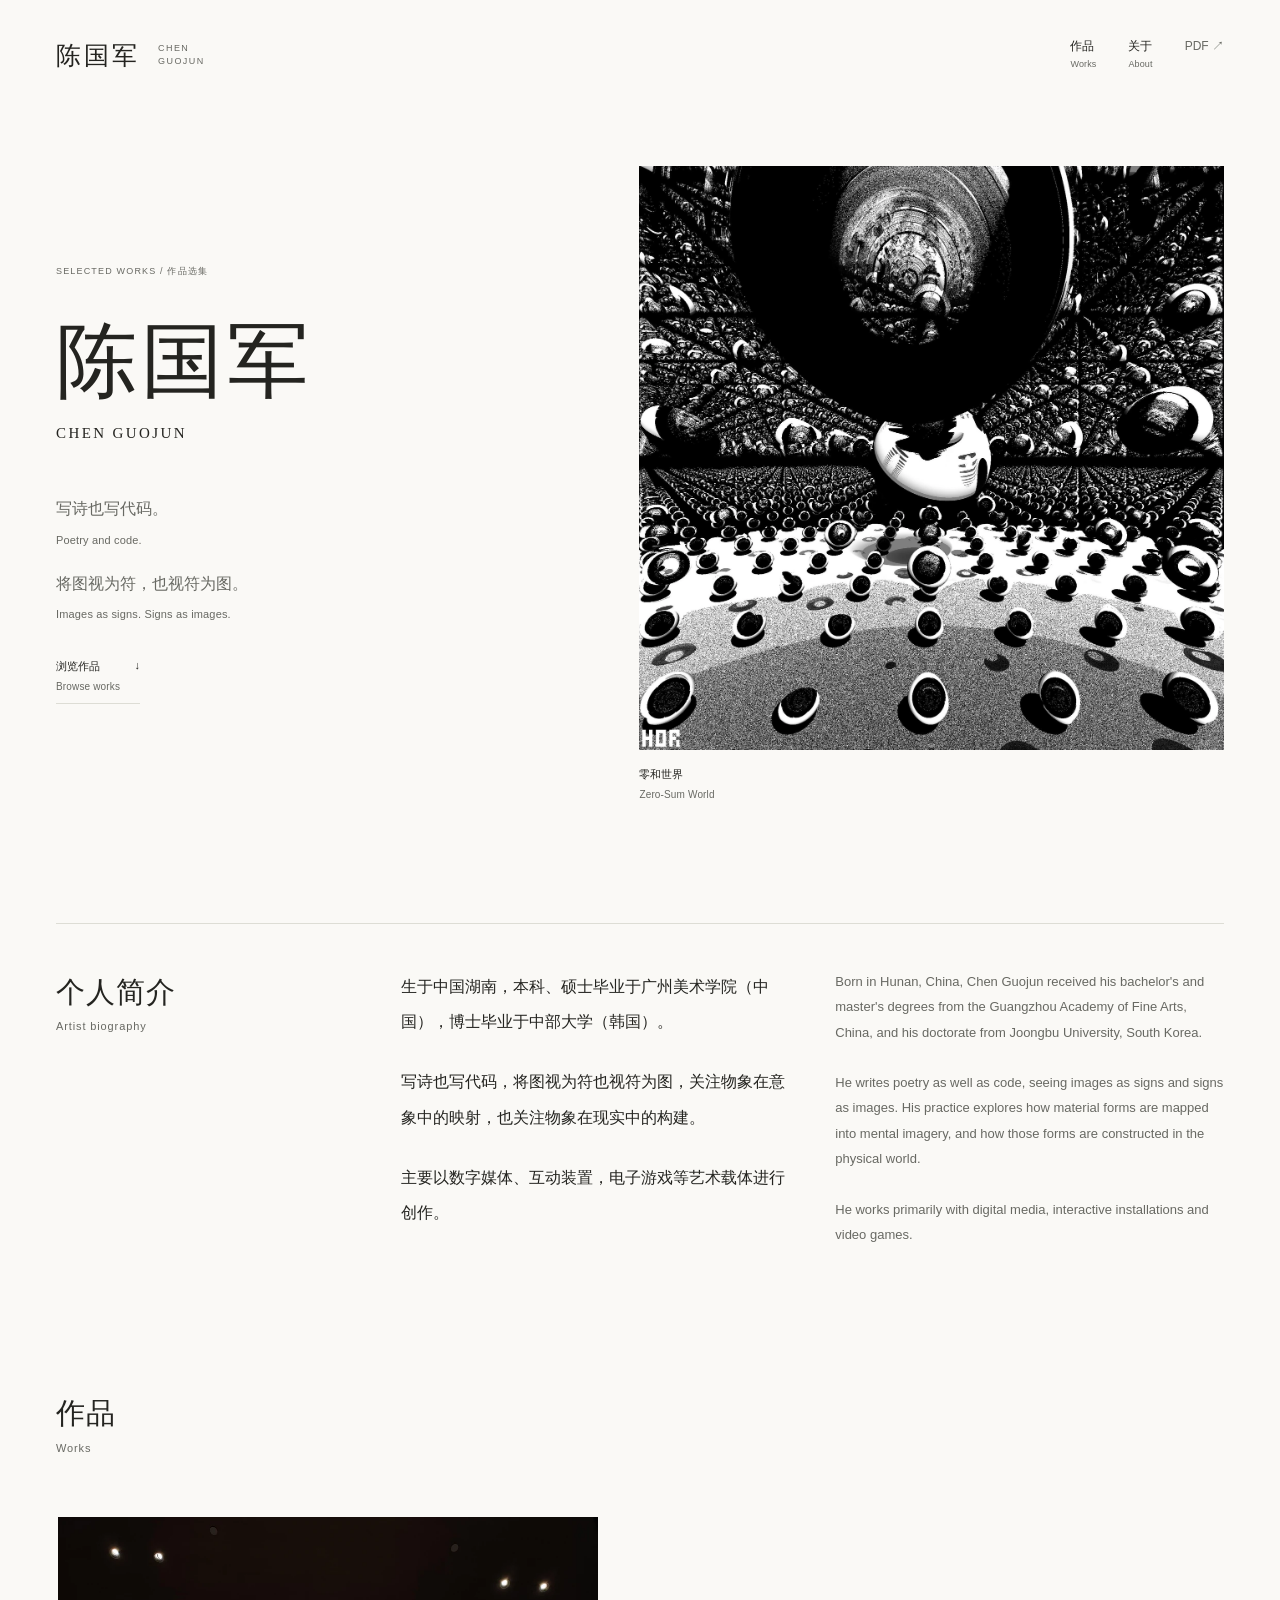
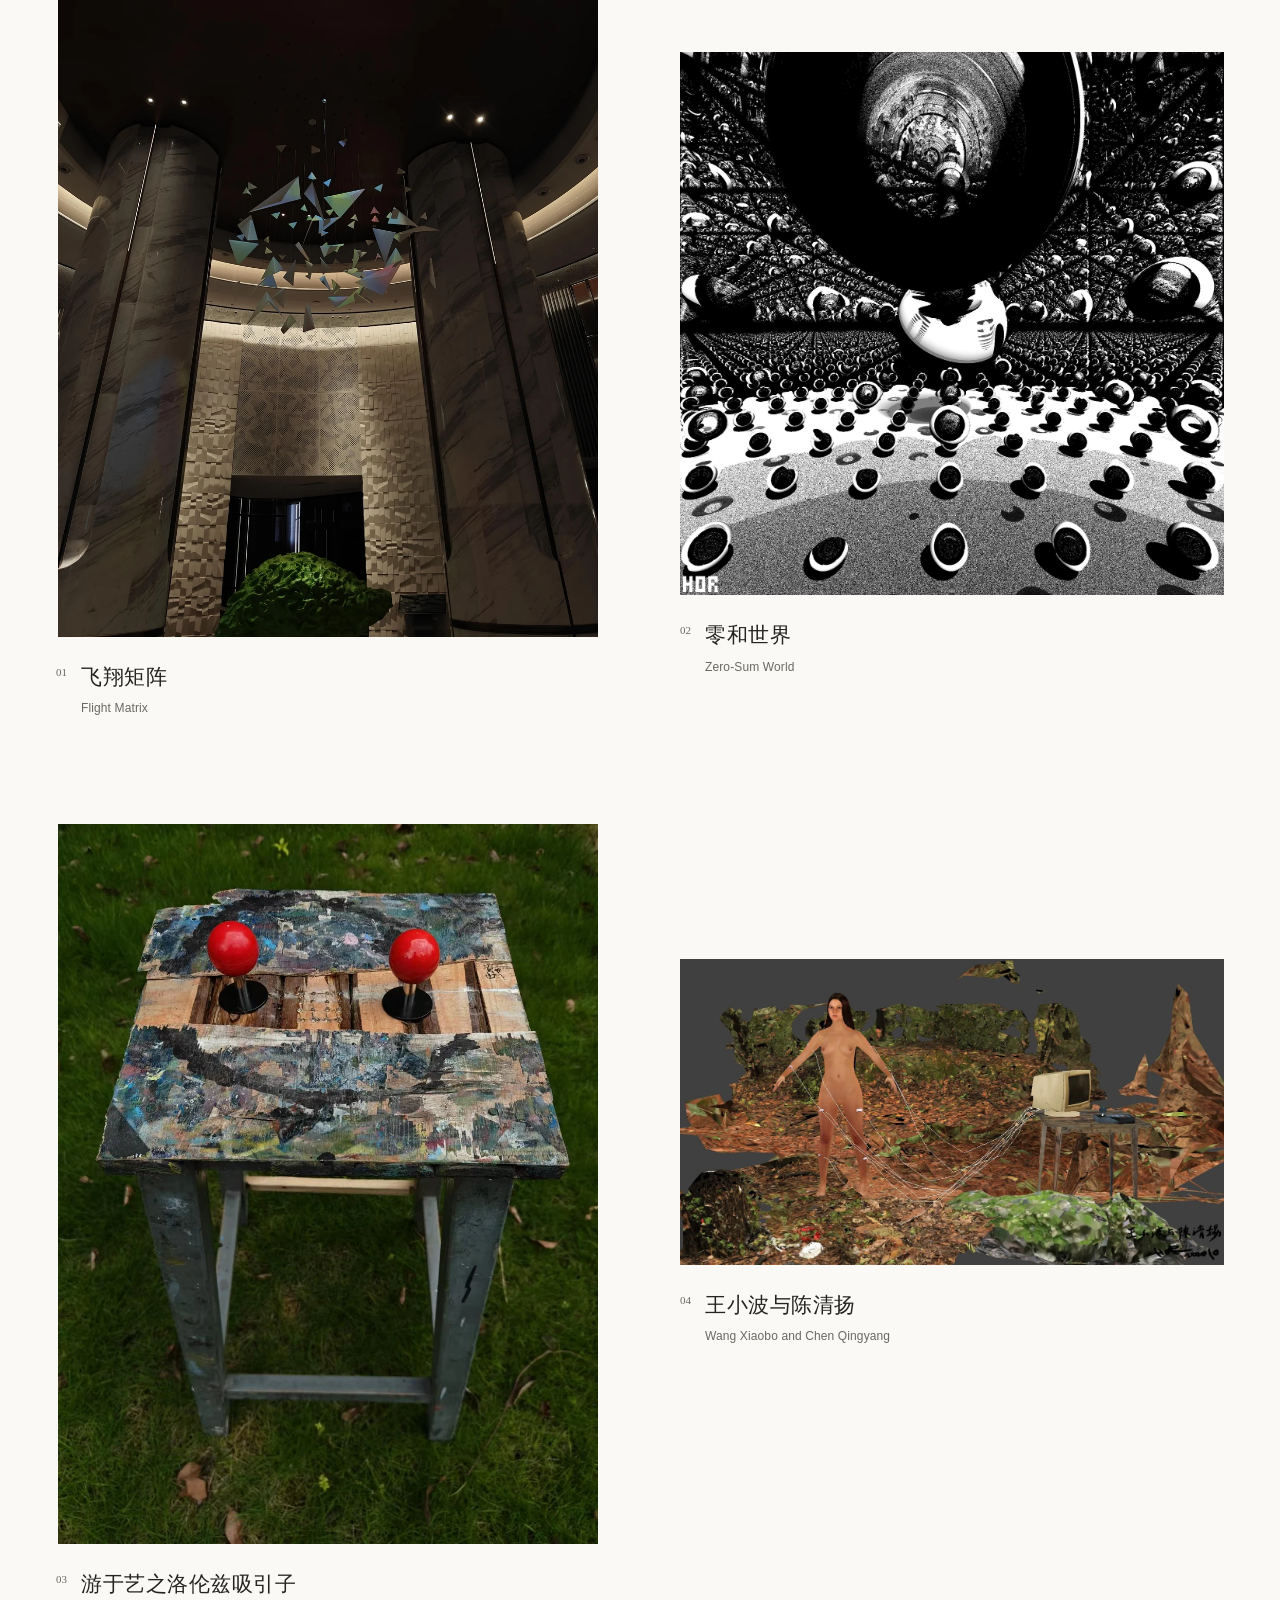
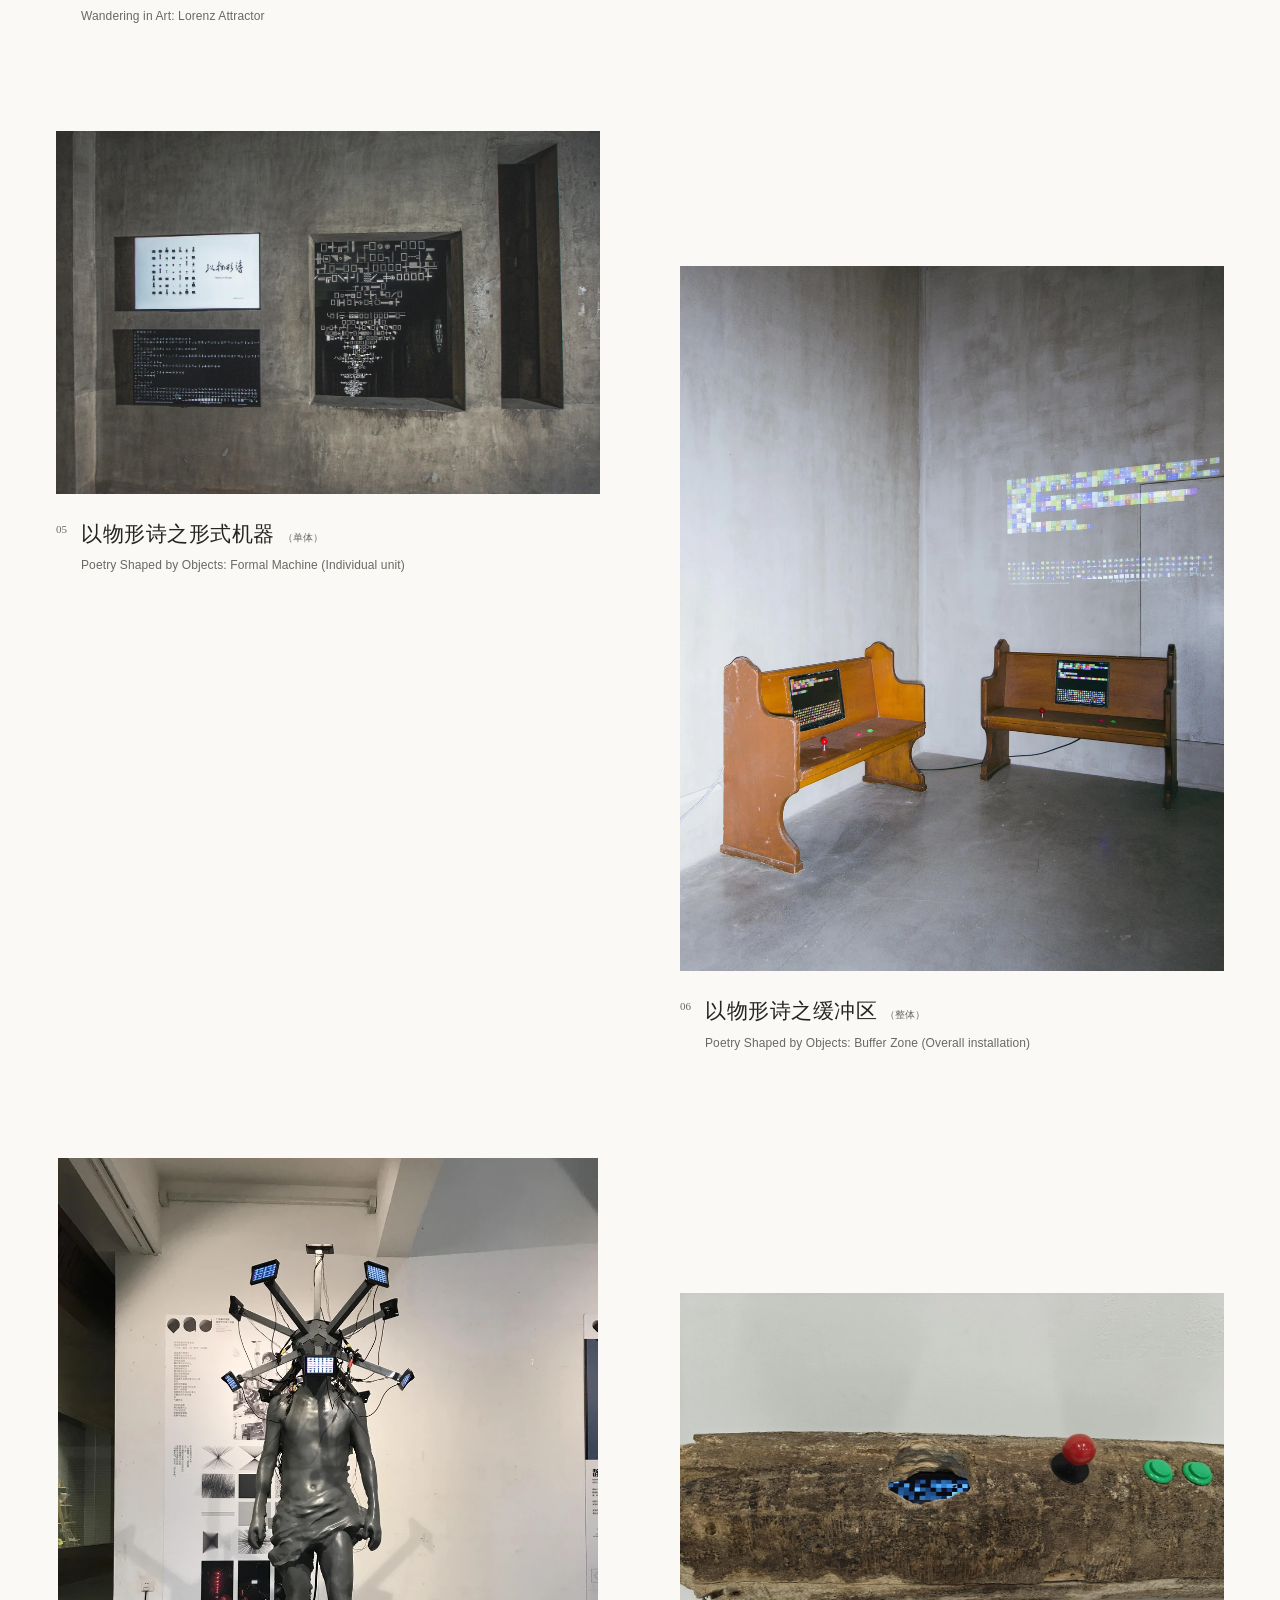
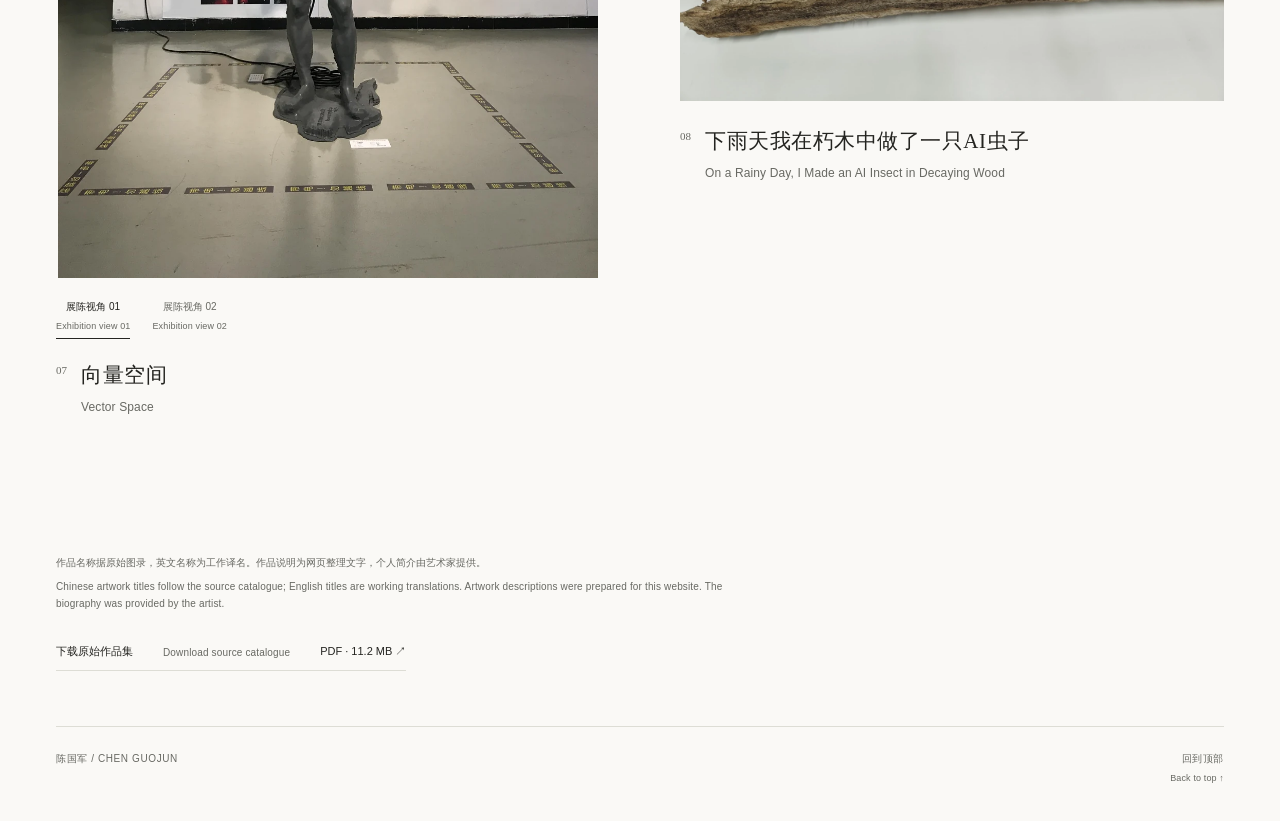
==== index.html @ b6a7088f "Move artist biography before artworks" ====
<!doctype html>
<html lang="zh-CN">
<head>
 <meta charset="utf-8">
 <meta name="viewport" content="width=device-width,initial-scale=1">
 <meta name="theme-color" content="#f6f4ee">
 <meta name="description" content="陈国军作品选集：飞翔矩阵、零和世界、游于艺之洛伦兹吸引子、王小波与陈清扬、以物形诗、向量空间与AI虫子。装置、互动与数字图像。 / Chen Guojun: selected installations, interactive works and digital imagery.">
 <meta property="og:title" content="陈国军 · 作品选集 / Chen Guojun · Selected Works">
 <meta property="og:description" content="八件作品，九幅图像。装置、互动与数字图像的作品记录。 / Eight works, nine images. Installations, interaction and digital imagery.">
 <meta property="og:type" content="website">
 <meta property="og:image" content="assets/images/zero-sum-preview.webp">
 <title>陈国军 · 作品选集 / CHEN GUOJUN · SELECTED WORKS</title>
 <link rel="icon" href="favicon.svg" type="image/svg+xml">
 <link rel="stylesheet" href="style.css">
 <script defer src="app.js"></script>
</head>
<body id="top">
<a class="skip-link" href="#works">跳到作品<span class="en" lang="en">Skip to artworks</span></a>
<div class="shell">
 <header class="site-header">
  <a class="brand" href="#top" aria-label="陈国军作品集首页 / Chen Guojun portfolio home"><span class="brand-zh">陈国军</span><span class="brand-en">CHEN<br>GUOJUN</span></a>
  <nav class="nav" aria-label="主导航 / Main navigation"><a href="#works">作品<span class="en" lang="en">Works</span></a><a href="#about">关于<span class="en" lang="en">About</span></a><a class="pdf-link" href="assets/chen-guojun-selected-works.pdf" target="_blank" rel="noopener">PDF <span aria-hidden="true">↗</span></a></nav>
 </header>
 <main>
  <section class="hero" aria-labelledby="artist-name">
   <div class="hero-copy">
    <div class="eyebrow">SELECTED WORKS / 作品选集</div>
    <h1 id="artist-name">陈国军</h1>
    <p class="artist-roman">CHEN GUOJUN</p>
    <p class="hero-description">写诗也写代码。<span class="en" lang="en">Poetry and code.</span><br>将图视为符，也视符为图。<span class="en" lang="en">Images as signs. Signs as images.</span></p>
    <div class="hero-bottom"><a class="browse-link" href="#works">浏览作品<span class="en" lang="en">Browse works</span> <span aria-hidden="true">↓</span></a></div>
   </div>
   <figure class="hero-art">
    <button class="image-button" type="button" data-open="zero-sum" aria-label="查看《零和世界》大图 / View Zero-Sum World"><img src="assets/images/zero-sum-preview.webp" width="1400" height="1399" alt="零和世界 / Zero-Sum World · 黑白球体构成的数字图像 / A digital image of black and white spheres" loading="eager" decoding="async" fetchpriority=high ></button>
    <figcaption class="hero-caption"><strong>零和世界<span class="en" lang="en">Zero-Sum World</span></strong></figcaption>
   </figure>
  </section>
  <section class="artist-section" id="about" aria-labelledby="about-title">
   <h2 class="section-title" id="about-title">个人简介<span class="en" lang="en">Artist biography</span></h2>
   <div class="artist-biography"><div class="bio-zh" lang="zh-CN"><p>生于中国湖南，本科、硕士毕业于广州美术学院（中国），博士毕业于中部大学（韩国）。</p><p>写诗也写代码，将图视为符也视符为图，关注物象在意象中的映射，也关注物象在现实中的构建。</p><p>主要以数字媒体、互动装置，电子游戏等艺术载体进行创作。</p></div><div class="bio-en" lang="en"><p>Born in Hunan, China, Chen Guojun received his bachelor&#x27;s and master&#x27;s degrees from the Guangzhou Academy of Fine Arts, China, and his doctorate from Joongbu University, South Korea.</p><p>He writes poetry as well as code, seeing images as signs and signs as images. His practice explores how material forms are mapped into mental imagery, and how those forms are constructed in the physical world.</p><p>He works primarily with digital media, interactive installations and video games.</p></div></div>
  </section>
  <section class="catalogue" id="works" aria-labelledby="works-title">
   <div class="section-top"><h2 class="section-title" id="works-title">作品<span class="en" lang="en">Works</span></h2></div>
   <div class="work-grid"><article class="work-card" id="work-flight-matrix">
  <div class="work-visual">
    <button class="image-button" type="button" data-open="flight-matrix" aria-label="查看《飞翔矩阵》大图 / View Flight Matrix">
      <img src="assets/images/flight-matrix-preview.webp" width="1050" height="1400" alt="飞翔矩阵 / Flight Matrix · 作品图像 / Artwork image" loading="lazy" decoding="async"  >
    </button>
    
  </div>
  <div class="work-heading"><span class="work-number">01</span><h3>飞翔矩阵<span class="en" lang="en">Flight Matrix</span></h3></div>
</article>
<article class="work-card" id="work-zero-sum">
  <div class="work-visual">
    <button class="image-button" type="button" data-open="zero-sum" aria-label="查看《零和世界》大图 / View Zero-Sum World">
      <img src="assets/images/zero-sum-preview.webp" width="1400" height="1399" alt="零和世界 / Zero-Sum World · 作品图像 / Artwork image" loading="lazy" decoding="async"  >
    </button>
    
  </div>
  <div class="work-heading"><span class="work-number">02</span><h3>零和世界<span class="en" lang="en">Zero-Sum World</span></h3></div>
</article>
<article class="work-card" id="work-lorenz">
  <div class="work-visual">
    <button class="image-button" type="button" data-open="lorenz" aria-label="查看《游于艺之洛伦兹吸引子》大图 / View Wandering in Art: Lorenz Attractor">
      <img src="assets/images/lorenz-preview.webp" width="1050" height="1400" alt="游于艺之洛伦兹吸引子 / Wandering in Art: Lorenz Attractor · 作品图像 / Artwork image" loading="lazy" decoding="async"  >
    </button>
    
  </div>
  <div class="work-heading"><span class="work-number">03</span><h3>游于艺之洛伦兹吸引子<span class="en" lang="en">Wandering in Art: Lorenz Attractor</span></h3></div>
</article>
<article class="work-card" id="work-wang-and-chen">
  <div class="work-visual">
    <button class="image-button" type="button" data-open="wang-and-chen" aria-label="查看《王小波与陈清扬》大图 / View Wang Xiaobo and Chen Qingyang">
      <img src="assets/images/wang-and-chen-preview.webp" width="1400" height="787" alt="王小波与陈清扬 / Wang Xiaobo and Chen Qingyang · 作品图像 / Artwork image" loading="lazy" decoding="async"  >
    </button>
    
  </div>
  <div class="work-heading"><span class="work-number">04</span><h3>王小波与陈清扬<span class="en" lang="en">Wang Xiaobo and Chen Qingyang</span></h3></div>
</article>
<article class="work-card" id="work-formal-machine">
  <div class="work-visual">
    <button class="image-button" type="button" data-open="formal-machine" aria-label="查看《以物形诗之形式机器》大图 / View Poetry Shaped by Objects: Formal Machine">
      <img src="assets/images/formal-machine-preview.webp" width="1400" height="933" alt="以物形诗之形式机器 / Poetry Shaped by Objects: Formal Machine · 单体图像 / Individual unit" loading="lazy" decoding="async"  >
    </button>
    
  </div>
  <div class="work-heading"><span class="work-number">05</span><h3>以物形诗之形式机器<span class="subtitle">（单体）</span><span class="en" lang="en">Poetry Shaped by Objects: Formal Machine (Individual unit)</span></h3></div>
</article>
<article class="work-card" id="work-buffer-zone">
  <div class="work-visual">
    <button class="image-button" type="button" data-open="buffer-zone" aria-label="查看《以物形诗之缓冲区》大图 / View Poetry Shaped by Objects: Buffer Zone">
      <img src="assets/images/buffer-zone-preview.webp" width="1080" height="1400" alt="以物形诗之缓冲区 / Poetry Shaped by Objects: Buffer Zone · 整体图像 / Overall view" loading="lazy" decoding="async"  >
    </button>
    
  </div>
  <div class="work-heading"><span class="work-number">06</span><h3>以物形诗之缓冲区<span class="subtitle">（整体）</span><span class="en" lang="en">Poetry Shaped by Objects: Buffer Zone (Overall installation)</span></h3></div>
</article>
<article class="work-card" id="work-vector-space">
  <div class="work-visual">
    <button class="image-button" type="button" data-open="vector-space" aria-label="查看《向量空间》大图 / View Vector Space">
      <img src="assets/images/vector-view-1-preview.webp" width="1050" height="1400" alt="向量空间 / Vector Space · 展陈视角 01 / Exhibition view 01" loading="lazy" decoding="async"  >
    </button>
    <div class="variant-switch" aria-label="作品观看角度 / Artwork viewpoints"><button type="button" data-variant="0" data-work="vector-space" aria-pressed="true">展陈视角 01<span class="en" lang="en">Exhibition view 01</span></button><button type="button" data-variant="1" data-work="vector-space" aria-pressed="false">展陈视角 02<span class="en" lang="en">Exhibition view 02</span></button></div>
  </div>
  <div class="work-heading"><span class="work-number">07</span><h3>向量空间<span class="en" lang="en">Vector Space</span></h3></div>
</article>
<article class="work-card" id="work-ai-insect">
  <div class="work-visual">
    <button class="image-button" type="button" data-open="ai-insect" aria-label="查看《下雨天我在朽木中做了一只AI虫子》大图 / View On a Rainy Day, I Made an AI Insect in Decaying Wood">
      <img src="assets/images/ai-insect-preview.webp" width="1400" height="1050" alt="下雨天我在朽木中做了一只AI虫子 / On a Rainy Day, I Made an AI Insect in Decaying Wood · 作品图像 / Artwork image" loading="lazy" decoding="async"  >
    </button>
    
  </div>
  <div class="work-heading"><span class="work-number">08</span><h3>下雨天我在朽木中做了一只AI虫子<span class="en" lang="en">On a Rainy Day, I Made an AI Insect in Decaying Wood</span></h3></div>
</article></div>
  </section>
  <section class="colophon" id="colophon" aria-labelledby="colophon-title">
   <div><span class="micro">图录说明 / COLOPHON</span><h2 id="colophon-title">关于这个选集<span class="en" lang="en">About this selection</span></h2></div>
   <div class="colophon-content">
    <p>本页整理《陈国军部分作品》中的八件作品与九幅图像。《向量空间》保留两个观看视角；作品图像按原始比例呈现。<span class="en" lang="en">This page presents eight works and nine images from Selected Works by Chen Guojun. Vector Space includes two viewpoints; all artwork images retain their original proportions.</span></p>
    <p class="colophon-note">作品名称据原始图录，英文名称为工作译名。作品说明为网页整理文字，个人简介由艺术家提供。<span class="en" lang="en">Chinese artwork titles follow the source catalogue; English titles are working translations. Artwork descriptions were prepared for this website. The biography was provided by the artist.</span></p>
    <a class="download" href="assets/chen-guojun-selected-works.pdf" download="陈国军部分作品.pdf">下载原始作品集<span class="en" lang="en">Download source catalogue</span> <span>PDF · 11.2 MB <span aria-hidden="true">↗</span></span></a>
   </div>
  </section>
 </main>
 <footer class="site-footer"><span>陈国军 / CHEN GUOJUN</span><a href="#top">回到顶部<span class="en" lang="en">Back to top ↑</span></a></footer>
</div>
<dialog id="work-dialog" aria-labelledby="dialog-title">
 <div class="dialog-top"><span id="dialog-counter">作品<span class="en" lang="en">Works</span></span><button class="close-dialog" type="button" aria-label="关闭大图 / Close image viewer">×</button></div>
 <div class="dialog-body">
  <div class="dialog-figure"><img id="dialog-image" alt=""></div>
  <div class="dialog-info"><h2 id="dialog-title"></h2><span class="dialog-category" id="dialog-category"></span><p class="dialog-description" id="dialog-description"></p><div class="dialog-views" id="dialog-views" aria-label="选择观看视角 / Choose a viewpoint"></div><div class="dialog-source" id="dialog-source"></div><div class="dialog-links"><a id="original-image-link" target="_blank" rel="noopener">单独查看原图 ↗<span class="en" lang="en">Open full-size image ↗</span></a><a id="source-page-link" target="_blank" rel="noopener">图录对应页 ↗<span class="en" lang="en">Source catalogue page ↗</span></a></div><div class="dialog-navigation"><button type="button" id="previous-work">← 上一件<span class="en" lang="en">← Previous work</span></button><button type="button" id="next-work">下一件 →<span class="en" lang="en">Next work →</span></button></div></div>
 </div>
</dialog>
<noscript><div class="shell no-script">作品图像与名称可直接浏览；启用 JavaScript 后可点击放大。<span class="en" lang="en">Artwork images and titles are available without JavaScript. Enable JavaScript to use the image viewer.</span><a href="assets/chen-guojun-selected-works.pdf">打开完整 PDF<span class="en" lang="en">Open the complete PDF</span></a>。</div></noscript>
<script type="application/json" id="work-data">[{"id": "flight-matrix", "title": "飞翔矩阵", "category": "空间装置", "description": "悬置于建筑空间中的几何片体，以不同的方向、尺度与色彩形成一组空中的矩阵。", "images": [{"slug": "flight-matrix", "label": "作品图像", "page": 2, "label_en": "Artwork image"}], "title_en": "Flight Matrix", "category_en": "Spatial installation", "description_en": "Geometric elements suspended within an architectural space form an aerial matrix of varied orientations, scales and colours."}, {"id": "zero-sum", "title": "零和世界", "category": "数字图像", "description": "黑白球体在重复的空间中层叠、延伸，形成近乎无尽的视觉纵深。", "images": [{"slug": "zero-sum", "label": "作品图像", "page": 3, "label_en": "Artwork image"}], "title_en": "Zero-Sum World", "category_en": "Digital image", "description_en": "Black and white spheres layer and extend through a repeating space, creating an almost endless visual depth."}, {"id": "lorenz", "title": "游于艺之洛伦兹吸引子", "category": "装置", "description": "红色摇杆嵌入带有绘画痕迹的木质结构。图像呈现了装置的操作界面与材料表面。", "images": [{"slug": "lorenz", "label": "作品图像", "page": 4, "label_en": "Artwork image"}], "title_en": "Wandering in Art: Lorenz Attractor", "category_en": "Installation", "description_en": "Red joysticks are embedded in a wooden structure marked with paint. The image records the interface and material surfaces of the installation."}, {"id": "wang-and-chen", "title": "王小波与陈清扬", "category": "艺术装置", "description": "人物、旧式显示器与数字化的自然场景共同出现，连接线在身体和设备之间展开。", "images": [{"slug": "wang-and-chen", "label": "作品图像", "page": 3, "label_en": "Artwork image"}], "title_en": "Wang Xiaobo and Chen Qingyang", "category_en": "Art installation", "description_en": "A figure, an old monitor and a digitally rendered natural setting appear together, with cables extending between the body and the device."}, {"id": "formal-machine", "title": "以物形诗之形式机器", "subtitle": "单体", "category": "装置", "description": "屏幕中的文字、符号与图形并置于墙面的凹槽之中，构成多层的阅读界面。", "images": [{"slug": "formal-machine", "label": "单体图像", "page": 5, "label_en": "Individual unit"}], "title_en": "Poetry Shaped by Objects: Formal Machine", "category_en": "Installation", "description_en": "Text, symbols and graphics on screens are set within recesses in a wall, forming multiple layers of reading.", "subtitle_en": "Individual unit"}, {"id": "buffer-zone", "title": "以物形诗之缓冲区", "subtitle": "整体", "category": "装置", "description": "木质座椅、屏幕与摇杆相互组合，图像投射到墙面，让装置延伸进所在的空间。", "images": [{"slug": "buffer-zone", "label": "整体图像", "page": 6, "label_en": "Overall view"}], "title_en": "Poetry Shaped by Objects: Buffer Zone", "category_en": "Installation", "description_en": "Wooden seats, screens and joysticks are combined with images projected onto a wall, extending the installation into its surroundings.", "subtitle_en": "Overall installation"}, {"id": "vector-space", "title": "向量空间", "category": "互动装置", "description": "人体形态、支架、屏幕与线缆共同构成装置。两幅图像记录了不同观看角度下的整体结构。", "images": [{"slug": "vector-view-1", "label": "展陈视角 01", "page": 7, "label_en": "Exhibition view 01"}, {"slug": "vector-view-2", "label": "展陈视角 02", "page": 8, "label_en": "Exhibition view 02"}], "title_en": "Vector Space", "category_en": "Interactive installation", "description_en": "A human form, supports, screens and cables compose the installation. Two images record its overall structure from different viewpoints."}, {"id": "ai-insect", "title": "下雨天我在朽木中做了一只AI虫子", "category": "装置", "description": "朽木的天然孔洞中嵌入像素屏幕，摇杆与按钮置于木材表面，形成自然材料与电子界面的并置。", "images": [{"slug": "ai-insect", "label": "作品图像", "page": 9, "label_en": "Artwork image"}], "title_en": "On a Rainy Day, I Made an AI Insect in Decaying Wood", "category_en": "Installation", "description_en": "A pixel display is embedded in a natural cavity in decaying wood, with a joystick and buttons on its surface, bringing natural material and an electronic interface together."}]</script>
</body>
</html>
---- style.css ----
@charset "UTF-8";
:root{--paper:#f6f4ee;--ink:#20221f;--muted:#777a72;--line:#d8d8cd;--accent:#775539;--serif:Georgia,"Songti SC","STSong","SimSun",serif;--sans:Arial,"Microsoft YaHei","PingFang SC",sans-serif}
*{box-sizing:border-box}html{scroll-behavior:smooth;scroll-padding-top:100px}body{margin:0;background:var(--paper);color:var(--ink);font-family:var(--sans);-webkit-font-smoothing:antialiased}body:has(dialog[open]){overflow:hidden}a{color:inherit;text-decoration:none}button{font:inherit;color:inherit;cursor:pointer}button,a{-webkit-tap-highlight-color:transparent}button:focus-visible,a:focus-visible{outline:2px solid var(--accent);outline-offset:6px}button{border:0}img{display:block;max-width:100%}::selection{background:#d9d3ba}.shell{width:min(1280px,calc(100% - 112px));margin:0 auto}.skip-link{position:fixed;top:-80px;left:20px;z-index:100;padding:16px;background:var(--ink);color:white}.skip-link:focus{top:10px}
.site-header{height:98px;display:flex;align-items:center;justify-content:space-between;border-bottom:1px solid var(--line)}.brand{display:flex;align-items:center;gap:18px}.brand-zh{font-family:var(--serif);font-size:25px;letter-spacing:.12em}.brand-en,.micro{font-size:10px;line-height:1.5;letter-spacing:.16em;text-transform:uppercase}.brand-en{color:var(--muted)}.nav{display:flex;gap:30px;font-size:12px}.nav a{padding:12px 0}.nav a:hover{color:var(--accent)}.nav .pdf-link{color:var(--muted)}.arrow{font-size:17px;margin-left:5px}
.hero{display:grid;grid-template-columns:0.9fr 1.1fr;gap:7%;align-items:center;padding:66px 0 78px;min-height:740px}.hero-copy{padding:32px 0}.eyebrow{display:flex;gap:16px;align-items:center;color:var(--muted);font-size:10px;letter-spacing:.16em}.eyebrow:before{content:"";width:32px;height:1px;background:var(--accent)}.hero h1{font-family:var(--serif);font-weight:400;font-size:clamp(64px,7.5vw,112px);letter-spacing:.06em;margin:38px 0 17px;line-height:1.12;white-space:nowrap}.artist-roman{font-family:var(--serif);font-size:20px;letter-spacing:.12em;margin:0}.hero-description{margin:46px 0 36px;max-width:290px;font-size:14px;line-height:2.1;color:var(--muted)}.hero-bottom{display:flex;align-items:center;gap:34px;margin-top:46px}.browse-link{font-size:12px;border-bottom:1px solid var(--ink);padding-bottom:7px}.hero-count{font-family:var(--serif);font-size:28px;color:var(--accent)}.hero-count span{font-family:var(--sans);font-size:10px;color:var(--muted);letter-spacing:.1em;margin-left:10px}.hero-art{margin:0}.hero-art .image-button{background:#080908;aspect-ratio:1;display:flex;align-items:center;justify-content:center}.hero-art img{width:100%;height:100%;object-fit:contain}.hero-caption{display:flex;justify-content:space-between;gap:14px;margin-top:15px;font-size:11px;color:var(--muted)}.hero-caption strong{font-weight:400;color:var(--ink)}.image-button{padding:0;background:none;width:100%;position:relative;cursor:zoom-in}.image-button:after{content:"↗";position:absolute;bottom:14px;right:14px;background:var(--paper);color:var(--ink);width:34px;height:34px;display:grid;place-items:center;opacity:0;transition:opacity .2s}.image-button:hover:after,.image-button:focus-visible:after{opacity:1}
.catalogue{padding-top:28px;border-top:1px solid var(--ink)}.section-top{display:flex;justify-content:space-between;align-items:flex-end;margin:0 0 58px}.section-title{font-family:var(--serif);font-size:46px;font-weight:400;margin:8px 0 0;letter-spacing:.08em}.section-aside{font-size:11px;line-height:1.9;text-align:right;color:var(--muted)}.work-grid{display:grid;grid-template-columns:1fr 1fr;gap:82px 64px;align-items:start}.work-card{min-width:0;scroll-margin-top:30px}.work-card:nth-child(even){padding-top:120px}.work-visual{position:relative}.work-visual .image-button{background:#ecebe5}.work-visual img{width:100%;height:auto;max-height:720px;object-fit:contain}.work-heading{display:flex;align-items:flex-start;gap:18px;margin-top:22px}.work-number{font-family:var(--serif);font-size:14px;color:var(--accent);padding-top:5px;flex-shrink:0}.work-heading h3{font-family:var(--serif);font-size:25px;line-height:1.6;letter-spacing:.025em;font-weight:400;margin:0}.subtitle{font-family:var(--sans);font-size:11px;color:var(--muted);white-space:nowrap;margin-left:8px;letter-spacing:0}.work-category{font-size:10px;letter-spacing:.08em;color:var(--muted);margin:10px 0 0 35px}.work-description{font-size:12px;line-height:2.1;color:var(--muted);margin:16px 0 0 35px;max-width:440px}.work-foot{margin:20px 0 0 35px;display:flex;align-items:center;justify-content:space-between;gap:20px;font-size:11px}.open-text{background:transparent;padding:0 0 4px;border-bottom:1px solid var(--line)}.open-text:hover{border-color:var(--ink)}.work-view-count{color:var(--muted)}.variant-switch{display:flex;gap:16px;margin-top:14px;font-size:10px}.variant-switch button{padding:4px 0;background:none;color:var(--muted);border-bottom:1px solid transparent}.variant-switch button[aria-pressed=true]{color:var(--ink);border-color:var(--ink)}
.index-section{margin-top:116px;padding-top:36px;border-top:1px solid var(--ink);display:grid;grid-template-columns:1fr 2fr;gap:64px}.index-list{list-style:none;padding:0;margin:0}.index-list li{border-bottom:1px solid var(--line)}.index-list a{display:grid;grid-template-columns:30px 1fr 20px;gap:12px;align-items:center;padding:20px 0;font-size:14px}.index-list a:hover{color:var(--accent)}.index-no{color:var(--muted);font-family:var(--serif);font-size:12px}.index-section .micro{color:var(--muted)}.colophon{margin-top:108px;padding:48px 0 54px;border-top:1px solid var(--ink);display:grid;grid-template-columns:1fr 2fr;gap:64px}.colophon h2{font-family:var(--serif);font-weight:400;font-size:28px;letter-spacing:.06em;margin:0 0 12px}.colophon-content{max-width:680px}.colophon p{font-size:13px;line-height:2.2;margin:0 0 20px;color:var(--muted)}.colophon-note{font-size:11px!important}.download{display:inline-flex;gap:32px;align-items:center;background:var(--ink);color:var(--paper);padding:15px 20px;font-size:12px}.download:hover{background:#42463c}.site-footer{border-top:1px solid var(--line);padding:24px 0 35px;display:flex;justify-content:space-between;font-size:10px;color:var(--muted);letter-spacing:.06em}
dialog{width:min(1320px,calc(100vw - 48px));max-width:none;max-height:calc(100dvh - 48px);padding:0;border:1px solid #44483f;background:var(--paper);color:var(--ink)}dialog::backdrop{background:rgba(15,19,15,.86)}.dialog-top{display:flex;align-items:center;justify-content:space-between;padding:18px 24px;border-bottom:1px solid var(--line);font-size:10px;letter-spacing:.1em}.close-dialog{background:none;font-size:23px;width:32px;height:32px;line-height:1}.dialog-body{display:grid;grid-template-columns:minmax(0,1fr) 310px;min-height:420px}.dialog-figure{display:flex;align-items:center;justify-content:center;padding:28px;background:#e9e8e1;min-width:0}.dialog-figure img{max-width:100%;max-height:calc(100dvh - 170px);width:auto;height:auto;object-fit:contain}.dialog-info{padding:32px 26px;display:flex;flex-direction:column}.dialog-info h2{font-family:var(--serif);font-weight:400;font-size:29px;line-height:1.6;margin:0 0 12px}.dialog-category{font-size:11px;color:var(--accent)}.dialog-description{font-size:12px;line-height:2.1;color:var(--muted);margin:25px 0}.dialog-views{display:flex;gap:10px;flex-wrap:wrap;margin-bottom:24px}.view-thumb{width:70px;padding:3px;background:none;border:1px solid transparent}.view-thumb[aria-pressed=true]{border-color:var(--ink)}.view-thumb img{width:100%;height:76px;object-fit:contain;background:#deded6}.dialog-source{font-size:10px;line-height:2.2;color:var(--muted);margin-top:auto}.dialog-links{display:flex;gap:18px;flex-wrap:wrap;font-size:11px;margin:14px 0 26px}.dialog-links a{border-bottom:1px solid var(--line);padding-bottom:4px}.dialog-navigation{display:flex;justify-content:space-between;gap:12px;border-top:1px solid var(--line);padding-top:18px}.dialog-navigation button{background:none;padding:6px 0;font-size:12px}.dialog-navigation button:hover{color:var(--accent)}.no-script{padding:20px;border:1px solid var(--line);font-size:13px}.no-script a{border-bottom:1px solid var(--ink)}
@media(min-width:1600px){.hero{min-height:820px}.hero-art{max-width:620px}}
@media(max-width:1050px){.shell{width:calc(100% - 64px)}.hero{gap:5%;min-height:640px}.hero h1{font-size:76px}.hero-description{font-size:13px}.work-grid{gap:64px 36px}.work-heading h3{font-size:22px}.dialog-body{grid-template-columns:minmax(0,1fr) 270px}.index-section,.colophon{gap:36px}}
@media(max-width:700px){html{scroll-padding-top:24px}.shell{width:calc(100% - 40px)}.site-header{height:78px}.brand-zh{font-size:23px}.brand-en{display:none}.nav{gap:19px;font-size:11px}.nav .pdf-link .pdf-word{display:none}.hero{display:flex;flex-direction:column;align-items:stretch;gap:34px;padding:40px 0 50px;min-height:0}.hero-copy{padding:0}.hero h1{font-size:72px;margin:23px 0 12px;letter-spacing:.05em}.artist-roman{font-size:17px}.hero-description{margin:23px 0 0;max-width:100%;font-size:13px}.hero-bottom{margin-top:25px;justify-content:space-between}.hero-count{font-size:24px}.hero-art{width:100%}.hero-caption{font-size:10px}.catalogue{padding-top:24px}.section-top{margin-bottom:34px}.section-title{font-size:36px}.section-aside{font-size:10px}.work-grid{grid-template-columns:1fr;gap:48px}.work-card:nth-child(even){padding-top:0}.work-visual img{max-height:none}.work-heading{margin-top:17px;gap:15px}.work-heading h3{font-size:24px}.work-description{font-size:12px;margin-left:30px}.work-category,.work-foot{margin-left:30px}.index-section,.colophon{grid-template-columns:1fr;gap:25px}.index-section{margin-top:66px}.index-list a{font-size:13px;padding:18px 0}.colophon{margin-top:65px;padding-top:33px}.colophon p{font-size:12px}.site-footer{gap:20px;font-size:9px;line-height:1.8}.site-footer span:last-child{text-align:right}dialog{width:calc(100vw - 20px);max-height:calc(100dvh - 20px)}.dialog-top{padding:12px 16px;position:sticky;top:0;background:var(--paper);z-index:2}.dialog-body{grid-template-columns:1fr;min-height:0}.dialog-figure{padding:16px;min-height:180px}.dialog-figure img{max-height:54dvh}.dialog-info{padding:23px 20px}.dialog-info h2{font-size:25px}.dialog-description{margin:16px 0}.dialog-views{margin-bottom:14px}.dialog-source{margin-top:0}.dialog-links{margin-bottom:20px}.dialog-navigation{padding-top:14px}}
@media(prefers-reduced-motion:reduce){html{scroll-behavior:auto}*{transition:none!important}}
.en{display:block;font-family:var(--sans);font-weight:400;letter-spacing:.015em;font-size:.85em;line-height:1.65;margin-top:5px;color:var(--muted)}
.nav .en{font-size:10px;margin-top:3px}.nav a{line-height:1.4}.hero-description .en{margin-top:8px}.work-heading h3 .en{font-family:var(--serif);font-size:19px;line-height:1.5;margin-top:8px}.work-description .en{font-size:12px;line-height:1.9;margin-top:10px}.work-foot .en{font-size:10px}.hero-count>span{display:inline-block;vertical-align:middle}.hero-count .en{font-size:10px;margin:3px 0 0}.hero-caption .en{font-size:10px}.section-title .en{font-family:var(--sans);font-size:13px;letter-spacing:.12em;margin-top:10px}.colophon h2 .en{font-size:14px}.download .en{color:#d6d6cc;font-size:11px}.dialog-info h2 .en{font-family:var(--serif);font-size:20px;line-height:1.5}.dialog-description .en{font-size:12px;line-height:1.9;margin-top:12px}.dialog-links .en{font-size:10px}.dialog-navigation .en{font-size:10px}.index-list .en{font-size:12px}.section-aside{max-width:240px}.section-aside .en{font-size:10px}.site-footer .en{font-size:9px}.browse-link .en{font-size:10px}.download{flex-wrap:wrap;gap:10px 24px}
@media(max-width:700px){.nav{gap:13px}.nav .en{font-size:9px}.hero h1{font-size:68px}.hero-description{max-width:330px}.section-top{align-items:flex-start;gap:20px}.section-aside{max-width:160px}.work-heading h3 .en{font-size:19px}.dialog-info h2 .en{font-size:19px}.hero-count{font-size:23px}.hero-count>span{font-size:9px;margin-left:6px}.hero-bottom{gap:15px}.hero-caption{align-items:flex-start}.hero-caption>span{text-align:right}.download{width:100%;justify-content:space-between}}
.hero-description br{display:none}.hero-description .en{margin-bottom:16px}.browse-link,.open-text{position:relative;padding-right:20px}.browse-link>span[aria-hidden],.open-text>span[aria-hidden]{position:absolute;right:0;top:0}.brand-en{display:block}@media(max-width:700px){.brand{gap:7px}.brand-en{font-size:7px;letter-spacing:.08em}.nav{gap:10px}.brand-zh{font-size:21px}}@media(max-width:360px){.shell{width:calc(100% - 28px)}.brand-en{font-size:6px}.brand-zh{font-size:19px}.nav{gap:7px;font-size:10px}.nav .en{font-size:8px}.hero h1{font-size:62px}.hero-count>span{letter-spacing:0}.hero-count .en{font-size:9px}}
/* Quiet gallery layout: images and titles, with the biography in two languages. */
:root{--paper:#faf9f6;--ink:#242420;--muted:#686963;--line:#ddddd5;--accent:#55584e}
.shell{width:min(1240px,calc(100% - 112px))}.site-header{border-bottom:0;height:110px}.brand-en{font-size:9px}.nav{gap:32px}.nav .en{font-size:9px}.hero{padding:56px 0 120px;gap:9%;min-height:740px}.hero h1{font-size:clamp(64px,6.4vw,94px);letter-spacing:.04em}.artist-roman{font-size:15px;letter-spacing:.16em}.eyebrow:before{display:none}.eyebrow{font-size:9px;letter-spacing:.13em}.hero-description{font-family:var(--serif);font-size:16px;line-height:1.9;margin-top:52px}.hero-description .en{font-family:var(--sans);font-size:11px;margin:6px 0 20px}.hero-bottom{margin-top:30px}.browse-link{font-size:11px;border-color:var(--line)}.hero-caption{margin-top:16px}.hero-art .image-button{background:transparent}.catalogue{border-top:0;padding-top:0}.section-top{margin-bottom:60px}.section-title{font-size:29px;letter-spacing:.04em;line-height:1.6}.section-title .en{font-family:var(--sans);font-size:11px;letter-spacing:.08em;margin-top:2px}.work-grid{gap:104px 80px}.work-card:nth-child(even){padding-top:135px}.work-visual .image-button{background:transparent}.work-heading{margin-top:20px;gap:14px}.work-heading h3{font-size:21px;line-height:1.6}.work-heading h3 .en{font-family:var(--sans);font-size:12px;line-height:1.8;margin-top:4px;letter-spacing:.01em}.work-number{font-size:11px;color:var(--muted)}.subtitle{font-size:10px}.image-button:after{display:none}.variant-switch{gap:22px}.variant-switch .en{font-size:9px}.artist-section{margin-top:160px;padding-top:60px;border-top:1px solid var(--line);display:grid;grid-template-columns:1fr 3fr;gap:70px;scroll-margin-top:60px}.artist-section .section-title{margin:0}.artist-biography{display:grid;grid-template-columns:1fr 1fr;gap:46px}.artist-biography p{margin:0 0 25px}.bio-zh{font-family:var(--serif);font-size:16px;line-height:2.2}.bio-en{font-size:13px;line-height:1.95;color:var(--muted)}.colophon{margin-top:70px;padding:24px 0 55px;border-top:0;display:block}.colophon>div:first-child,.colophon-content>p:first-child{display:none}.colophon-content{margin-left:calc(25% + 18px);max-width:none}.colophon-note{max-width:690px;font-size:10px!important}.colophon-note .en{font-size:10px}.download{display:inline-flex;background:none;color:var(--ink);padding:8px 0;border-bottom:1px solid var(--line);gap:30px;font-size:11px}.download .en{color:var(--muted);font-size:10px}.download:hover{background:none;border-color:var(--ink)}.site-footer{padding-top:25px;align-items:flex-start}.site-footer>a{text-align:right}.site-footer>a .en{font-size:9px}.dialog-top{letter-spacing:.04em}.dialog-info h2 .en{font-family:var(--sans);font-size:15px}.dialog-info h2{font-size:25px}
@media(max-width:1050px){.shell{width:calc(100% - 64px)}.hero{gap:7%;min-height:640px}.work-grid{gap:80px 44px}.artist-section{grid-template-columns:1fr 3fr;gap:35px}.artist-biography{gap:28px}.bio-zh{font-size:15px}.bio-en{font-size:12px}.colophon-content{margin-left:calc(25% + 9px)}}
@media(max-width:700px){.shell{width:calc(100% - 40px)}.site-header{height:85px}.nav{gap:24px}.hero{padding:40px 0 80px;gap:38px;min-height:0}.hero h1{font-size:70px}.hero-description{font-size:16px;margin-top:32px}.hero-description .en{margin-bottom:15px}.hero-bottom{margin-top:24px;justify-content:flex-start}.hero-art{width:100%}.hero-caption{font-size:10px}.section-top{margin-bottom:36px}.section-title{font-size:28px}.work-grid{gap:62px}.work-card:nth-child(even){padding-top:0}.work-heading h3{font-size:21px}.work-heading h3 .en{font-size:12px}.artist-section{margin-top:90px;padding-top:35px;grid-template-columns:1fr;gap:30px}.artist-biography{grid-template-columns:1fr;gap:14px}.bio-zh{font-size:16px}.bio-en{font-size:13px;line-height:1.95}.colophon{margin-top:20px;padding-top:15px}.colophon-content{margin-left:0}.download{width:auto}.brand-en{font-size:7px}.brand-zh{font-size:21px}}
@media(max-width:360px){.shell{width:calc(100% - 32px)}.nav{gap:17px}.hero h1{font-size:62px}.brand-zh{font-size:19px}.brand-en{font-size:6px}}
/* Keep the complete biography immediately before the artworks. */
.artist-section{margin-top:0;margin-bottom:110px;padding-top:45px}.artist-section+.catalogue{padding-top:0}.colophon{margin-top:110px}.colophon-content{margin-left:0;max-width:760px}@media(max-width:700px){.artist-section{margin-top:0;margin-bottom:70px;padding-top:30px}.colophon{margin-top:70px}}
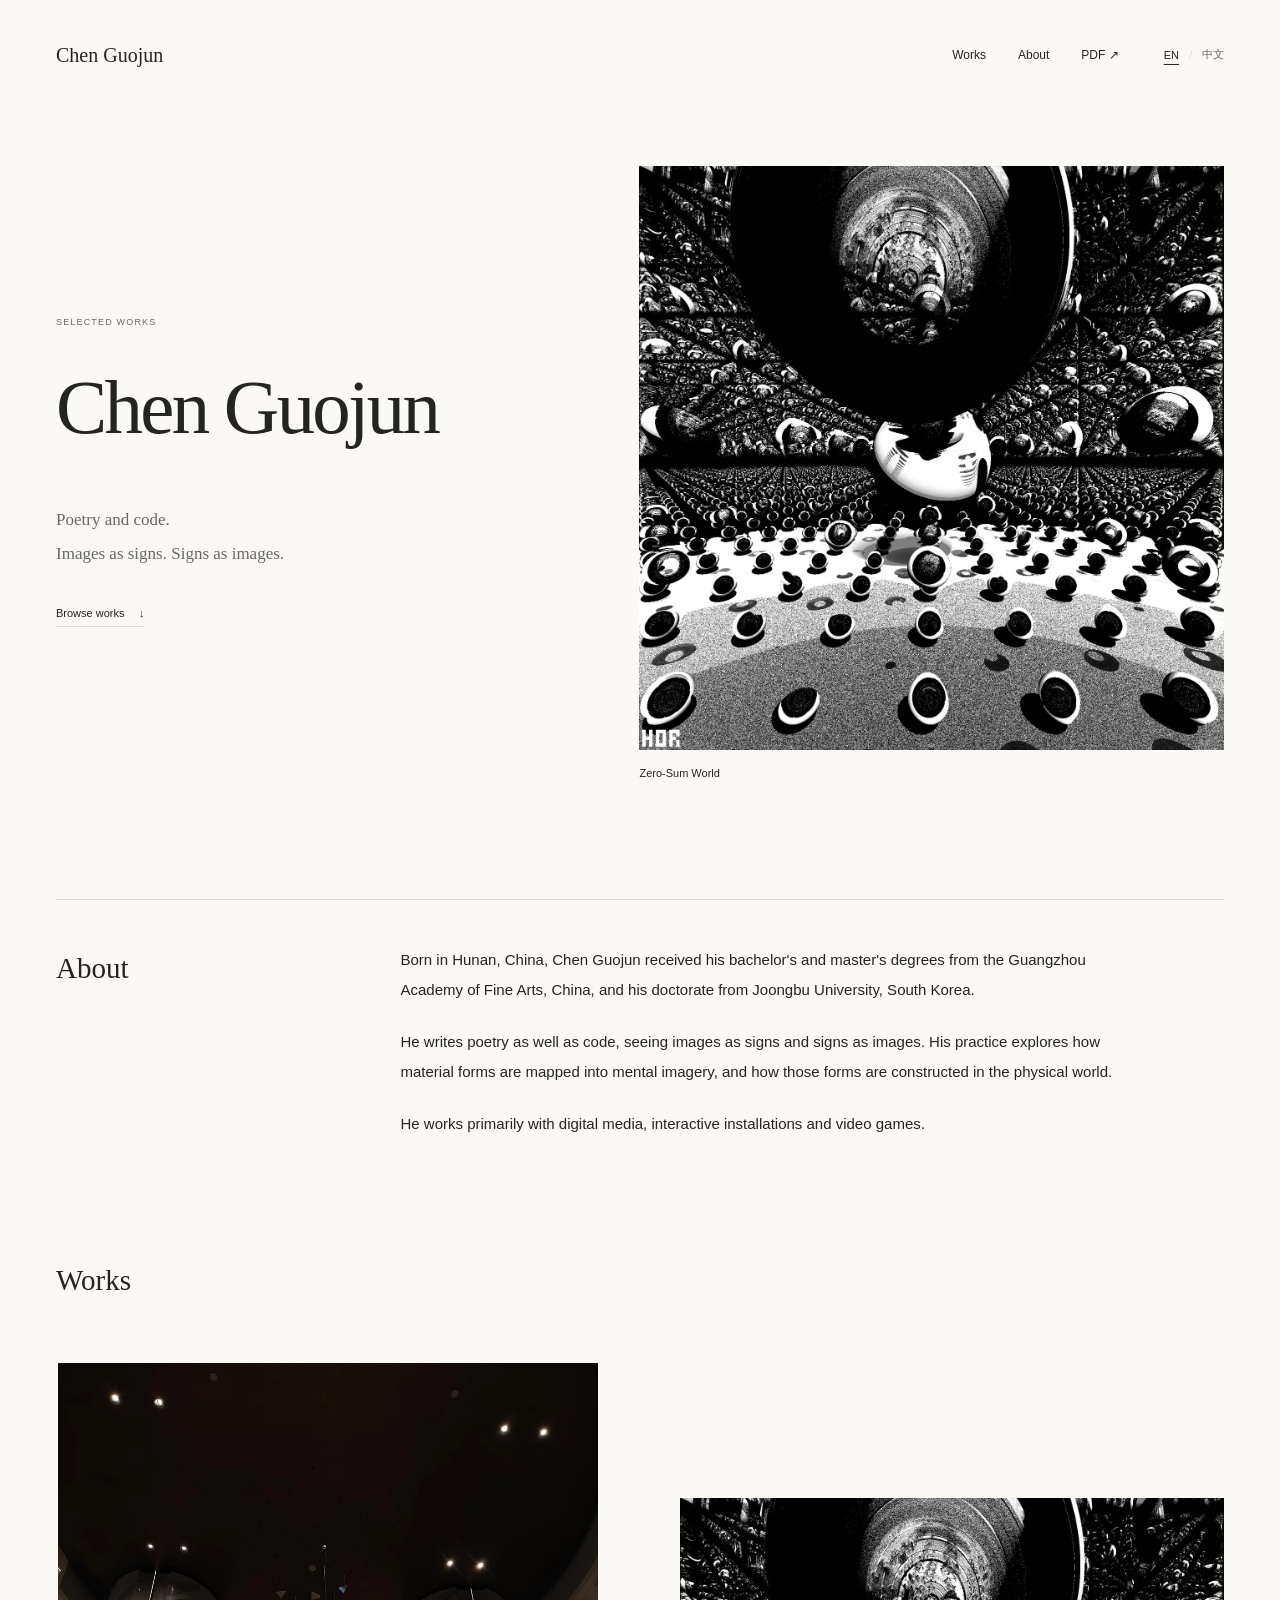
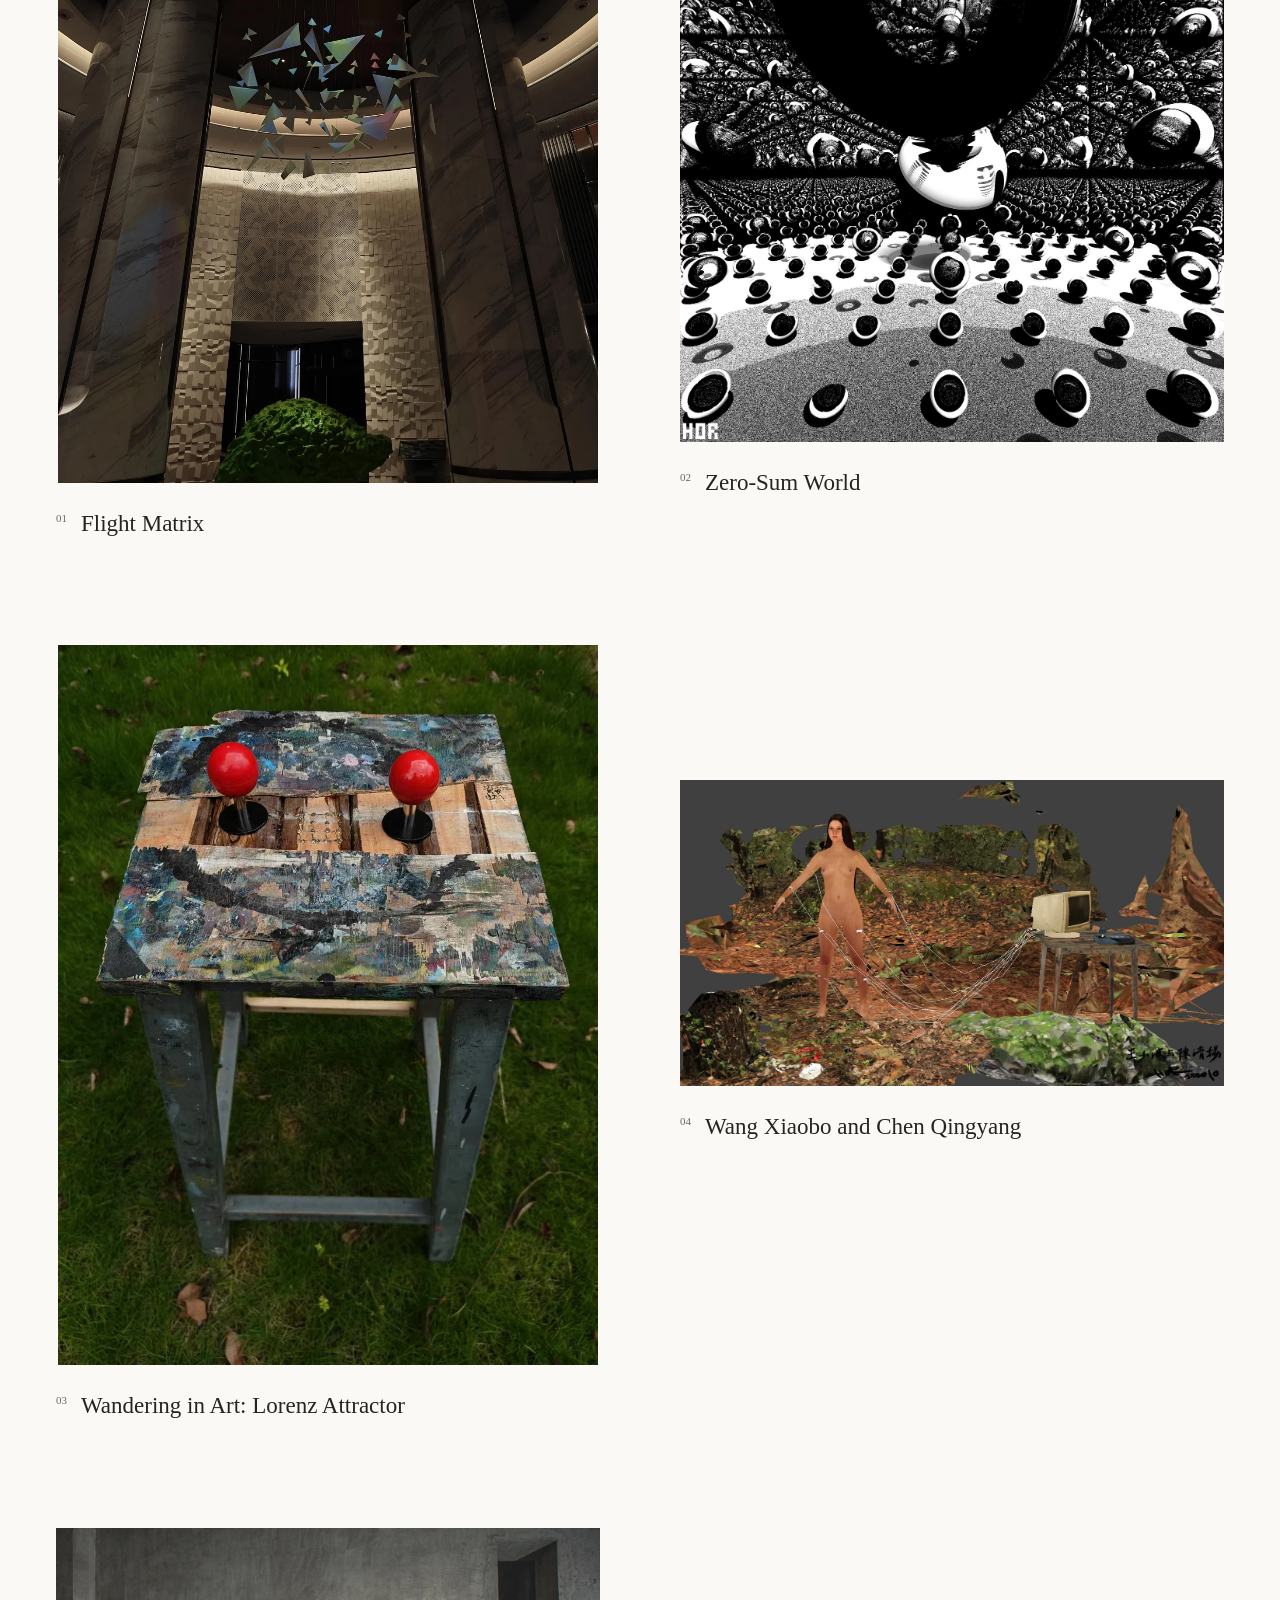
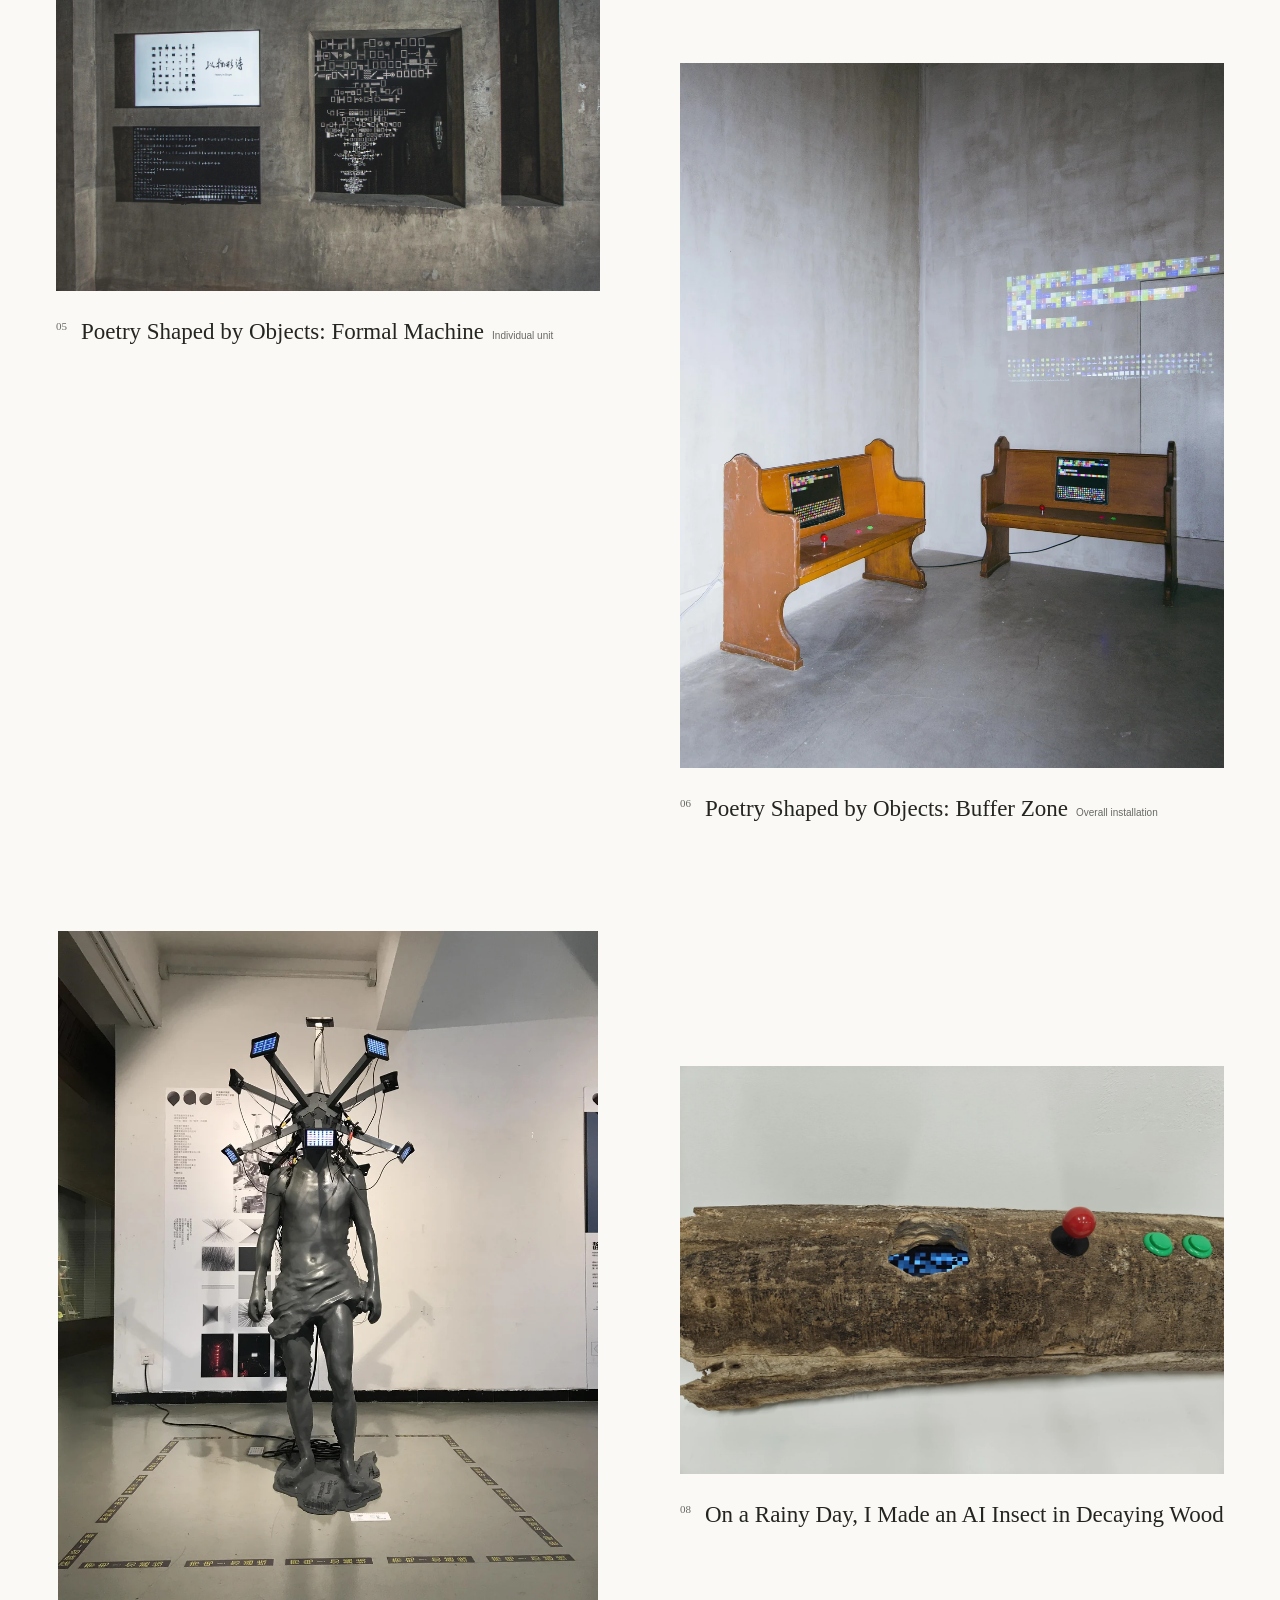
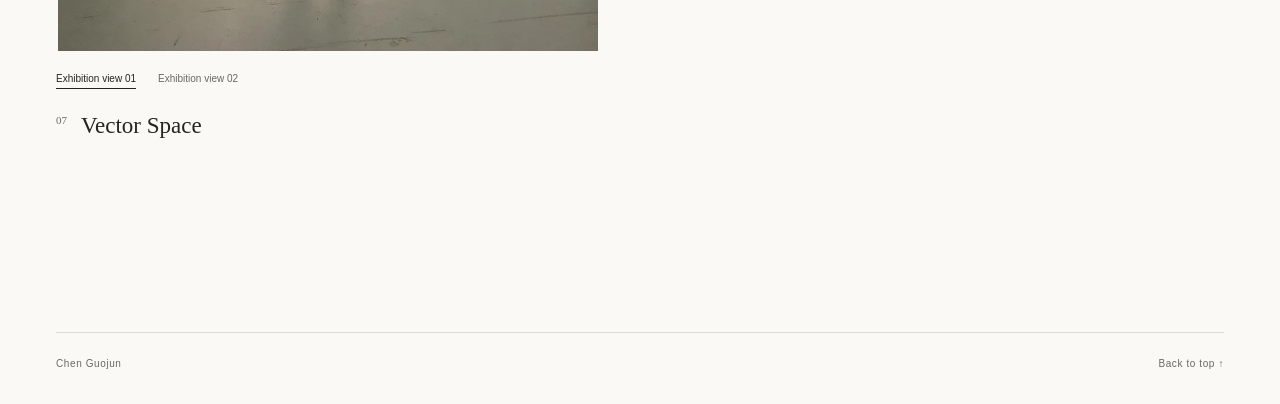
==== commit b67296dc: "Separate English and Chinese pages" ====
--- a/index.html
+++ b/index.html
@@ -1,138 +1,82 @@
 <!doctype html>
-<html lang="zh-CN">
+<html lang="en">
 <head>
  <meta charset="utf-8">
  <meta name="viewport" content="width=device-width,initial-scale=1">
- <meta name="theme-color" content="#f6f4ee">
- <meta name="description" content="陈国军作品选集：飞翔矩阵、零和世界、游于艺之洛伦兹吸引子、王小波与陈清扬、以物形诗、向量空间与AI虫子。装置、互动与数字图像。 / Chen Guojun: selected installations, interactive works and digital imagery.">
- <meta property="og:title" content="陈国军 · 作品选集 / Chen Guojun · Selected Works">
- <meta property="og:description" content="八件作品，九幅图像。装置、互动与数字图像的作品记录。 / Eight works, nine images. Installations, interaction and digital imagery.">
+ <meta name="theme-color" content="#faf9f6">
+ <meta name="description" content="Selected works and biography of Chen Guojun: digital media, interactive installations and video games.">
+ <meta property="og:title" content="Chen Guojun · Selected Works">
+ <meta property="og:description" content="Selected works and biography of Chen Guojun: digital media, interactive installations and video games.">
  <meta property="og:type" content="website">
+ <meta property="og:locale" content="en_US">
  <meta property="og:image" content="assets/images/zero-sum-preview.webp">
- <title>陈国军 · 作品选集 / CHEN GUOJUN · SELECTED WORKS</title>
+ <title>Chen Guojun · Selected Works</title>
+ <link rel="alternate" hreflang="en" href="index.html">
+ <link rel="alternate" hreflang="zh-CN" href="zh.html">
+ <link rel="alternate" hreflang="x-default" href="index.html">
  <link rel="icon" href="favicon.svg" type="image/svg+xml">
  <link rel="stylesheet" href="style.css">
  <script defer src="app.js"></script>
 </head>
 <body id="top">
-<a class="skip-link" href="#works">跳到作品<span class="en" lang="en">Skip to artworks</span></a>
+<a class="skip-link" href="#works">Skip to artworks</a>
 <div class="shell">
  <header class="site-header">
-  <a class="brand" href="#top" aria-label="陈国军作品集首页 / Chen Guojun portfolio home"><span class="brand-zh">陈国军</span><span class="brand-en">CHEN<br>GUOJUN</span></a>
-  <nav class="nav" aria-label="主导航 / Main navigation"><a href="#works">作品<span class="en" lang="en">Works</span></a><a href="#about">关于<span class="en" lang="en">About</span></a><a class="pdf-link" href="assets/chen-guojun-selected-works.pdf" target="_blank" rel="noopener">PDF <span aria-hidden="true">↗</span></a></nav>
+  <a class="brand" href="index.html" aria-label="Chen Guojun portfolio home"><span class="brand-name">Chen Guojun</span></a>
+  <div class="header-links"><nav class="nav" aria-label="Main navigation"><a href="#works">Works</a><a href="#about">About</a><a href="assets/chen-guojun-selected-works.pdf" target="_blank" rel="noopener">PDF ↗</a></nav><div class="language-switch" role="group" aria-label="Language"><a href="index.html" lang="en" hreflang="en" aria-current="page">EN</a><span aria-hidden="true">/</span><a href="zh.html" lang="zh-CN" hreflang="zh-CN">中文</a></div></div>
  </header>
  <main>
   <section class="hero" aria-labelledby="artist-name">
    <div class="hero-copy">
-    <div class="eyebrow">SELECTED WORKS / 作品选集</div>
-    <h1 id="artist-name">陈国军</h1>
-    <p class="artist-roman">CHEN GUOJUN</p>
-    <p class="hero-description">写诗也写代码。<span class="en" lang="en">Poetry and code.</span><br>将图视为符，也视符为图。<span class="en" lang="en">Images as signs. Signs as images.</span></p>
-    <div class="hero-bottom"><a class="browse-link" href="#works">浏览作品<span class="en" lang="en">Browse works</span> <span aria-hidden="true">↓</span></a></div>
+    <div class="eyebrow">SELECTED WORKS</div>
+    <h1 id="artist-name">Chen Guojun</h1>
+    <p class="hero-description">Poetry and code.<br>Images as signs. Signs as images.</p>
+    <div class="hero-bottom"><a class="browse-link" href="#works">Browse works <span aria-hidden="true">↓</span></a></div>
    </div>
-   <figure class="hero-art">
-    <button class="image-button" type="button" data-open="zero-sum" aria-label="查看《零和世界》大图 / View Zero-Sum World"><img src="assets/images/zero-sum-preview.webp" width="1400" height="1399" alt="零和世界 / Zero-Sum World · 黑白球体构成的数字图像 / A digital image of black and white spheres" loading="eager" decoding="async" fetchpriority=high ></button>
-    <figcaption class="hero-caption"><strong>零和世界<span class="en" lang="en">Zero-Sum World</span></strong></figcaption>
-   </figure>
+   <figure class="hero-art"><button class="image-button" type="button" data-open="zero-sum" aria-label="View Zero-Sum World"><img src="assets/images/zero-sum-preview.webp" width="1400" height="1399" alt="Zero-Sum World · A digital image of black and white spheres" loading="eager" decoding="async" fetchpriority=high></button><figcaption class="hero-caption"><strong>Zero-Sum World</strong></figcaption></figure>
   </section>
   <section class="artist-section" id="about" aria-labelledby="about-title">
-   <h2 class="section-title" id="about-title">个人简介<span class="en" lang="en">Artist biography</span></h2>
-   <div class="artist-biography"><div class="bio-zh" lang="zh-CN"><p>生于中国湖南，本科、硕士毕业于广州美术学院（中国），博士毕业于中部大学（韩国）。</p><p>写诗也写代码，将图视为符也视符为图，关注物象在意象中的映射，也关注物象在现实中的构建。</p><p>主要以数字媒体、互动装置，电子游戏等艺术载体进行创作。</p></div><div class="bio-en" lang="en"><p>Born in Hunan, China, Chen Guojun received his bachelor&#x27;s and master&#x27;s degrees from the Guangzhou Academy of Fine Arts, China, and his doctorate from Joongbu University, South Korea.</p><p>He writes poetry as well as code, seeing images as signs and signs as images. His practice explores how material forms are mapped into mental imagery, and how those forms are constructed in the physical world.</p><p>He works primarily with digital media, interactive installations and video games.</p></div></div>
+   <h2 class="section-title" id="about-title">About</h2>
+   <div class="artist-biography"><p>Born in Hunan, China, Chen Guojun received his bachelor&#x27;s and master&#x27;s degrees from the Guangzhou Academy of Fine Arts, China, and his doctorate from Joongbu University, South Korea.</p><p>He writes poetry as well as code, seeing images as signs and signs as images. His practice explores how material forms are mapped into mental imagery, and how those forms are constructed in the physical world.</p><p>He works primarily with digital media, interactive installations and video games.</p></div>
   </section>
   <section class="catalogue" id="works" aria-labelledby="works-title">
-   <div class="section-top"><h2 class="section-title" id="works-title">作品<span class="en" lang="en">Works</span></h2></div>
+   <div class="section-top"><h2 class="section-title" id="works-title">Works</h2></div>
    <div class="work-grid"><article class="work-card" id="work-flight-matrix">
-  <div class="work-visual">
-    <button class="image-button" type="button" data-open="flight-matrix" aria-label="查看《飞翔矩阵》大图 / View Flight Matrix">
-      <img src="assets/images/flight-matrix-preview.webp" width="1050" height="1400" alt="飞翔矩阵 / Flight Matrix · 作品图像 / Artwork image" loading="lazy" decoding="async"  >
-    </button>
-    
-  </div>
-  <div class="work-heading"><span class="work-number">01</span><h3>飞翔矩阵<span class="en" lang="en">Flight Matrix</span></h3></div>
-</article>
-<article class="work-card" id="work-zero-sum">
-  <div class="work-visual">
-    <button class="image-button" type="button" data-open="zero-sum" aria-label="查看《零和世界》大图 / View Zero-Sum World">
-      <img src="assets/images/zero-sum-preview.webp" width="1400" height="1399" alt="零和世界 / Zero-Sum World · 作品图像 / Artwork image" loading="lazy" decoding="async"  >
-    </button>
-    
-  </div>
-  <div class="work-heading"><span class="work-number">02</span><h3>零和世界<span class="en" lang="en">Zero-Sum World</span></h3></div>
-</article>
-<article class="work-card" id="work-lorenz">
-  <div class="work-visual">
-    <button class="image-button" type="button" data-open="lorenz" aria-label="查看《游于艺之洛伦兹吸引子》大图 / View Wandering in Art: Lorenz Attractor">
-      <img src="assets/images/lorenz-preview.webp" width="1050" height="1400" alt="游于艺之洛伦兹吸引子 / Wandering in Art: Lorenz Attractor · 作品图像 / Artwork image" loading="lazy" decoding="async"  >
-    </button>
-    
-  </div>
-  <div class="work-heading"><span class="work-number">03</span><h3>游于艺之洛伦兹吸引子<span class="en" lang="en">Wandering in Art: Lorenz Attractor</span></h3></div>
-</article>
-<article class="work-card" id="work-wang-and-chen">
-  <div class="work-visual">
-    <button class="image-button" type="button" data-open="wang-and-chen" aria-label="查看《王小波与陈清扬》大图 / View Wang Xiaobo and Chen Qingyang">
-      <img src="assets/images/wang-and-chen-preview.webp" width="1400" height="787" alt="王小波与陈清扬 / Wang Xiaobo and Chen Qingyang · 作品图像 / Artwork image" loading="lazy" decoding="async"  >
-    </button>
-    
-  </div>
-  <div class="work-heading"><span class="work-number">04</span><h3>王小波与陈清扬<span class="en" lang="en">Wang Xiaobo and Chen Qingyang</span></h3></div>
-</article>
-<article class="work-card" id="work-formal-machine">
-  <div class="work-visual">
-    <button class="image-button" type="button" data-open="formal-machine" aria-label="查看《以物形诗之形式机器》大图 / View Poetry Shaped by Objects: Formal Machine">
-      <img src="assets/images/formal-machine-preview.webp" width="1400" height="933" alt="以物形诗之形式机器 / Poetry Shaped by Objects: Formal Machine · 单体图像 / Individual unit" loading="lazy" decoding="async"  >
-    </button>
-    
-  </div>
-  <div class="work-heading"><span class="work-number">05</span><h3>以物形诗之形式机器<span class="subtitle">（单体）</span><span class="en" lang="en">Poetry Shaped by Objects: Formal Machine (Individual unit)</span></h3></div>
-</article>
-<article class="work-card" id="work-buffer-zone">
-  <div class="work-visual">
-    <button class="image-button" type="button" data-open="buffer-zone" aria-label="查看《以物形诗之缓冲区》大图 / View Poetry Shaped by Objects: Buffer Zone">
-      <img src="assets/images/buffer-zone-preview.webp" width="1080" height="1400" alt="以物形诗之缓冲区 / Poetry Shaped by Objects: Buffer Zone · 整体图像 / Overall view" loading="lazy" decoding="async"  >
-    </button>
-    
-  </div>
-  <div class="work-heading"><span class="work-number">06</span><h3>以物形诗之缓冲区<span class="subtitle">（整体）</span><span class="en" lang="en">Poetry Shaped by Objects: Buffer Zone (Overall installation)</span></h3></div>
-</article>
-<article class="work-card" id="work-vector-space">
-  <div class="work-visual">
-    <button class="image-button" type="button" data-open="vector-space" aria-label="查看《向量空间》大图 / View Vector Space">
-      <img src="assets/images/vector-view-1-preview.webp" width="1050" height="1400" alt="向量空间 / Vector Space · 展陈视角 01 / Exhibition view 01" loading="lazy" decoding="async"  >
-    </button>
-    <div class="variant-switch" aria-label="作品观看角度 / Artwork viewpoints"><button type="button" data-variant="0" data-work="vector-space" aria-pressed="true">展陈视角 01<span class="en" lang="en">Exhibition view 01</span></button><button type="button" data-variant="1" data-work="vector-space" aria-pressed="false">展陈视角 02<span class="en" lang="en">Exhibition view 02</span></button></div>
-  </div>
-  <div class="work-heading"><span class="work-number">07</span><h3>向量空间<span class="en" lang="en">Vector Space</span></h3></div>
-</article>
-<article class="work-card" id="work-ai-insect">
-  <div class="work-visual">
-    <button class="image-button" type="button" data-open="ai-insect" aria-label="查看《下雨天我在朽木中做了一只AI虫子》大图 / View On a Rainy Day, I Made an AI Insect in Decaying Wood">
-      <img src="assets/images/ai-insect-preview.webp" width="1400" height="1050" alt="下雨天我在朽木中做了一只AI虫子 / On a Rainy Day, I Made an AI Insect in Decaying Wood · 作品图像 / Artwork image" loading="lazy" decoding="async"  >
-    </button>
-    
-  </div>
-  <div class="work-heading"><span class="work-number">08</span><h3>下雨天我在朽木中做了一只AI虫子<span class="en" lang="en">On a Rainy Day, I Made an AI Insect in Decaying Wood</span></h3></div>
+ <div class="work-visual"><button class="image-button" type="button" data-open="flight-matrix" aria-label="View Flight Matrix"><img src="assets/images/flight-matrix-preview.webp" width="1050" height="1400" alt="Flight Matrix · Artwork image" loading="lazy" decoding="async" ></button></div>
+ <div class="work-heading"><span class="work-number">01</span><h3>Flight Matrix</h3></div>
+</article><article class="work-card" id="work-zero-sum">
+ <div class="work-visual"><button class="image-button" type="button" data-open="zero-sum" aria-label="View Zero-Sum World"><img src="assets/images/zero-sum-preview.webp" width="1400" height="1399" alt="Zero-Sum World · Artwork image" loading="lazy" decoding="async" ></button></div>
+ <div class="work-heading"><span class="work-number">02</span><h3>Zero-Sum World</h3></div>
+</article><article class="work-card" id="work-lorenz">
+ <div class="work-visual"><button class="image-button" type="button" data-open="lorenz" aria-label="View Wandering in Art: Lorenz Attractor"><img src="assets/images/lorenz-preview.webp" width="1050" height="1400" alt="Wandering in Art: Lorenz Attractor · Artwork image" loading="lazy" decoding="async" ></button></div>
+ <div class="work-heading"><span class="work-number">03</span><h3>Wandering in Art: Lorenz Attractor</h3></div>
+</article><article class="work-card" id="work-wang-and-chen">
+ <div class="work-visual"><button class="image-button" type="button" data-open="wang-and-chen" aria-label="View Wang Xiaobo and Chen Qingyang"><img src="assets/images/wang-and-chen-preview.webp" width="1400" height="787" alt="Wang Xiaobo and Chen Qingyang · Artwork image" loading="lazy" decoding="async" ></button></div>
+ <div class="work-heading"><span class="work-number">04</span><h3>Wang Xiaobo and Chen Qingyang</h3></div>
+</article><article class="work-card" id="work-formal-machine">
+ <div class="work-visual"><button class="image-button" type="button" data-open="formal-machine" aria-label="View Poetry Shaped by Objects: Formal Machine"><img src="assets/images/formal-machine-preview.webp" width="1400" height="933" alt="Poetry Shaped by Objects: Formal Machine · Individual unit" loading="lazy" decoding="async" ></button></div>
+ <div class="work-heading"><span class="work-number">05</span><h3>Poetry Shaped by Objects: Formal Machine<span class="subtitle">Individual unit</span></h3></div>
+</article><article class="work-card" id="work-buffer-zone">
+ <div class="work-visual"><button class="image-button" type="button" data-open="buffer-zone" aria-label="View Poetry Shaped by Objects: Buffer Zone"><img src="assets/images/buffer-zone-preview.webp" width="1080" height="1400" alt="Poetry Shaped by Objects: Buffer Zone · Overall view" loading="lazy" decoding="async" ></button></div>
+ <div class="work-heading"><span class="work-number">06</span><h3>Poetry Shaped by Objects: Buffer Zone<span class="subtitle">Overall installation</span></h3></div>
+</article><article class="work-card" id="work-vector-space">
+ <div class="work-visual"><button class="image-button" type="button" data-open="vector-space" aria-label="View Vector Space"><img src="assets/images/vector-view-1-preview.webp" width="1050" height="1400" alt="Vector Space · Exhibition view 01" loading="lazy" decoding="async" ></button><div class="variant-switch" aria-label="Artwork viewpoints"><button type="button" data-variant="0" data-work="vector-space" aria-pressed="true">Exhibition view 01</button><button type="button" data-variant="1" data-work="vector-space" aria-pressed="false">Exhibition view 02</button></div></div>
+ <div class="work-heading"><span class="work-number">07</span><h3>Vector Space</h3></div>
+</article><article class="work-card" id="work-ai-insect">
+ <div class="work-visual"><button class="image-button" type="button" data-open="ai-insect" aria-label="View On a Rainy Day, I Made an AI Insect in Decaying Wood"><img src="assets/images/ai-insect-preview.webp" width="1400" height="1050" alt="On a Rainy Day, I Made an AI Insect in Decaying Wood · Artwork image" loading="lazy" decoding="async" ></button></div>
+ <div class="work-heading"><span class="work-number">08</span><h3>On a Rainy Day, I Made an AI Insect in Decaying Wood</h3></div>
 </article></div>
   </section>
-  <section class="colophon" id="colophon" aria-labelledby="colophon-title">
-   <div><span class="micro">图录说明 / COLOPHON</span><h2 id="colophon-title">关于这个选集<span class="en" lang="en">About this selection</span></h2></div>
-   <div class="colophon-content">
-    <p>本页整理《陈国军部分作品》中的八件作品与九幅图像。《向量空间》保留两个观看视角；作品图像按原始比例呈现。<span class="en" lang="en">This page presents eight works and nine images from Selected Works by Chen Guojun. Vector Space includes two viewpoints; all artwork images retain their original proportions.</span></p>
-    <p class="colophon-note">作品名称据原始图录，英文名称为工作译名。作品说明为网页整理文字，个人简介由艺术家提供。<span class="en" lang="en">Chinese artwork titles follow the source catalogue; English titles are working translations. Artwork descriptions were prepared for this website. The biography was provided by the artist.</span></p>
-    <a class="download" href="assets/chen-guojun-selected-works.pdf" download="陈国军部分作品.pdf">下载原始作品集<span class="en" lang="en">Download source catalogue</span> <span>PDF · 11.2 MB <span aria-hidden="true">↗</span></span></a>
-   </div>
-  </section>
+  <section class="colophon" aria-label="Catalogue notes"><div class="colophon-content"><p class="colophon-note">Chinese artwork titles follow the source catalogue; English titles are working translations. Artwork descriptions were prepared for this website. The biography was provided by the artist.</p><a class="download" href="assets/chen-guojun-selected-works.pdf" download="chen-guojun-selected-works.pdf">Download source catalogue <span>PDF · 11.2 MB ↗</span></a></div></section>
  </main>
- <footer class="site-footer"><span>陈国军 / CHEN GUOJUN</span><a href="#top">回到顶部<span class="en" lang="en">Back to top ↑</span></a></footer>
+ <footer class="site-footer"><span>Chen Guojun</span><a href="#top">Back to top ↑</a></footer>
 </div>
 <dialog id="work-dialog" aria-labelledby="dialog-title">
- <div class="dialog-top"><span id="dialog-counter">作品<span class="en" lang="en">Works</span></span><button class="close-dialog" type="button" aria-label="关闭大图 / Close image viewer">×</button></div>
- <div class="dialog-body">
-  <div class="dialog-figure"><img id="dialog-image" alt=""></div>
-  <div class="dialog-info"><h2 id="dialog-title"></h2><span class="dialog-category" id="dialog-category"></span><p class="dialog-description" id="dialog-description"></p><div class="dialog-views" id="dialog-views" aria-label="选择观看视角 / Choose a viewpoint"></div><div class="dialog-source" id="dialog-source"></div><div class="dialog-links"><a id="original-image-link" target="_blank" rel="noopener">单独查看原图 ↗<span class="en" lang="en">Open full-size image ↗</span></a><a id="source-page-link" target="_blank" rel="noopener">图录对应页 ↗<span class="en" lang="en">Source catalogue page ↗</span></a></div><div class="dialog-navigation"><button type="button" id="previous-work">← 上一件<span class="en" lang="en">← Previous work</span></button><button type="button" id="next-work">下一件 →<span class="en" lang="en">Next work →</span></button></div></div>
- </div>
+ <div class="dialog-top"><span id="dialog-counter">Work</span><button class="close-dialog" type="button" aria-label="Close image viewer">×</button></div>
+ <div class="dialog-body"><div class="dialog-figure"><img id="dialog-image" alt=""></div>
+ <div class="dialog-info"><h2 id="dialog-title"></h2><span class="dialog-category" id="dialog-category"></span><p class="dialog-description" id="dialog-description"></p><div class="dialog-views" id="dialog-views" aria-label="Choose a viewpoint"></div><div class="dialog-source" id="dialog-source"></div><div class="dialog-links"><a id="original-image-link" target="_blank" rel="noopener">Open full-size image ↗</a><a id="source-page-link" target="_blank" rel="noopener">Source catalogue page ↗</a></div><div class="dialog-navigation"><button type="button" id="previous-work">← Previous work</button><button type="button" id="next-work">Next work →</button></div></div></div>
 </dialog>
-<noscript><div class="shell no-script">作品图像与名称可直接浏览；启用 JavaScript 后可点击放大。<span class="en" lang="en">Artwork images and titles are available without JavaScript. Enable JavaScript to use the image viewer.</span><a href="assets/chen-guojun-selected-works.pdf">打开完整 PDF<span class="en" lang="en">Open the complete PDF</span></a>。</div></noscript>
+<noscript><div class="shell no-script">Artwork images and titles are available without JavaScript. Enable JavaScript to use the image viewer. <a href="assets/chen-guojun-selected-works.pdf">Open the complete PDF</a></div></noscript>
 <script type="application/json" id="work-data">[{"id": "flight-matrix", "title": "飞翔矩阵", "category": "空间装置", "description": "悬置于建筑空间中的几何片体，以不同的方向、尺度与色彩形成一组空中的矩阵。", "images": [{"slug": "flight-matrix", "label": "作品图像", "page": 2, "label_en": "Artwork image"}], "title_en": "Flight Matrix", "category_en": "Spatial installation", "description_en": "Geometric elements suspended within an architectural space form an aerial matrix of varied orientations, scales and colours."}, {"id": "zero-sum", "title": "零和世界", "category": "数字图像", "description": "黑白球体在重复的空间中层叠、延伸，形成近乎无尽的视觉纵深。", "images": [{"slug": "zero-sum", "label": "作品图像", "page": 3, "label_en": "Artwork image"}], "title_en": "Zero-Sum World", "category_en": "Digital image", "description_en": "Black and white spheres layer and extend through a repeating space, creating an almost endless visual depth."}, {"id": "lorenz", "title": "游于艺之洛伦兹吸引子", "category": "装置", "description": "红色摇杆嵌入带有绘画痕迹的木质结构。图像呈现了装置的操作界面与材料表面。", "images": [{"slug": "lorenz", "label": "作品图像", "page": 4, "label_en": "Artwork image"}], "title_en": "Wandering in Art: Lorenz Attractor", "category_en": "Installation", "description_en": "Red joysticks are embedded in a wooden structure marked with paint. The image records the interface and material surfaces of the installation."}, {"id": "wang-and-chen", "title": "王小波与陈清扬", "category": "艺术装置", "description": "人物、旧式显示器与数字化的自然场景共同出现，连接线在身体和设备之间展开。", "images": [{"slug": "wang-and-chen", "label": "作品图像", "page": 3, "label_en": "Artwork image"}], "title_en": "Wang Xiaobo and Chen Qingyang", "category_en": "Art installation", "description_en": "A figure, an old monitor and a digitally rendered natural setting appear together, with cables extending between the body and the device."}, {"id": "formal-machine", "title": "以物形诗之形式机器", "subtitle": "单体", "category": "装置", "description": "屏幕中的文字、符号与图形并置于墙面的凹槽之中，构成多层的阅读界面。", "images": [{"slug": "formal-machine", "label": "单体图像", "page": 5, "label_en": "Individual unit"}], "title_en": "Poetry Shaped by Objects: Formal Machine", "category_en": "Installation", "description_en": "Text, symbols and graphics on screens are set within recesses in a wall, forming multiple layers of reading.", "subtitle_en": "Individual unit"}, {"id": "buffer-zone", "title": "以物形诗之缓冲区", "subtitle": "整体", "category": "装置", "description": "木质座椅、屏幕与摇杆相互组合，图像投射到墙面，让装置延伸进所在的空间。", "images": [{"slug": "buffer-zone", "label": "整体图像", "page": 6, "label_en": "Overall view"}], "title_en": "Poetry Shaped by Objects: Buffer Zone", "category_en": "Installation", "description_en": "Wooden seats, screens and joysticks are combined with images projected onto a wall, extending the installation into its surroundings.", "subtitle_en": "Overall installation"}, {"id": "vector-space", "title": "向量空间", "category": "互动装置", "description": "人体形态、支架、屏幕与线缆共同构成装置。两幅图像记录了不同观看角度下的整体结构。", "images": [{"slug": "vector-view-1", "label": "展陈视角 01", "page": 7, "label_en": "Exhibition view 01"}, {"slug": "vector-view-2", "label": "展陈视角 02", "page": 8, "label_en": "Exhibition view 02"}], "title_en": "Vector Space", "category_en": "Interactive installation", "description_en": "A human form, supports, screens and cables compose the installation. Two images record its overall structure from different viewpoints."}, {"id": "ai-insect", "title": "下雨天我在朽木中做了一只AI虫子", "category": "装置", "description": "朽木的天然孔洞中嵌入像素屏幕，摇杆与按钮置于木材表面，形成自然材料与电子界面的并置。", "images": [{"slug": "ai-insect", "label": "作品图像", "page": 9, "label_en": "Artwork image"}], "title_en": "On a Rainy Day, I Made an AI Insect in Decaying Wood", "category_en": "Installation", "description_en": "A pixel display is embedded in a natural cavity in decaying wood, with a joystick and buttons on its surface, bringing natural material and an electronic interface together."}]</script>
 </body>
 </html>
--- a/style.css
+++ b/style.css
@@ -22,3 +22,8 @@
 @media(max-width:360px){.shell{width:calc(100% - 32px)}.nav{gap:17px}.hero h1{font-size:62px}.brand-zh{font-size:19px}.brand-en{font-size:6px}}
 /* Keep the complete biography immediately before the artworks. */
 .artist-section{margin-top:0;margin-bottom:110px;padding-top:45px}.artist-section+.catalogue{padding-top:0}.colophon{margin-top:110px}.colophon-content{margin-left:0;max-width:760px}@media(max-width:700px){.artist-section{margin-top:0;margin-bottom:70px;padding-top:30px}.colophon{margin-top:70px}}
+/* Independent language pages share the same quiet gallery structure. */
+.header-links{display:flex;align-items:center;gap:45px}.brand-name{font-family:var(--serif);font-size:21px;letter-spacing:.06em;white-space:nowrap}.language-switch{display:flex;align-items:center;gap:10px;font-size:11px;white-space:nowrap}.language-switch>span{color:var(--line)}.language-switch a{color:var(--muted);padding:8px 0}.language-switch a[aria-current=page]{color:var(--ink);text-decoration:underline;text-underline-offset:5px}.hero-description br{display:block}.hero-description{line-height:2}.artist-biography{display:block;max-width:720px;font-family:var(--serif);font-size:17px;line-height:2.1}.artist-biography p{margin-bottom:22px}.artist-biography p:last-child{margin-bottom:0}.hero h1{white-space:normal}.work-heading h3 .subtitle{display:inline-block;margin-left:8px;color:var(--muted)}html[lang=en] .hero h1{font-size:clamp(60px,6vw,88px);line-height:1.12;letter-spacing:-.035em;max-width:420px}html[lang=en] .hero-description{font-size:17px}html[lang=en] .brand-name{font-size:20px;letter-spacing:0}html[lang=en] .artist-biography{font-family:var(--sans);font-size:15px;line-height:2}html[lang=en] .work-heading h3{font-size:23px;letter-spacing:0;line-height:1.5}html[lang=en] .section-title{letter-spacing:0}.colophon-content{display:block}.colophon-content>p.colophon-note{display:block}
+@media(max-width:1050px){.header-links{gap:28px}html[lang=en] .hero h1{font-size:65px}}
+@media(max-width:700px){.header-links{gap:22px}.nav{gap:17px;font-size:11px}.brand-name{font-size:23px}.language-switch{font-size:11px;gap:7px}html[lang=en] .brand-name{font-size:16px}.hero h1{font-size:70px}html[lang=en] .hero h1{font-size:68px;max-width:300px;margin:25px 0}.hero-description{margin-top:30px}html[lang=en] .hero-description{font-size:16px}.artist-biography{font-size:16px;line-height:2.1}html[lang=en] .artist-biography{font-size:14px;line-height:2}.artist-section{gap:25px}html[lang=en] .work-heading h3{font-size:23px}}
+@media(max-width:400px){.header-links{gap:16px}.nav{gap:12px}.nav a[href$='.pdf']{display:none}.brand-name{font-size:21px}html[lang=en] .brand-name{font-size:15px}.language-switch{font-size:10px;gap:6px}}
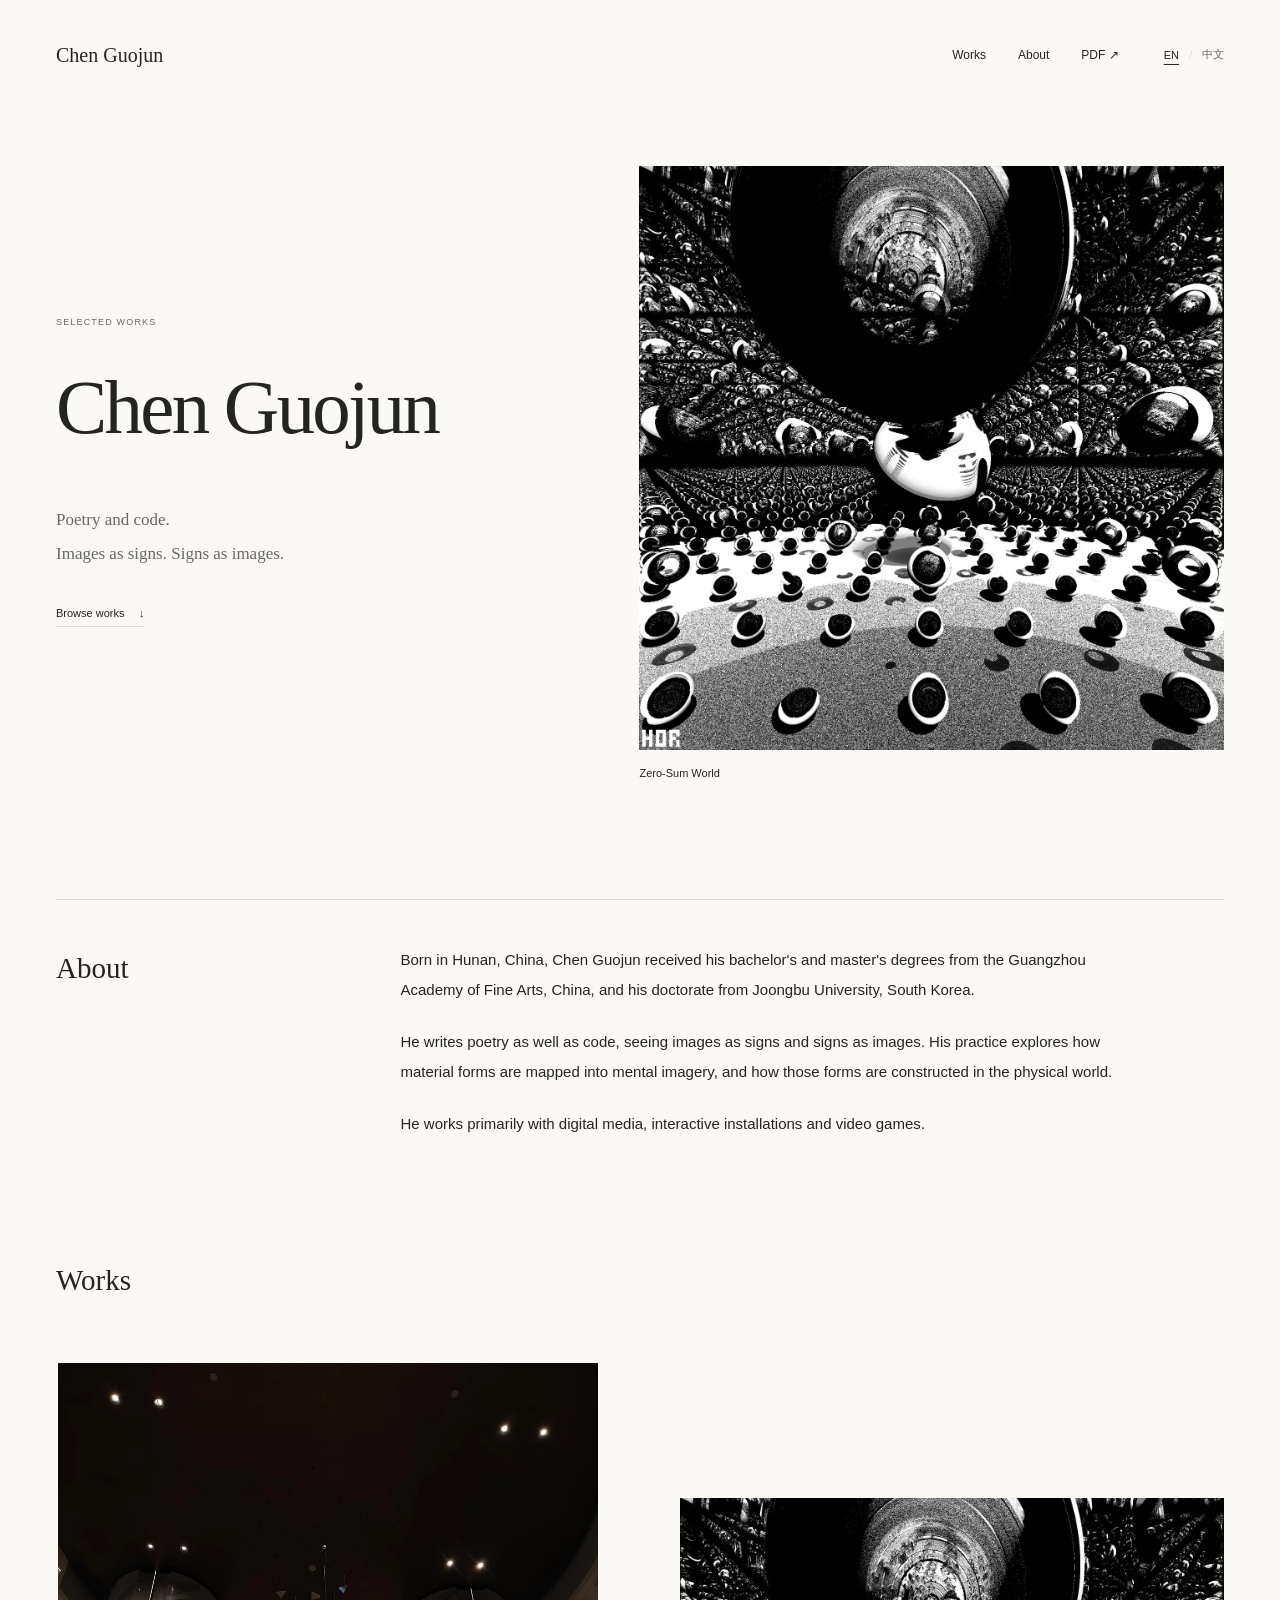
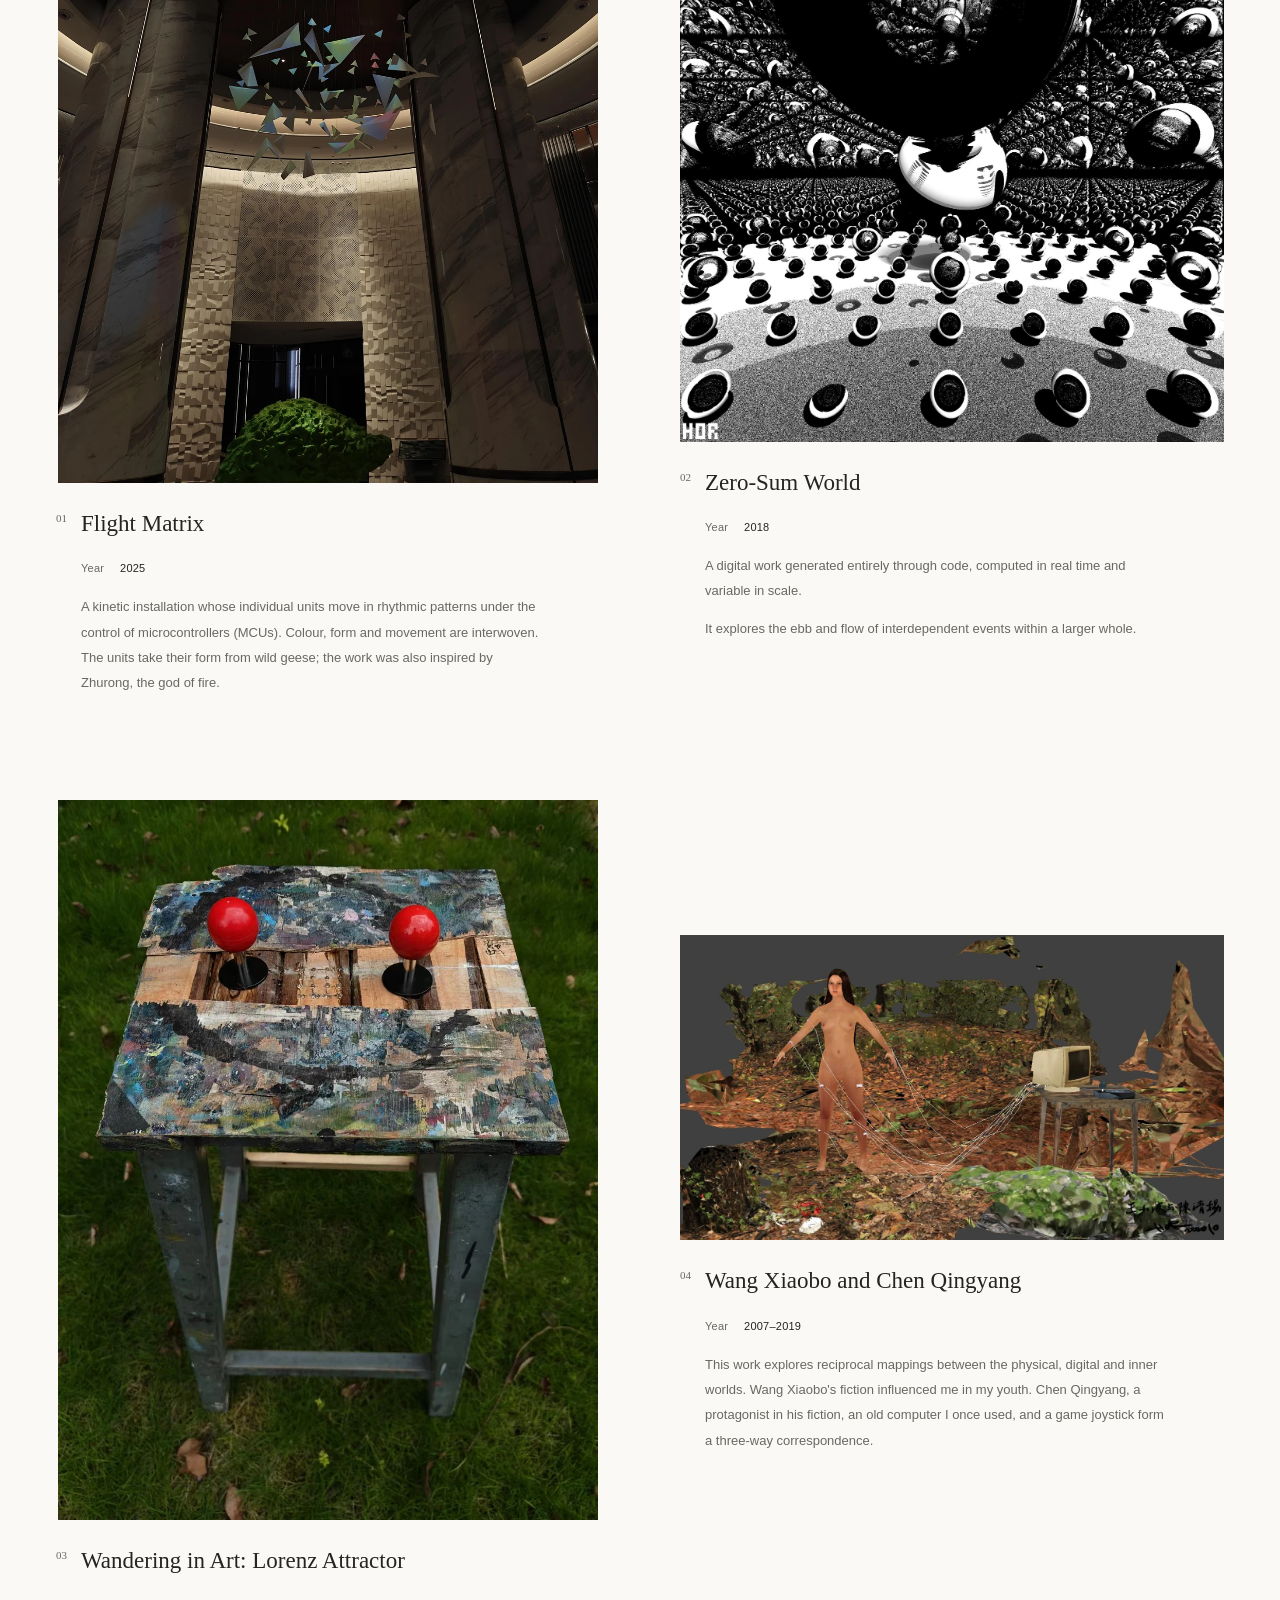
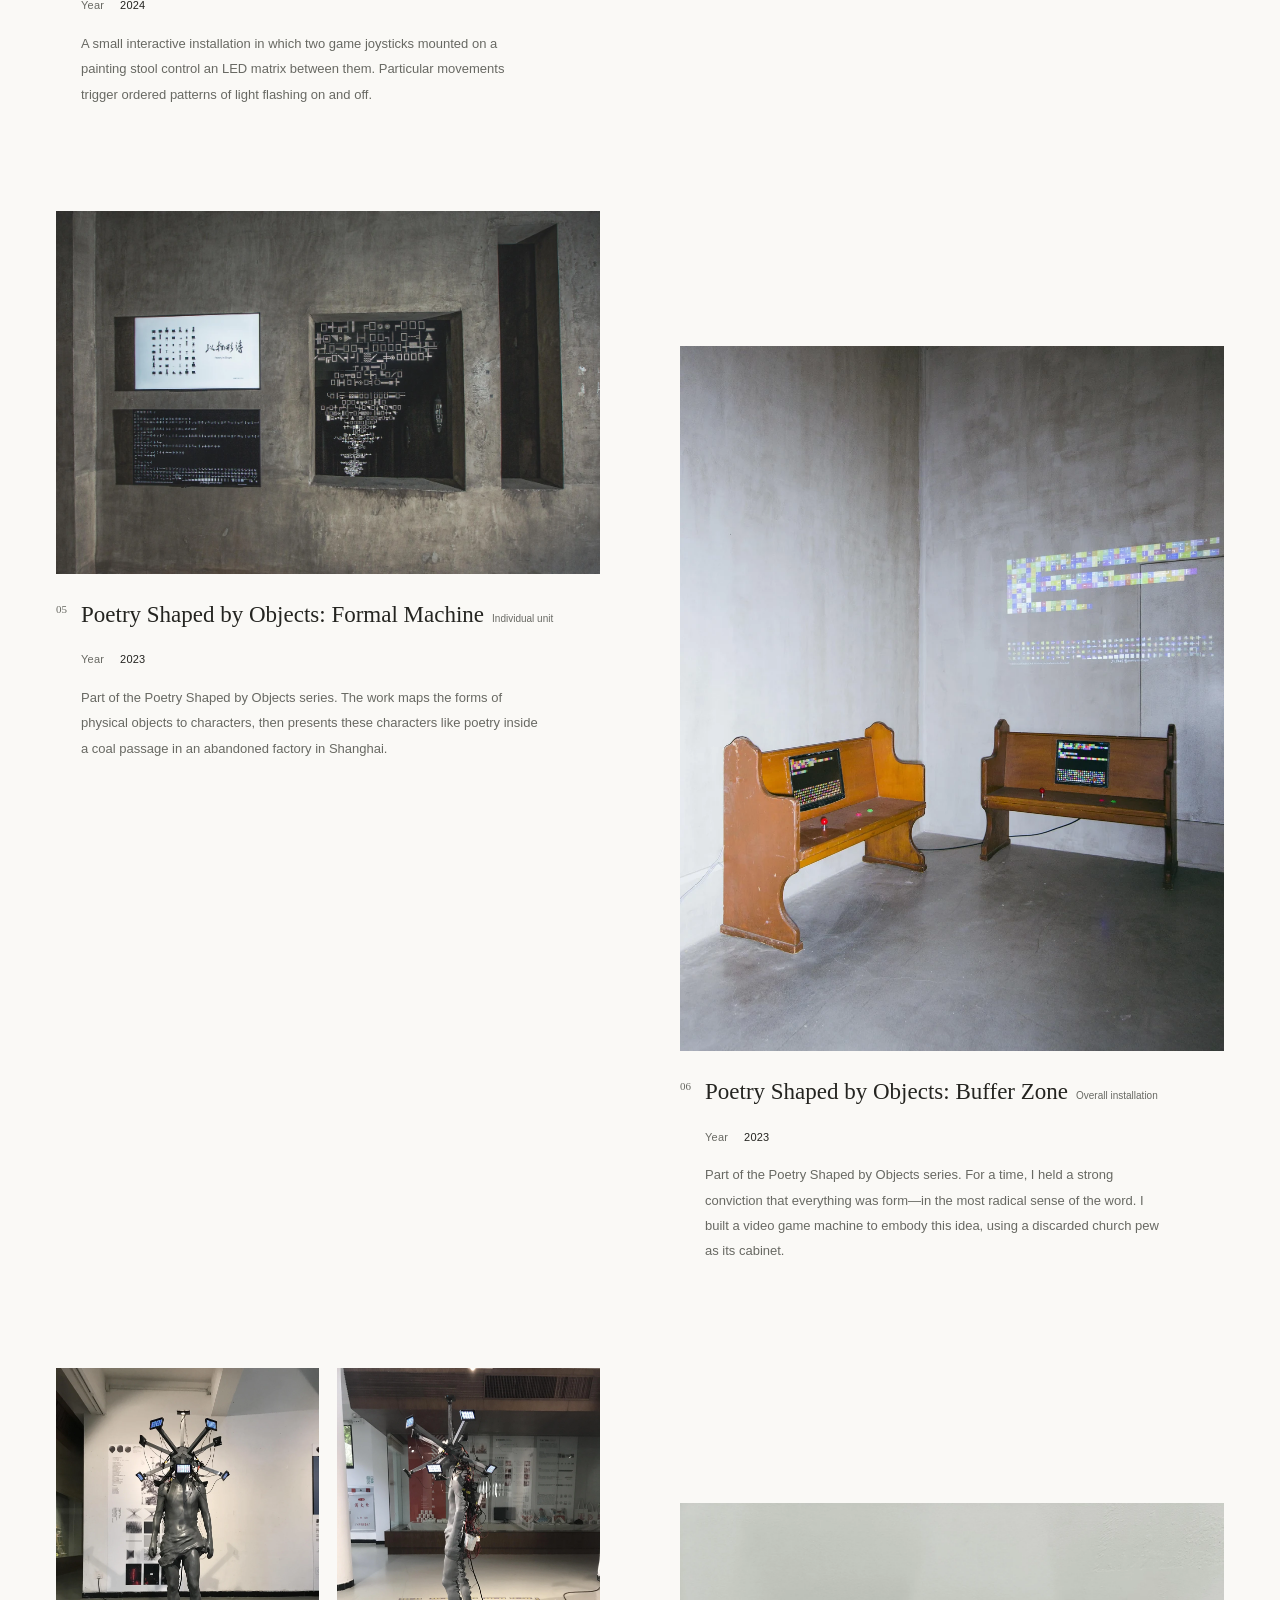
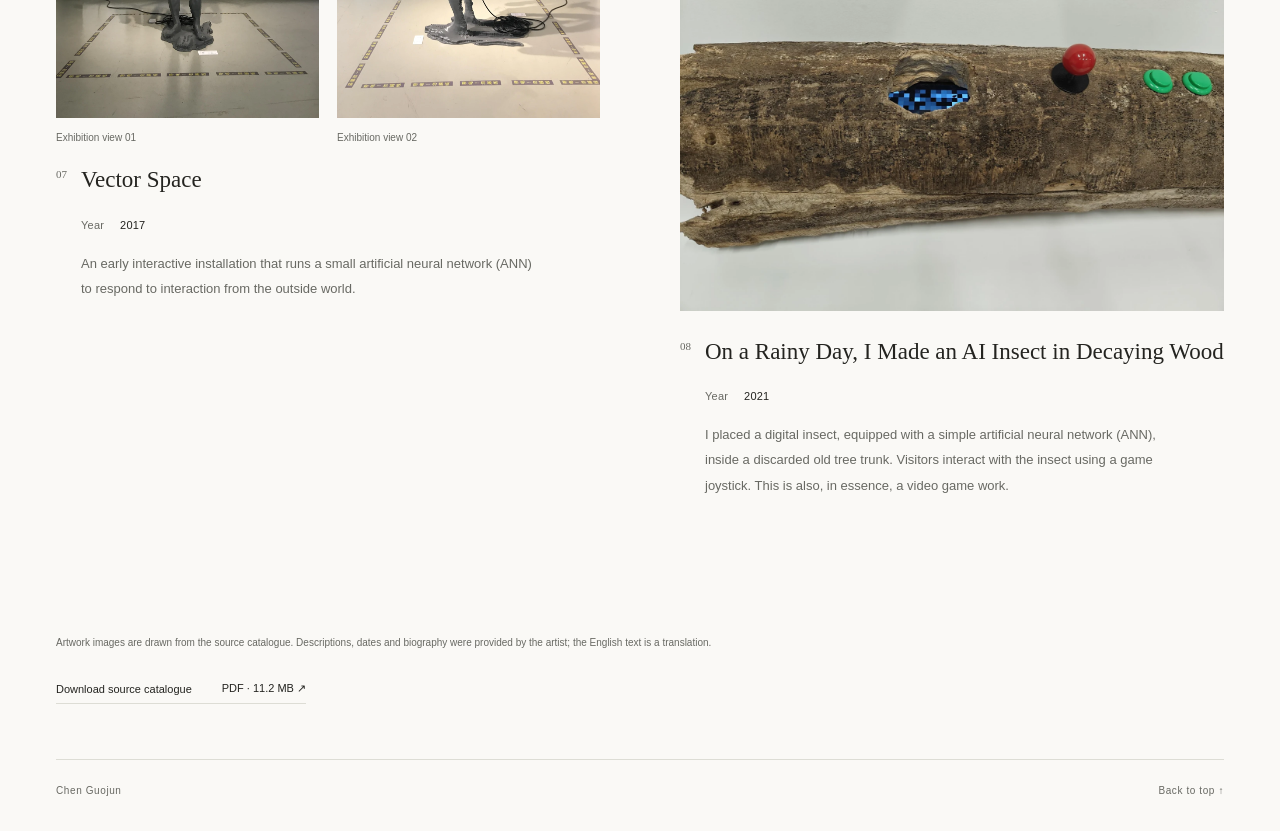
==== commit ca9d7ef7: "Show artist statements and dates on both language pages" ====
--- a/index.html
+++ b/index.html
@@ -42,41 +42,49 @@
   <section class="catalogue" id="works" aria-labelledby="works-title">
    <div class="section-top"><h2 class="section-title" id="works-title">Works</h2></div>
    <div class="work-grid"><article class="work-card" id="work-flight-matrix">
- <div class="work-visual"><button class="image-button" type="button" data-open="flight-matrix" aria-label="View Flight Matrix"><img src="assets/images/flight-matrix-preview.webp" width="1050" height="1400" alt="Flight Matrix · Artwork image" loading="lazy" decoding="async" ></button></div>
+ <div class="work-visual "><figure><button class="image-button" type="button" data-open="flight-matrix" data-view="0" aria-label="View Flight Matrix · Artwork image"><img src="assets/images/flight-matrix-preview.webp" width="1050" height="1400" alt="Flight Matrix · Artwork image" loading="lazy" decoding="async" ></button></figure></div>
  <div class="work-heading"><span class="work-number">01</span><h3>Flight Matrix</h3></div>
+ <div class="work-details"><p class="work-year"><span>Year</span> <time>2025</time></p><div class="work-description"><p>A kinetic installation whose individual units move in rhythmic patterns under the control of microcontrollers (MCUs). Colour, form and movement are interwoven. The units take their form from wild geese; the work was also inspired by Zhurong, the god of fire.</p></div></div>
 </article><article class="work-card" id="work-zero-sum">
- <div class="work-visual"><button class="image-button" type="button" data-open="zero-sum" aria-label="View Zero-Sum World"><img src="assets/images/zero-sum-preview.webp" width="1400" height="1399" alt="Zero-Sum World · Artwork image" loading="lazy" decoding="async" ></button></div>
+ <div class="work-visual "><figure><button class="image-button" type="button" data-open="zero-sum" data-view="0" aria-label="View Zero-Sum World · Artwork image"><img src="assets/images/zero-sum-preview.webp" width="1400" height="1399" alt="Zero-Sum World · Artwork image" loading="lazy" decoding="async" ></button></figure></div>
  <div class="work-heading"><span class="work-number">02</span><h3>Zero-Sum World</h3></div>
+ <div class="work-details"><p class="work-year"><span>Year</span> <time>2018</time></p><div class="work-description"><p>A digital work generated entirely through code, computed in real time and variable in scale.</p><p>It explores the ebb and flow of interdependent events within a larger whole.</p></div></div>
 </article><article class="work-card" id="work-lorenz">
- <div class="work-visual"><button class="image-button" type="button" data-open="lorenz" aria-label="View Wandering in Art: Lorenz Attractor"><img src="assets/images/lorenz-preview.webp" width="1050" height="1400" alt="Wandering in Art: Lorenz Attractor · Artwork image" loading="lazy" decoding="async" ></button></div>
+ <div class="work-visual "><figure><button class="image-button" type="button" data-open="lorenz" data-view="0" aria-label="View Wandering in Art: Lorenz Attractor · Artwork image"><img src="assets/images/lorenz-preview.webp" width="1050" height="1400" alt="Wandering in Art: Lorenz Attractor · Artwork image" loading="lazy" decoding="async" ></button></figure></div>
  <div class="work-heading"><span class="work-number">03</span><h3>Wandering in Art: Lorenz Attractor</h3></div>
+ <div class="work-details"><p class="work-year"><span>Year</span> <time>2024</time></p><div class="work-description"><p>A small interactive installation in which two game joysticks mounted on a painting stool control an LED matrix between them. Particular movements trigger ordered patterns of light flashing on and off.</p></div></div>
 </article><article class="work-card" id="work-wang-and-chen">
- <div class="work-visual"><button class="image-button" type="button" data-open="wang-and-chen" aria-label="View Wang Xiaobo and Chen Qingyang"><img src="assets/images/wang-and-chen-preview.webp" width="1400" height="787" alt="Wang Xiaobo and Chen Qingyang · Artwork image" loading="lazy" decoding="async" ></button></div>
+ <div class="work-visual "><figure><button class="image-button" type="button" data-open="wang-and-chen" data-view="0" aria-label="View Wang Xiaobo and Chen Qingyang · Artwork image"><img src="assets/images/wang-and-chen-preview.webp" width="1400" height="787" alt="Wang Xiaobo and Chen Qingyang · Artwork image" loading="lazy" decoding="async" ></button></figure></div>
  <div class="work-heading"><span class="work-number">04</span><h3>Wang Xiaobo and Chen Qingyang</h3></div>
+ <div class="work-details"><p class="work-year"><span>Year</span> <time>2007–2019</time></p><div class="work-description"><p>This work explores reciprocal mappings between the physical, digital and inner worlds. Wang Xiaobo&#x27;s fiction influenced me in my youth. Chen Qingyang, a protagonist in his fiction, an old computer I once used, and a game joystick form a three-way correspondence.</p></div></div>
 </article><article class="work-card" id="work-formal-machine">
- <div class="work-visual"><button class="image-button" type="button" data-open="formal-machine" aria-label="View Poetry Shaped by Objects: Formal Machine"><img src="assets/images/formal-machine-preview.webp" width="1400" height="933" alt="Poetry Shaped by Objects: Formal Machine · Individual unit" loading="lazy" decoding="async" ></button></div>
+ <div class="work-visual "><figure><button class="image-button" type="button" data-open="formal-machine" data-view="0" aria-label="View Poetry Shaped by Objects: Formal Machine · Individual unit"><img src="assets/images/formal-machine-preview.webp" width="1400" height="933" alt="Poetry Shaped by Objects: Formal Machine · Individual unit" loading="lazy" decoding="async" ></button></figure></div>
  <div class="work-heading"><span class="work-number">05</span><h3>Poetry Shaped by Objects: Formal Machine<span class="subtitle">Individual unit</span></h3></div>
+ <div class="work-details"><p class="work-year"><span>Year</span> <time>2023</time></p><div class="work-description"><p>Part of the Poetry Shaped by Objects series. The work maps the forms of physical objects to characters, then presents these characters like poetry inside a coal passage in an abandoned factory in Shanghai.</p></div></div>
 </article><article class="work-card" id="work-buffer-zone">
- <div class="work-visual"><button class="image-button" type="button" data-open="buffer-zone" aria-label="View Poetry Shaped by Objects: Buffer Zone"><img src="assets/images/buffer-zone-preview.webp" width="1080" height="1400" alt="Poetry Shaped by Objects: Buffer Zone · Overall view" loading="lazy" decoding="async" ></button></div>
+ <div class="work-visual "><figure><button class="image-button" type="button" data-open="buffer-zone" data-view="0" aria-label="View Poetry Shaped by Objects: Buffer Zone · Overall view"><img src="assets/images/buffer-zone-preview.webp" width="1080" height="1400" alt="Poetry Shaped by Objects: Buffer Zone · Overall view" loading="lazy" decoding="async" ></button></figure></div>
  <div class="work-heading"><span class="work-number">06</span><h3>Poetry Shaped by Objects: Buffer Zone<span class="subtitle">Overall installation</span></h3></div>
+ <div class="work-details"><p class="work-year"><span>Year</span> <time>2023</time></p><div class="work-description"><p>Part of the Poetry Shaped by Objects series. For a time, I held a strong conviction that everything was form—in the most radical sense of the word. I built a video game machine to embody this idea, using a discarded church pew as its cabinet.</p></div></div>
 </article><article class="work-card" id="work-vector-space">
- <div class="work-visual"><button class="image-button" type="button" data-open="vector-space" aria-label="View Vector Space"><img src="assets/images/vector-view-1-preview.webp" width="1050" height="1400" alt="Vector Space · Exhibition view 01" loading="lazy" decoding="async" ></button><div class="variant-switch" aria-label="Artwork viewpoints"><button type="button" data-variant="0" data-work="vector-space" aria-pressed="true">Exhibition view 01</button><button type="button" data-variant="1" data-work="vector-space" aria-pressed="false">Exhibition view 02</button></div></div>
+ <div class="work-visual multiple-views"><figure><button class="image-button" type="button" data-open="vector-space" data-view="0" aria-label="View Vector Space · Exhibition view 01"><img src="assets/images/vector-view-1-preview.webp" width="1050" height="1400" alt="Vector Space · Exhibition view 01" loading="lazy" decoding="async" ></button><figcaption>Exhibition view 01</figcaption></figure><figure><button class="image-button" type="button" data-open="vector-space" data-view="1" aria-label="View Vector Space · Exhibition view 02"><img src="assets/images/vector-view-2-preview.webp" width="1050" height="1400" alt="Vector Space · Exhibition view 02" loading="lazy" decoding="async" ></button><figcaption>Exhibition view 02</figcaption></figure></div>
  <div class="work-heading"><span class="work-number">07</span><h3>Vector Space</h3></div>
+ <div class="work-details"><p class="work-year"><span>Year</span> <time>2017</time></p><div class="work-description"><p>An early interactive installation that runs a small artificial neural network (ANN) to respond to interaction from the outside world.</p></div></div>
 </article><article class="work-card" id="work-ai-insect">
- <div class="work-visual"><button class="image-button" type="button" data-open="ai-insect" aria-label="View On a Rainy Day, I Made an AI Insect in Decaying Wood"><img src="assets/images/ai-insect-preview.webp" width="1400" height="1050" alt="On a Rainy Day, I Made an AI Insect in Decaying Wood · Artwork image" loading="lazy" decoding="async" ></button></div>
+ <div class="work-visual "><figure><button class="image-button" type="button" data-open="ai-insect" data-view="0" aria-label="View On a Rainy Day, I Made an AI Insect in Decaying Wood · Artwork image"><img src="assets/images/ai-insect-preview.webp" width="1400" height="1050" alt="On a Rainy Day, I Made an AI Insect in Decaying Wood · Artwork image" loading="lazy" decoding="async" ></button></figure></div>
  <div class="work-heading"><span class="work-number">08</span><h3>On a Rainy Day, I Made an AI Insect in Decaying Wood</h3></div>
+ <div class="work-details"><p class="work-year"><span>Year</span> <time>2021</time></p><div class="work-description"><p>I placed a digital insect, equipped with a simple artificial neural network (ANN), inside a discarded old tree trunk. Visitors interact with the insect using a game joystick. This is also, in essence, a video game work.</p></div></div>
 </article></div>
   </section>
-  <section class="colophon" aria-label="Catalogue notes"><div class="colophon-content"><p class="colophon-note">Chinese artwork titles follow the source catalogue; English titles are working translations. Artwork descriptions were prepared for this website. The biography was provided by the artist.</p><a class="download" href="assets/chen-guojun-selected-works.pdf" download="chen-guojun-selected-works.pdf">Download source catalogue <span>PDF · 11.2 MB ↗</span></a></div></section>
+  <section class="colophon" aria-label="Catalogue notes"><div class="colophon-content"><p class="colophon-note">Artwork images are drawn from the source catalogue. Descriptions, dates and biography were provided by the artist; the English text is a translation.</p><a class="download" href="assets/chen-guojun-selected-works.pdf" download="chen-guojun-selected-works.pdf">Download source catalogue <span>PDF · 11.2 MB ↗</span></a></div></section>
  </main>
  <footer class="site-footer"><span>Chen Guojun</span><a href="#top">Back to top ↑</a></footer>
 </div>
 <dialog id="work-dialog" aria-labelledby="dialog-title">
  <div class="dialog-top"><span id="dialog-counter">Work</span><button class="close-dialog" type="button" aria-label="Close image viewer">×</button></div>
  <div class="dialog-body"><div class="dialog-figure"><img id="dialog-image" alt=""></div>
- <div class="dialog-info"><h2 id="dialog-title"></h2><span class="dialog-category" id="dialog-category"></span><p class="dialog-description" id="dialog-description"></p><div class="dialog-views" id="dialog-views" aria-label="Choose a viewpoint"></div><div class="dialog-source" id="dialog-source"></div><div class="dialog-links"><a id="original-image-link" target="_blank" rel="noopener">Open full-size image ↗</a><a id="source-page-link" target="_blank" rel="noopener">Source catalogue page ↗</a></div><div class="dialog-navigation"><button type="button" id="previous-work">← Previous work</button><button type="button" id="next-work">Next work →</button></div></div></div>
+ <div class="dialog-info"><h2 id="dialog-title"></h2><span class="dialog-category" id="dialog-category"></span><p class="dialog-year" id="dialog-year"></p><p class="dialog-description" id="dialog-description"></p><div class="dialog-views" id="dialog-views" aria-label="Choose a viewpoint"></div><div class="dialog-source" id="dialog-source"></div><div class="dialog-links"><a id="original-image-link" target="_blank" rel="noopener">Open full-size image ↗</a><a id="source-page-link" target="_blank" rel="noopener">Source catalogue page ↗</a></div><div class="dialog-navigation"><button type="button" id="previous-work">← Previous work</button><button type="button" id="next-work">Next work →</button></div></div></div>
 </dialog>
 <noscript><div class="shell no-script">Artwork images and titles are available without JavaScript. Enable JavaScript to use the image viewer. <a href="assets/chen-guojun-selected-works.pdf">Open the complete PDF</a></div></noscript>
-<script type="application/json" id="work-data">[{"id": "flight-matrix", "title": "飞翔矩阵", "category": "空间装置", "description": "悬置于建筑空间中的几何片体，以不同的方向、尺度与色彩形成一组空中的矩阵。", "images": [{"slug": "flight-matrix", "label": "作品图像", "page": 2, "label_en": "Artwork image"}], "title_en": "Flight Matrix", "category_en": "Spatial installation", "description_en": "Geometric elements suspended within an architectural space form an aerial matrix of varied orientations, scales and colours."}, {"id": "zero-sum", "title": "零和世界", "category": "数字图像", "description": "黑白球体在重复的空间中层叠、延伸，形成近乎无尽的视觉纵深。", "images": [{"slug": "zero-sum", "label": "作品图像", "page": 3, "label_en": "Artwork image"}], "title_en": "Zero-Sum World", "category_en": "Digital image", "description_en": "Black and white spheres layer and extend through a repeating space, creating an almost endless visual depth."}, {"id": "lorenz", "title": "游于艺之洛伦兹吸引子", "category": "装置", "description": "红色摇杆嵌入带有绘画痕迹的木质结构。图像呈现了装置的操作界面与材料表面。", "images": [{"slug": "lorenz", "label": "作品图像", "page": 4, "label_en": "Artwork image"}], "title_en": "Wandering in Art: Lorenz Attractor", "category_en": "Installation", "description_en": "Red joysticks are embedded in a wooden structure marked with paint. The image records the interface and material surfaces of the installation."}, {"id": "wang-and-chen", "title": "王小波与陈清扬", "category": "艺术装置", "description": "人物、旧式显示器与数字化的自然场景共同出现，连接线在身体和设备之间展开。", "images": [{"slug": "wang-and-chen", "label": "作品图像", "page": 3, "label_en": "Artwork image"}], "title_en": "Wang Xiaobo and Chen Qingyang", "category_en": "Art installation", "description_en": "A figure, an old monitor and a digitally rendered natural setting appear together, with cables extending between the body and the device."}, {"id": "formal-machine", "title": "以物形诗之形式机器", "subtitle": "单体", "category": "装置", "description": "屏幕中的文字、符号与图形并置于墙面的凹槽之中，构成多层的阅读界面。", "images": [{"slug": "formal-machine", "label": "单体图像", "page": 5, "label_en": "Individual unit"}], "title_en": "Poetry Shaped by Objects: Formal Machine", "category_en": "Installation", "description_en": "Text, symbols and graphics on screens are set within recesses in a wall, forming multiple layers of reading.", "subtitle_en": "Individual unit"}, {"id": "buffer-zone", "title": "以物形诗之缓冲区", "subtitle": "整体", "category": "装置", "description": "木质座椅、屏幕与摇杆相互组合，图像投射到墙面，让装置延伸进所在的空间。", "images": [{"slug": "buffer-zone", "label": "整体图像", "page": 6, "label_en": "Overall view"}], "title_en": "Poetry Shaped by Objects: Buffer Zone", "category_en": "Installation", "description_en": "Wooden seats, screens and joysticks are combined with images projected onto a wall, extending the installation into its surroundings.", "subtitle_en": "Overall installation"}, {"id": "vector-space", "title": "向量空间", "category": "互动装置", "description": "人体形态、支架、屏幕与线缆共同构成装置。两幅图像记录了不同观看角度下的整体结构。", "images": [{"slug": "vector-view-1", "label": "展陈视角 01", "page": 7, "label_en": "Exhibition view 01"}, {"slug": "vector-view-2", "label": "展陈视角 02", "page": 8, "label_en": "Exhibition view 02"}], "title_en": "Vector Space", "category_en": "Interactive installation", "description_en": "A human form, supports, screens and cables compose the installation. Two images record its overall structure from different viewpoints."}, {"id": "ai-insect", "title": "下雨天我在朽木中做了一只AI虫子", "category": "装置", "description": "朽木的天然孔洞中嵌入像素屏幕，摇杆与按钮置于木材表面，形成自然材料与电子界面的并置。", "images": [{"slug": "ai-insect", "label": "作品图像", "page": 9, "label_en": "Artwork image"}], "title_en": "On a Rainy Day, I Made an AI Insect in Decaying Wood", "category_en": "Installation", "description_en": "A pixel display is embedded in a natural cavity in decaying wood, with a joystick and buttons on its surface, bringing natural material and an electronic interface together."}]</script>
+<script type="application/json" id="work-data">[{"id": "flight-matrix", "title": "飞翔矩阵", "category": "空间装置", "year": "2025", "description": "这是一件动态装置作品，作品单元在MCU的控制下可以呈现某种韵律的运动，色彩、形态、运动在此互相关联。单元形态取材于大雁，也是在火神祝融的感召下构建了作品。", "images": [{"slug": "flight-matrix", "label": "作品图像", "page": 2, "label_en": "Artwork image"}], "title_en": "Flight Matrix", "category_en": "Spatial installation", "description_en": "A kinetic installation whose individual units move in rhythmic patterns under the control of microcontrollers (MCUs). Colour, form and movement are interwoven. The units take their form from wild geese; the work was also inspired by Zhurong, the god of fire."}, {"id": "zero-sum", "title": "零和世界", "category": "数字图像", "year": "2018", "description": "这是一件以纯代码生成的数字作品，作品实时运算，尺寸可变。\n描述整体事件的此消彼长，息息相关。", "images": [{"slug": "zero-sum", "label": "作品图像", "page": 3, "label_en": "Artwork image"}], "title_en": "Zero-Sum World", "category_en": "Digital image", "description_en": "A digital work generated entirely through code, computed in real time and variable in scale.\nIt explores the ebb and flow of interdependent events within a larger whole."}, {"id": "lorenz", "title": "游于艺之洛伦兹吸引子", "category": "装置", "year": "2024", "description": "这是一件小型的互动装置，以画凳上的两个游戏摇杆控制中间的LED矩阵，合适的动作会引发矩阵的某种具备排列的闪灭。", "images": [{"slug": "lorenz", "label": "作品图像", "page": 4, "label_en": "Artwork image"}], "title_en": "Wandering in Art: Lorenz Attractor", "category_en": "Installation", "description_en": "A small interactive installation in which two game joysticks mounted on a painting stool control an LED matrix between them. Particular movements trigger ordered patterns of light flashing on and off."}, {"id": "wang-and-chen", "title": "王小波与陈清扬", "category": "艺术装置", "year": "2007–2019", "description": "这是一件物理世界、数字世界与精神世界互相映射的例子。王小波的小说曾经影响过我的青年时代，小说中的主人公陈清扬、我曾经使用过的旧电脑与游戏摇杆形成三者的对应。", "images": [{"slug": "wang-and-chen", "label": "作品图像", "page": 3, "label_en": "Artwork image"}], "title_en": "Wang Xiaobo and Chen Qingyang", "category_en": "Art installation", "description_en": "This work explores reciprocal mappings between the physical, digital and inner worlds. Wang Xiaobo's fiction influenced me in my youth. Chen Qingyang, a protagonist in his fiction, an old computer I once used, and a game joystick form a three-way correspondence."}, {"id": "formal-machine", "title": "以物形诗之形式机器", "subtitle": "单体", "category": "装置", "year": "2023", "description": "这是以物形诗系列作品中的一件。作品把真实物体的形态映射为某个字符，然后把字符像诗歌一样在上海的一个废弃的工厂煤道内进行呈现。", "images": [{"slug": "formal-machine", "label": "单体图像", "page": 5, "label_en": "Individual unit"}], "title_en": "Poetry Shaped by Objects: Formal Machine", "category_en": "Installation", "description_en": "Part of the Poetry Shaped by Objects series. The work maps the forms of physical objects to characters, then presents these characters like poetry inside a coal passage in an abandoned factory in Shanghai.", "subtitle_en": "Individual unit"}, {"id": "buffer-zone", "title": "以物形诗之缓冲区", "subtitle": "整体", "category": "装置", "year": "2023", "description": "这是以物形诗系列作品中的一件。在某段时间我比较坚定地认为一切都是形式（彻底意义上的形式），所以构建了一个电子游戏机来体现此概念（游戏机的机体是一个废弃的教堂椅）。", "images": [{"slug": "buffer-zone", "label": "整体图像", "page": 6, "label_en": "Overall view"}], "title_en": "Poetry Shaped by Objects: Buffer Zone", "category_en": "Installation", "description_en": "Part of the Poetry Shaped by Objects series. For a time, I held a strong conviction that everything was form—in the most radical sense of the word. I built a video game machine to embody this idea, using a discarded church pew as its cabinet.", "subtitle_en": "Overall installation"}, {"id": "vector-space", "title": "向量空间", "category": "互动装置", "year": "2017", "description": "这是早年的一件互动装置作品，作品内运行着一个小型的ANN（人工神经网络）以此来应对外部的互动。", "images": [{"slug": "vector-view-1", "label": "展陈视角 01", "page": 7, "label_en": "Exhibition view 01"}, {"slug": "vector-view-2", "label": "展陈视角 02", "page": 8, "label_en": "Exhibition view 02"}], "title_en": "Vector Space", "category_en": "Interactive installation", "description_en": "An early interactive installation that runs a small artificial neural network (ANN) to respond to interaction from the outside world."}, {"id": "ai-insect", "title": "下雨天我在朽木中做了一只AI虫子", "category": "装置", "year": "2021", "description": "我把一只数字虫子（带有简单的ANN）装进了一根废弃的老树中。观众使用游戏摇杆与虫子交互。这实际上也是一件电子游戏作品。", "images": [{"slug": "ai-insect", "label": "作品图像", "page": 9, "label_en": "Artwork image"}], "title_en": "On a Rainy Day, I Made an AI Insect in Decaying Wood", "category_en": "Installation", "description_en": "I placed a digital insect, equipped with a simple artificial neural network (ANN), inside a discarded old tree trunk. Visitors interact with the insect using a game joystick. This is also, in essence, a video game work."}]</script>
 </body>
 </html>
--- a/style.css
+++ b/style.css
@@ -27,3 +27,6 @@
 @media(max-width:1050px){.header-links{gap:28px}html[lang=en] .hero h1{font-size:65px}}
 @media(max-width:700px){.header-links{gap:22px}.nav{gap:17px;font-size:11px}.brand-name{font-size:23px}.language-switch{font-size:11px;gap:7px}html[lang=en] .brand-name{font-size:16px}.hero h1{font-size:70px}html[lang=en] .hero h1{font-size:68px;max-width:300px;margin:25px 0}.hero-description{margin-top:30px}html[lang=en] .hero-description{font-size:16px}.artist-biography{font-size:16px;line-height:2.1}html[lang=en] .artist-biography{font-size:14px;line-height:2}.artist-section{gap:25px}html[lang=en] .work-heading h3{font-size:23px}}
 @media(max-width:400px){.header-links{gap:16px}.nav{gap:12px}.nav a[href$='.pdf']{display:none}.brand-name{font-size:21px}html[lang=en] .brand-name{font-size:15px}.language-switch{font-size:10px;gap:6px}}
+/* Full statements remain visible in the artwork catalogue. */
+.work-visual figure{margin:0}.work-visual figcaption{margin-top:10px;font-size:10px;color:var(--muted)}.multiple-views{display:grid;grid-template-columns:1fr 1fr;gap:18px;align-items:start}.work-details{margin:18px 0 0 25px;max-width:460px}.work-year{display:flex;align-items:baseline;gap:16px;font-size:11px;line-height:1.8;color:var(--muted);margin:0 0 15px;letter-spacing:.02em}.work-year time{color:var(--ink);font-variant-numeric:tabular-nums}.work-description{margin:0;max-width:none;font-size:14px;line-height:2;color:var(--muted)}.work-description p{margin:0 0 12px}.work-description p:last-child{margin-bottom:0}html[lang=en] .work-description{font-size:13px;line-height:1.95}.dialog-year{font-size:11px;color:var(--muted);margin:15px 0 0}.dialog-description{white-space:pre-line}@media(max-width:700px){.work-details{margin:16px 0 0 25px;max-width:none}.work-description{font-size:14px;line-height:2}html[lang=en] .work-description{font-size:13px;line-height:1.95}.work-year{margin-bottom:12px}.multiple-views{gap:12px}.work-grid{gap:70px}}
+.colophon>div.colophon-content{display:block}
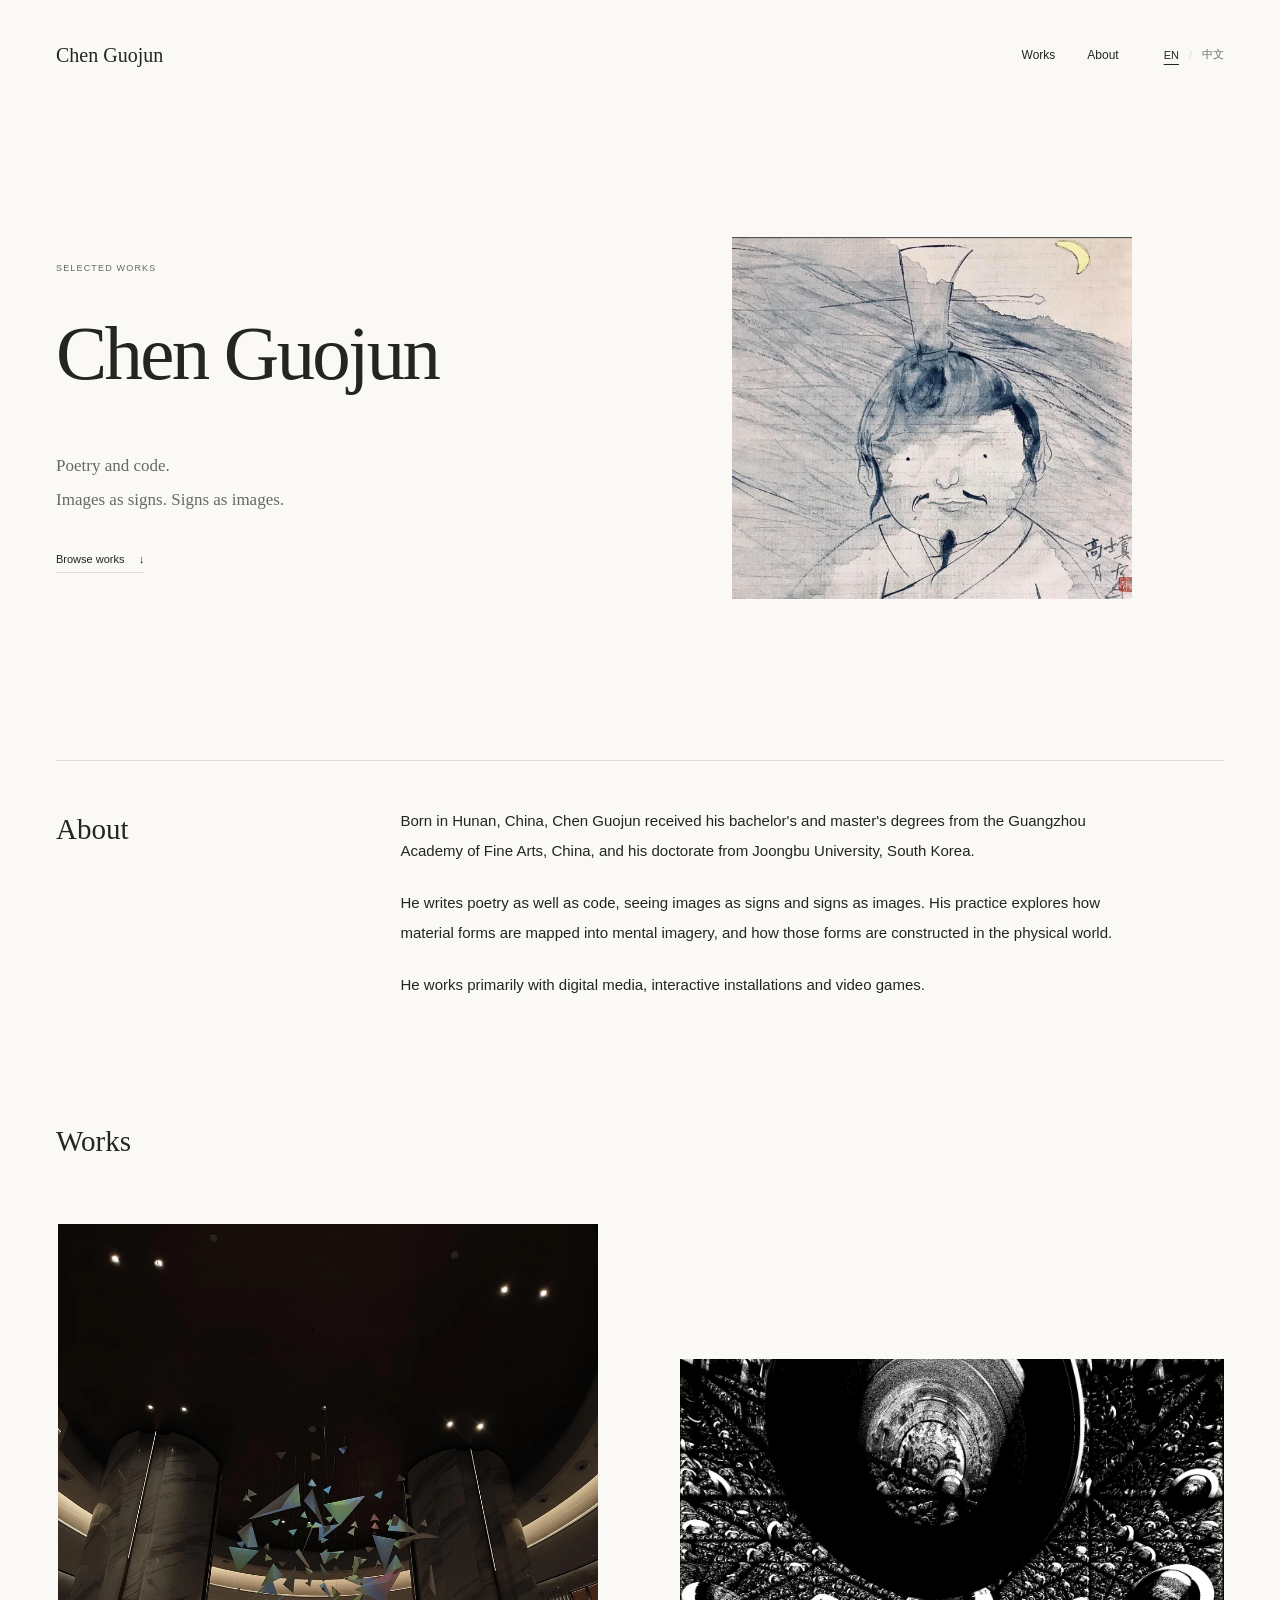
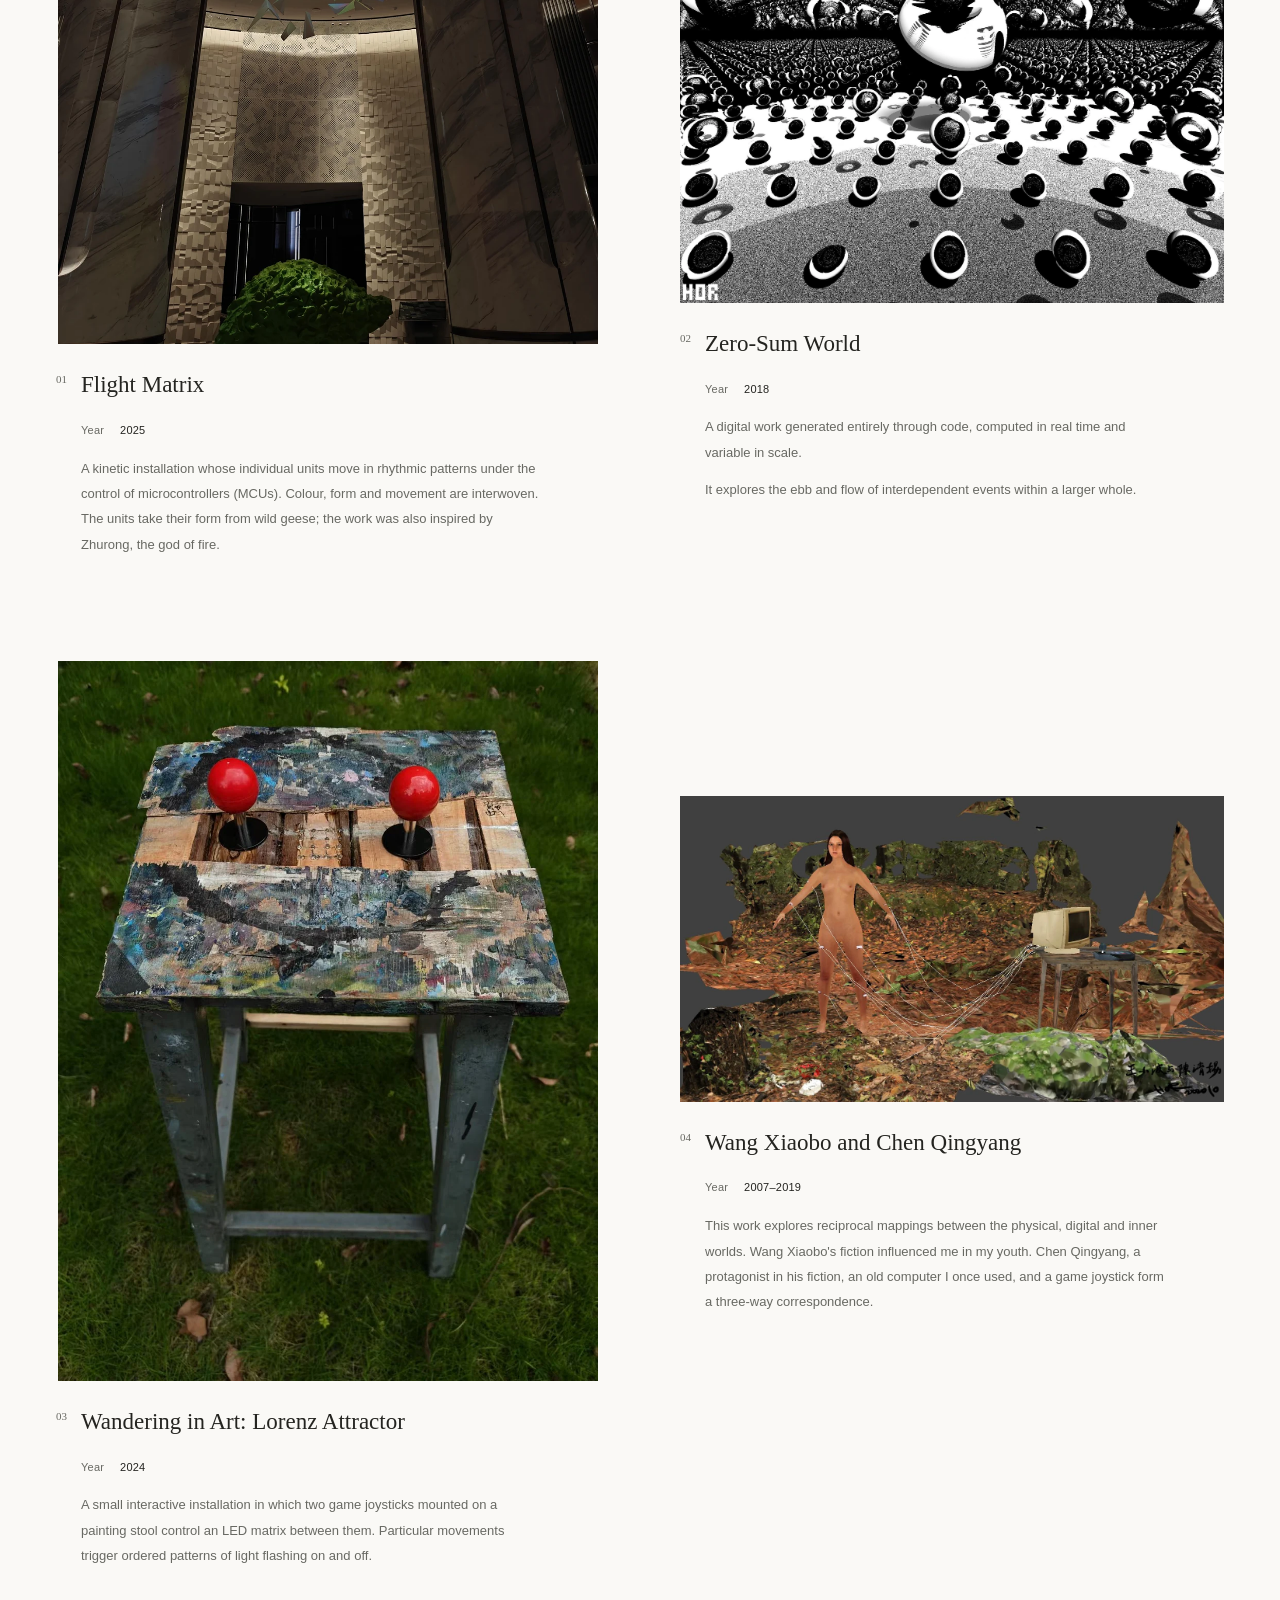
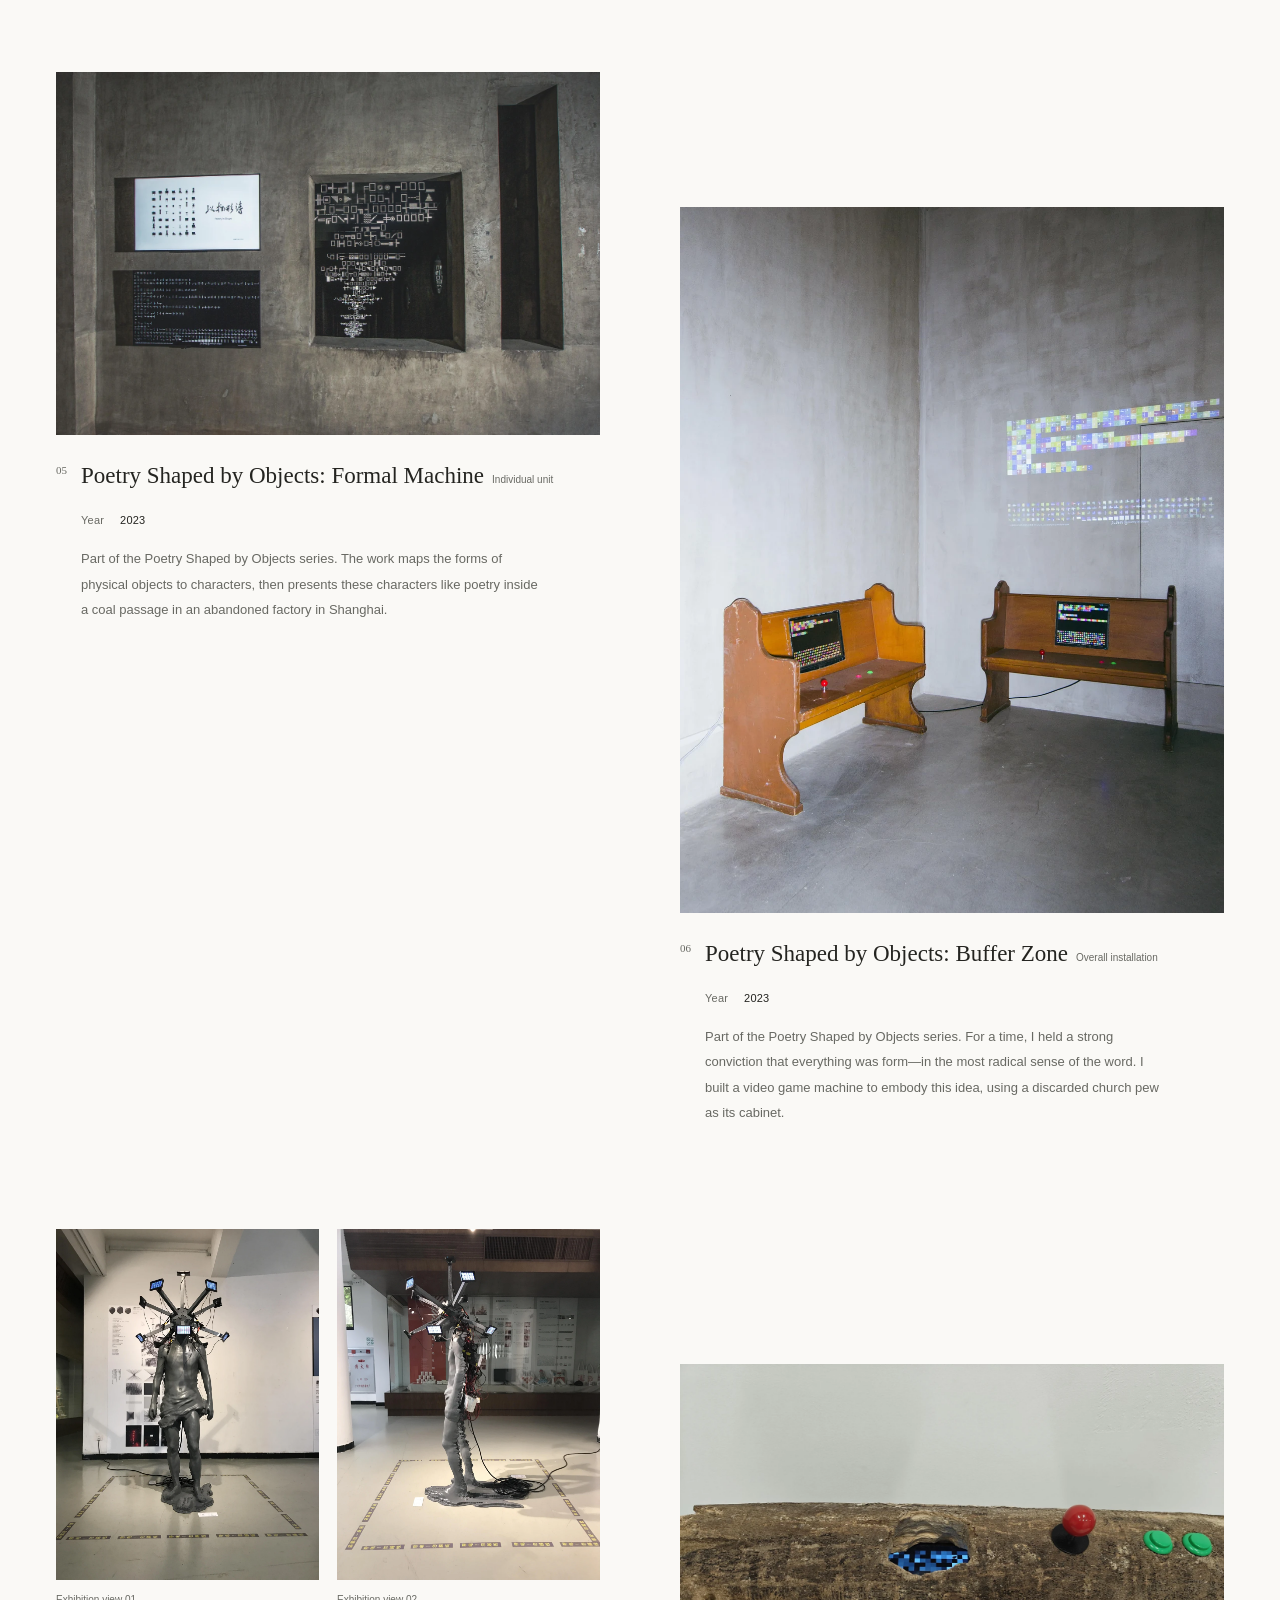
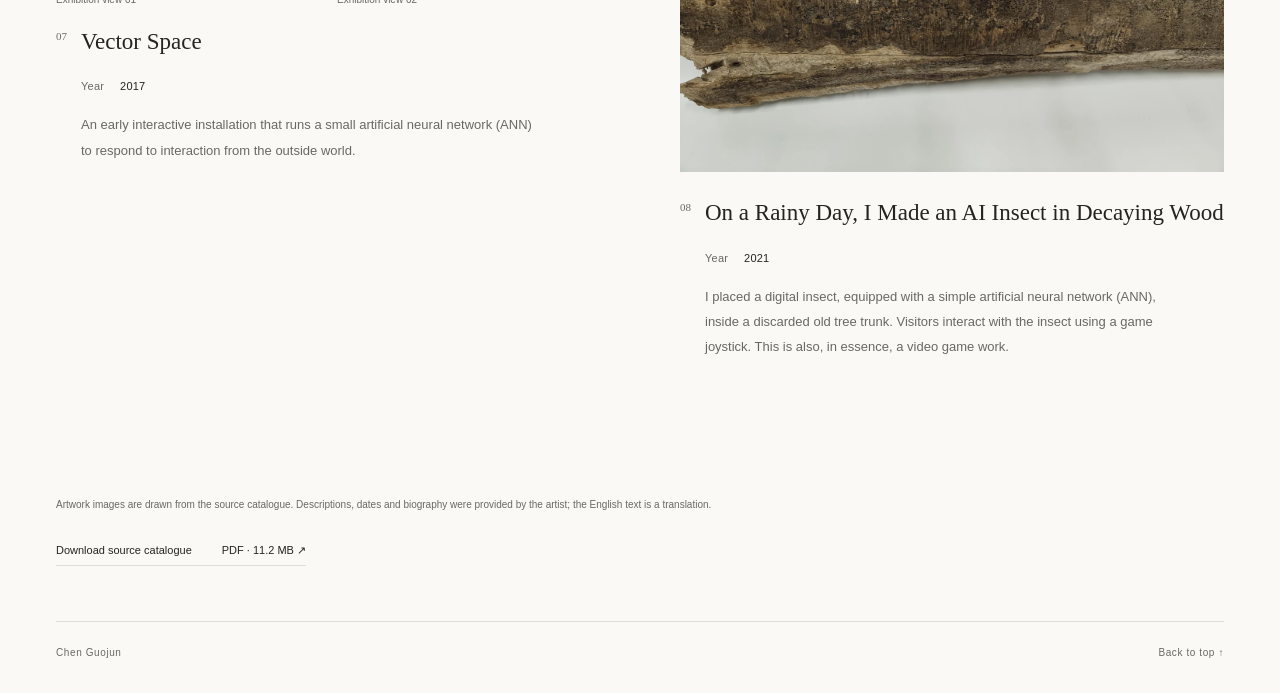
==== commit 237fb6f0: "Replace homepage image and reduce its size" ====
--- a/index.html
+++ b/index.html
@@ -23,7 +23,7 @@
 <div class="shell">
  <header class="site-header">
   <a class="brand" href="index.html" aria-label="Chen Guojun portfolio home"><span class="brand-name">Chen Guojun</span></a>
-  <div class="header-links"><nav class="nav" aria-label="Main navigation"><a href="#works">Works</a><a href="#about">About</a><a href="assets/chen-guojun-selected-works.pdf" target="_blank" rel="noopener">PDF ↗</a></nav><div class="language-switch" role="group" aria-label="Language"><a href="index.html" lang="en" hreflang="en" aria-current="page">EN</a><span aria-hidden="true">/</span><a href="zh.html" lang="zh-CN" hreflang="zh-CN">中文</a></div></div>
+  <div class="header-links"><nav class="nav" aria-label="Main navigation"><a href="#works">Works</a><a href="#about">About</a></nav><div class="language-switch" role="group" aria-label="Language"><a href="index.html" lang="en" hreflang="en" aria-current="page">EN</a><span aria-hidden="true">/</span><a href="zh.html" lang="zh-CN" hreflang="zh-CN">中文</a></div></div>
  </header>
  <main>
   <section class="hero" aria-labelledby="artist-name">
@@ -33,7 +33,7 @@
     <p class="hero-description">Poetry and code.<br>Images as signs. Signs as images.</p>
     <div class="hero-bottom"><a class="browse-link" href="#works">Browse works <span aria-hidden="true">↓</span></a></div>
    </div>
-   <figure class="hero-art"><button class="image-button" type="button" data-open="zero-sum" aria-label="View Zero-Sum World"><img src="assets/images/zero-sum-preview.webp" width="1400" height="1399" alt="Zero-Sum World · A digital image of black and white spheres" loading="eager" decoding="async" fetchpriority=high></button><figcaption class="hero-caption"><strong>Zero-Sum World</strong></figcaption></figure>
+   <figure class="hero-art hero-portrait"><img src="assets/images/works.jpg" width="1231" height="1114" alt="An ink painting of a figure, with a landscape and crescent moon" loading="eager" decoding="async" fetchpriority="high"></figure>
   </section>
   <section class="artist-section" id="about" aria-labelledby="about-title">
    <h2 class="section-title" id="about-title">About</h2>
--- a/style.css
+++ b/style.css
@@ -30,3 +30,5 @@
 /* Full statements remain visible in the artwork catalogue. */
 .work-visual figure{margin:0}.work-visual figcaption{margin-top:10px;font-size:10px;color:var(--muted)}.multiple-views{display:grid;grid-template-columns:1fr 1fr;gap:18px;align-items:start}.work-details{margin:18px 0 0 25px;max-width:460px}.work-year{display:flex;align-items:baseline;gap:16px;font-size:11px;line-height:1.8;color:var(--muted);margin:0 0 15px;letter-spacing:.02em}.work-year time{color:var(--ink);font-variant-numeric:tabular-nums}.work-description{margin:0;max-width:none;font-size:14px;line-height:2;color:var(--muted)}.work-description p{margin:0 0 12px}.work-description p:last-child{margin-bottom:0}html[lang=en] .work-description{font-size:13px;line-height:1.95}.dialog-year{font-size:11px;color:var(--muted);margin:15px 0 0}.dialog-description{white-space:pre-line}@media(max-width:700px){.work-details{margin:16px 0 0 25px;max-width:none}.work-description{font-size:14px;line-height:2}html[lang=en] .work-description{font-size:13px;line-height:1.95}.work-year{margin-bottom:12px}.multiple-views{gap:12px}.work-grid{gap:70px}}
 .colophon>div.colophon-content{display:block}
+/* Smaller introductory image, shown in full at its original proportions. */
+.hero-portrait{width:min(100%,400px);max-width:400px;justify-self:center}.hero-portrait img{width:100%;height:auto;object-fit:contain}.hero{min-height:650px;padding-bottom:90px}@media(max-width:700px){.hero-portrait{width:78%;max-width:320px;align-self:center}.hero{min-height:0;padding-bottom:65px}}
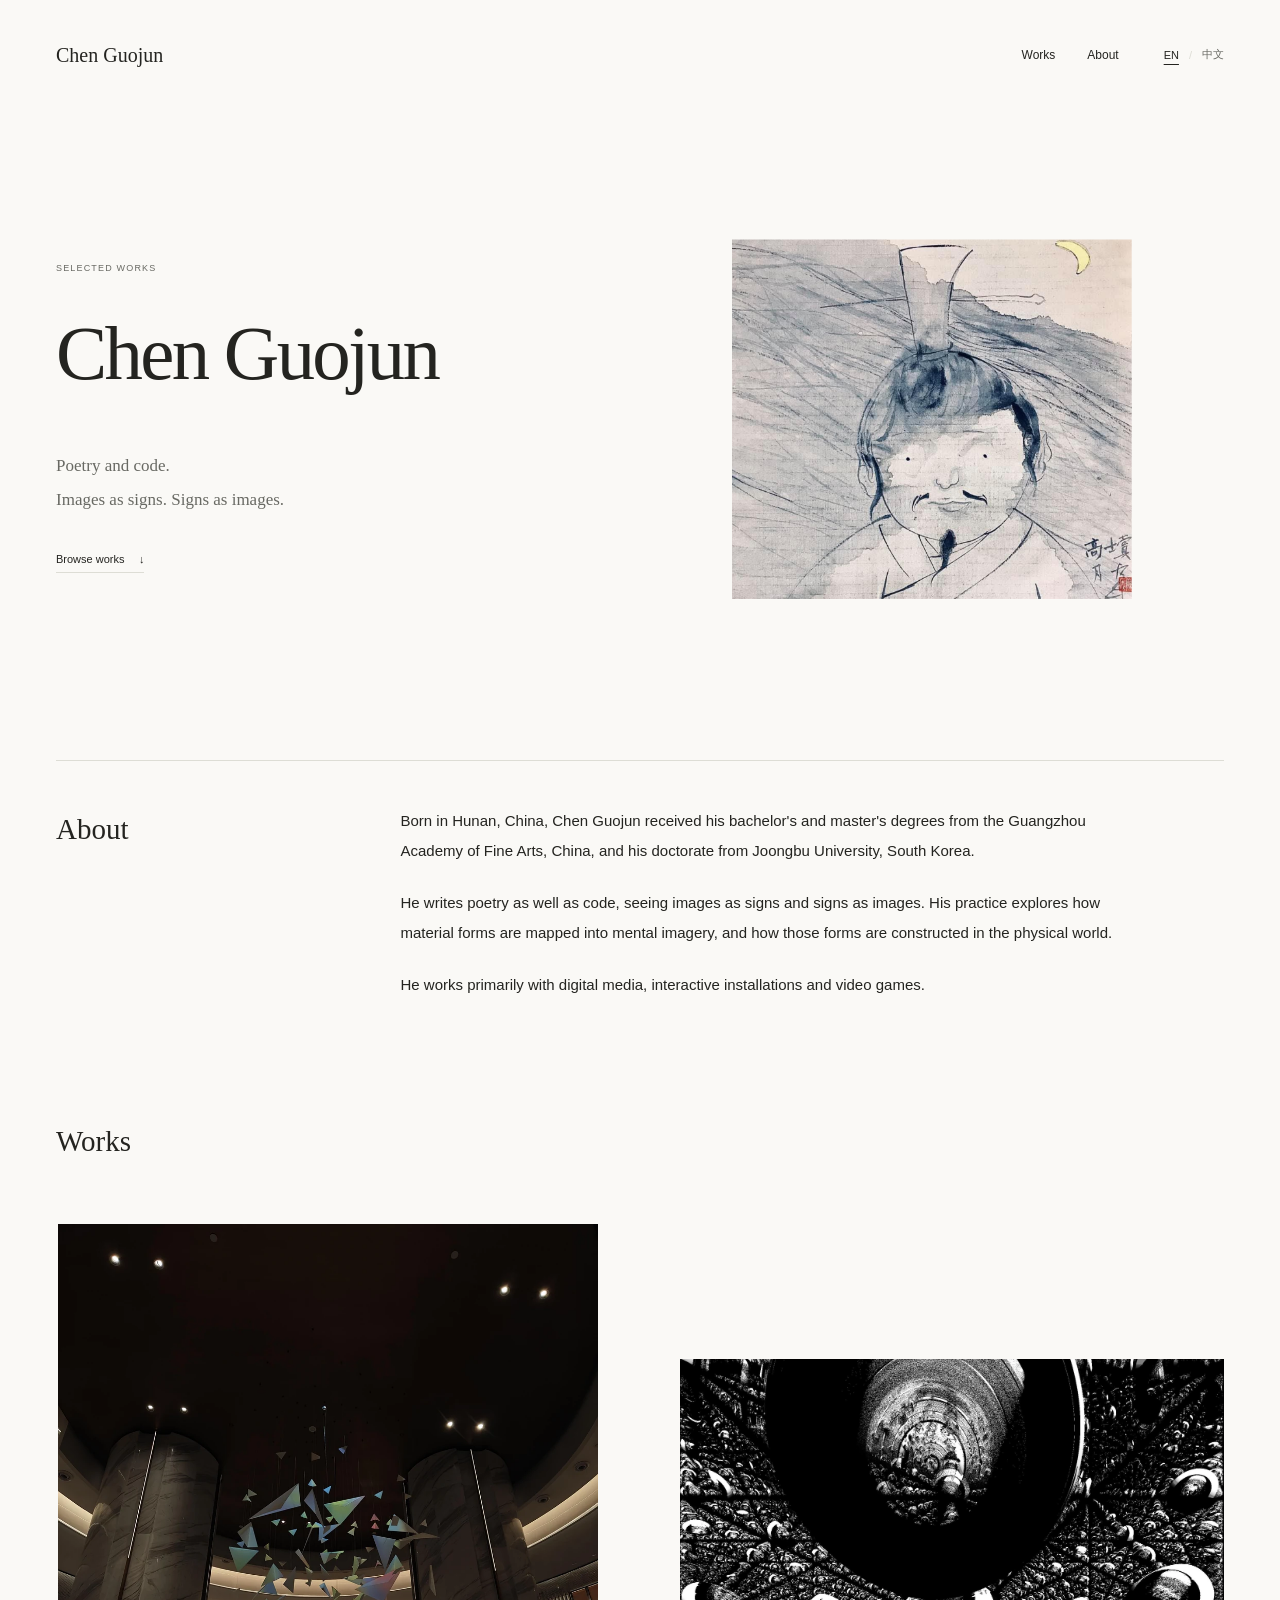
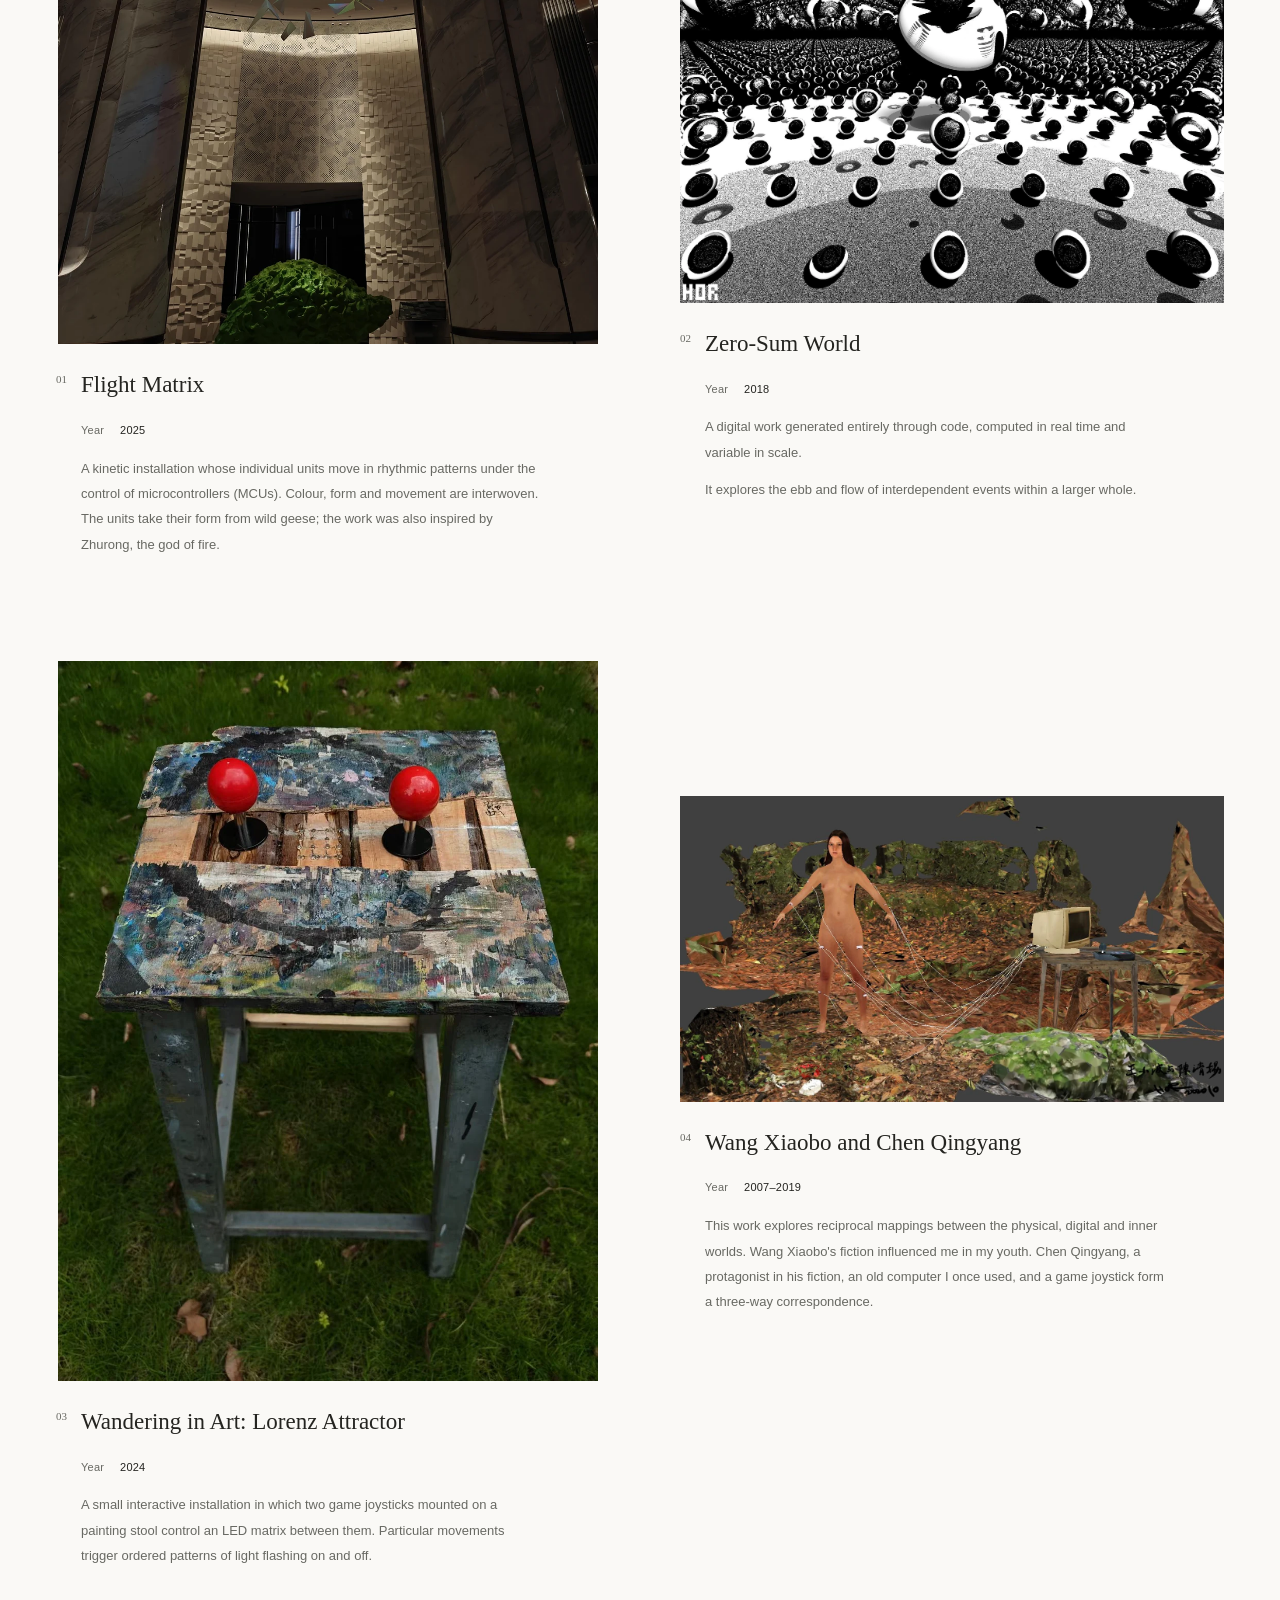
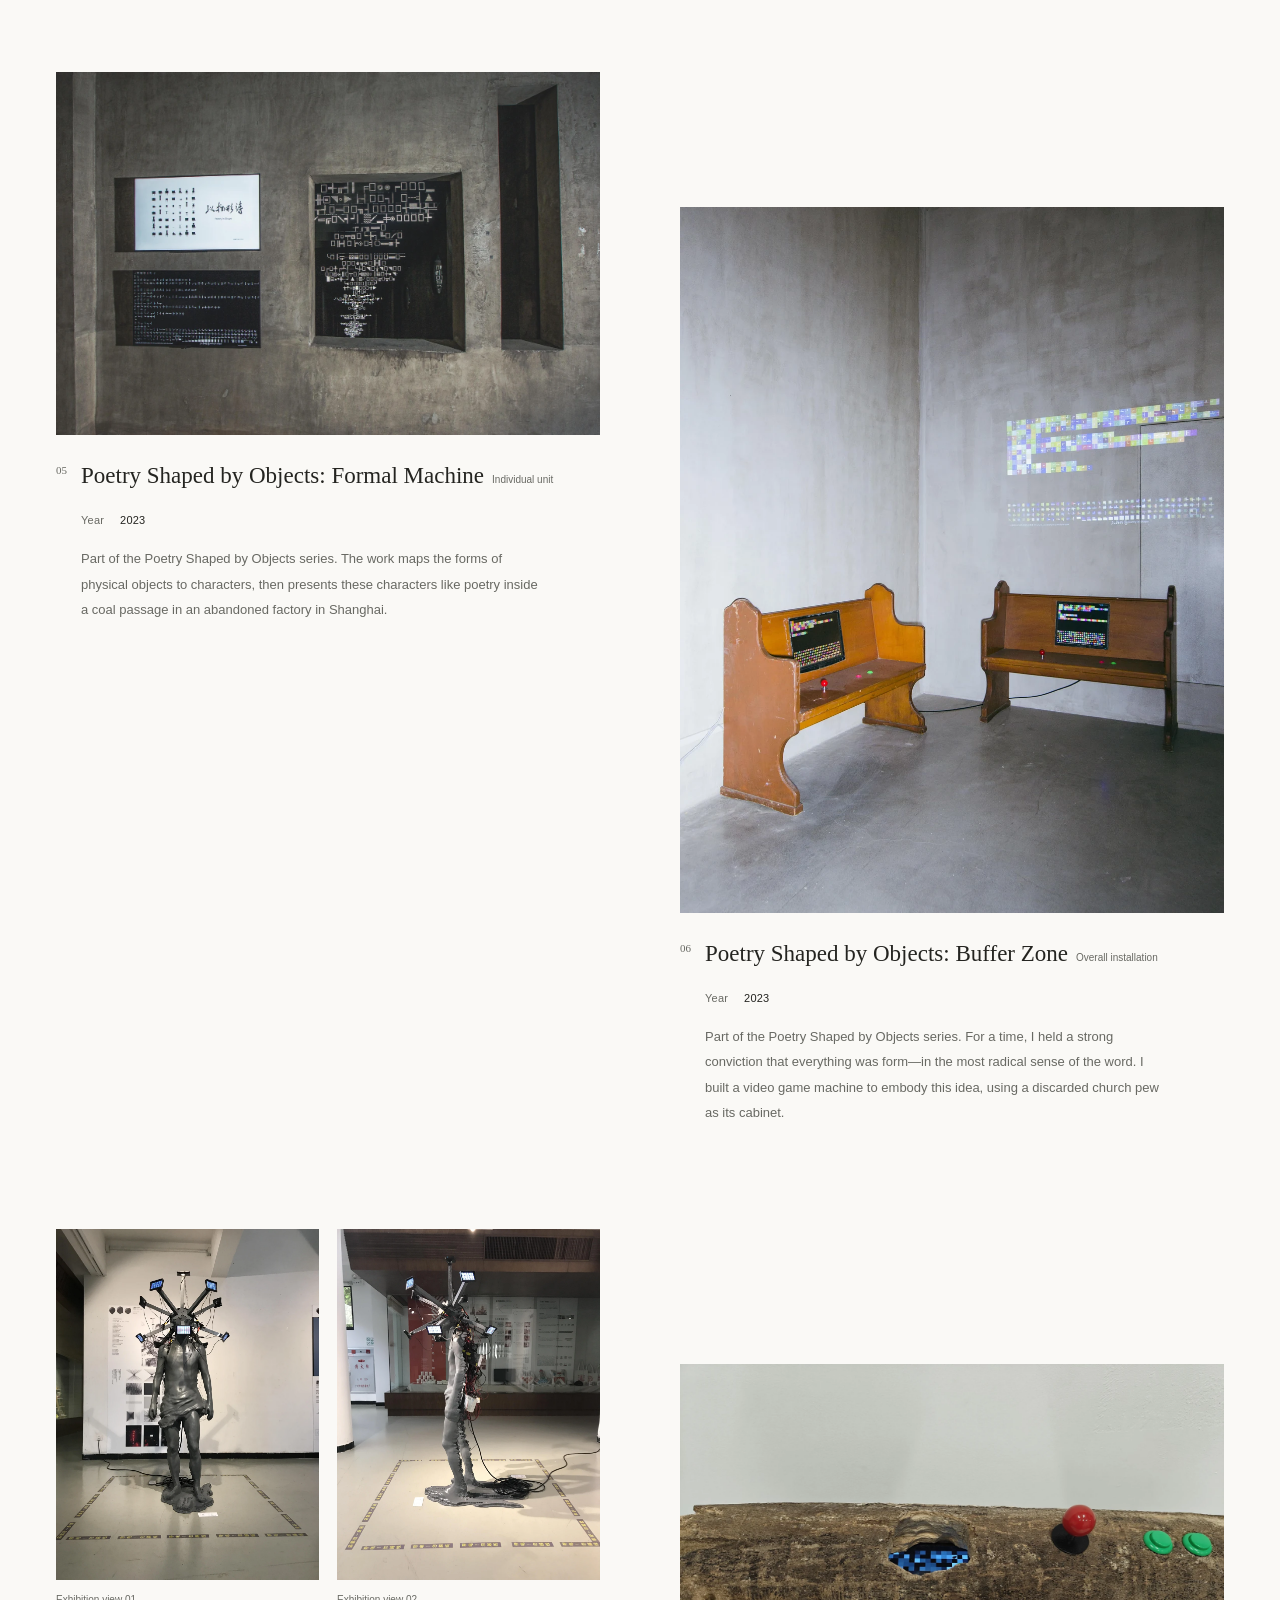
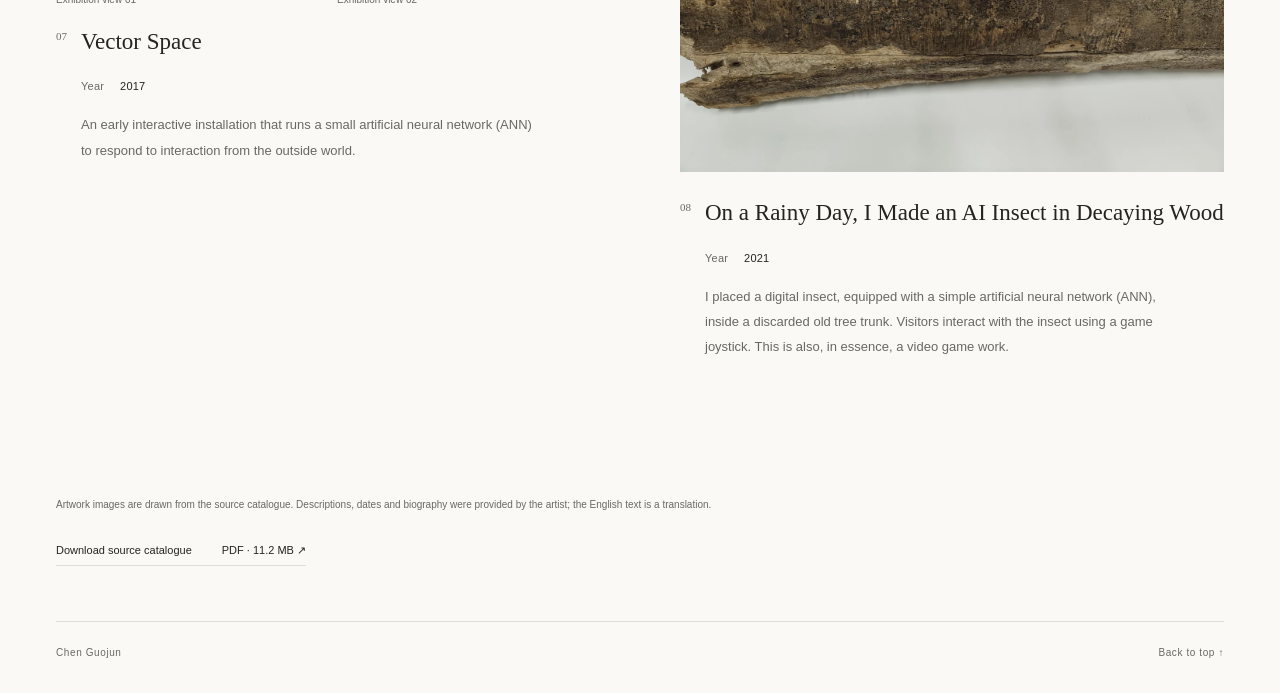
==== commit a9d64198: "Fix image top border and restore display size" ====
--- a/index.html
+++ b/index.html
@@ -15,7 +15,7 @@
  <link rel="alternate" hreflang="zh-CN" href="zh.html">
  <link rel="alternate" hreflang="x-default" href="index.html">
  <link rel="icon" href="favicon.svg" type="image/svg+xml">
- <link rel="stylesheet" href="style.css">
+ <link rel="stylesheet" href="style.css?v=portrait-20261106-2">
  <script defer src="app.js"></script>
 </head>
 <body id="top">
--- a/style.css
+++ b/style.css
@@ -32,3 +32,5 @@
 .colophon>div.colophon-content{display:block}
 /* Smaller introductory image, shown in full at its original proportions. */
 .hero-portrait{width:min(100%,400px);max-width:400px;justify-self:center}.hero-portrait img{width:100%;height:auto;object-fit:contain}.hero{min-height:650px;padding-bottom:90px}@media(max-width:700px){.hero-portrait{width:78%;max-width:320px;align-self:center}.hero{min-height:0;padding-bottom:65px}}
+/* Crop beyond the top border, preserving the original display size. */
+.hero-portrait{width:min(100%,400px);max-width:400px}.hero-portrait img{clip-path:inset(.7% 0 0 0)}@media(max-width:700px){.hero-portrait{width:78%;max-width:320px}}
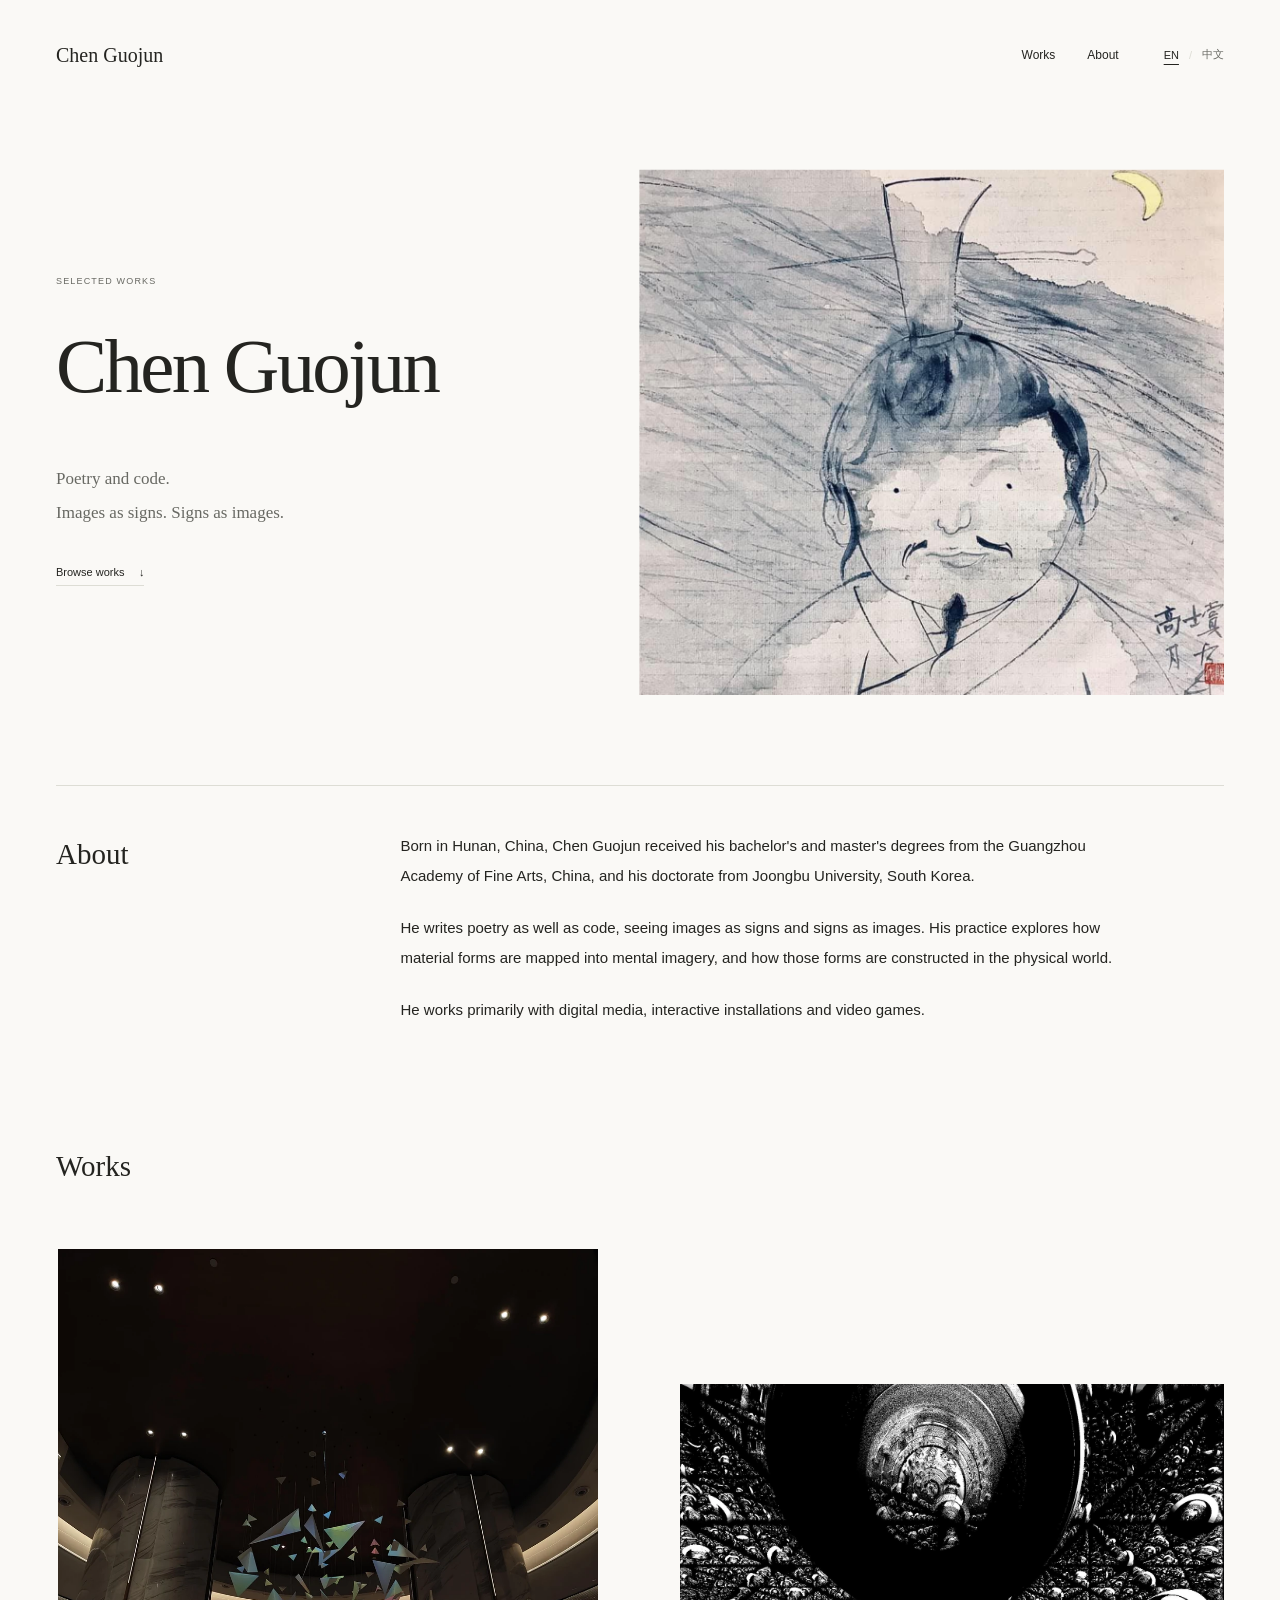
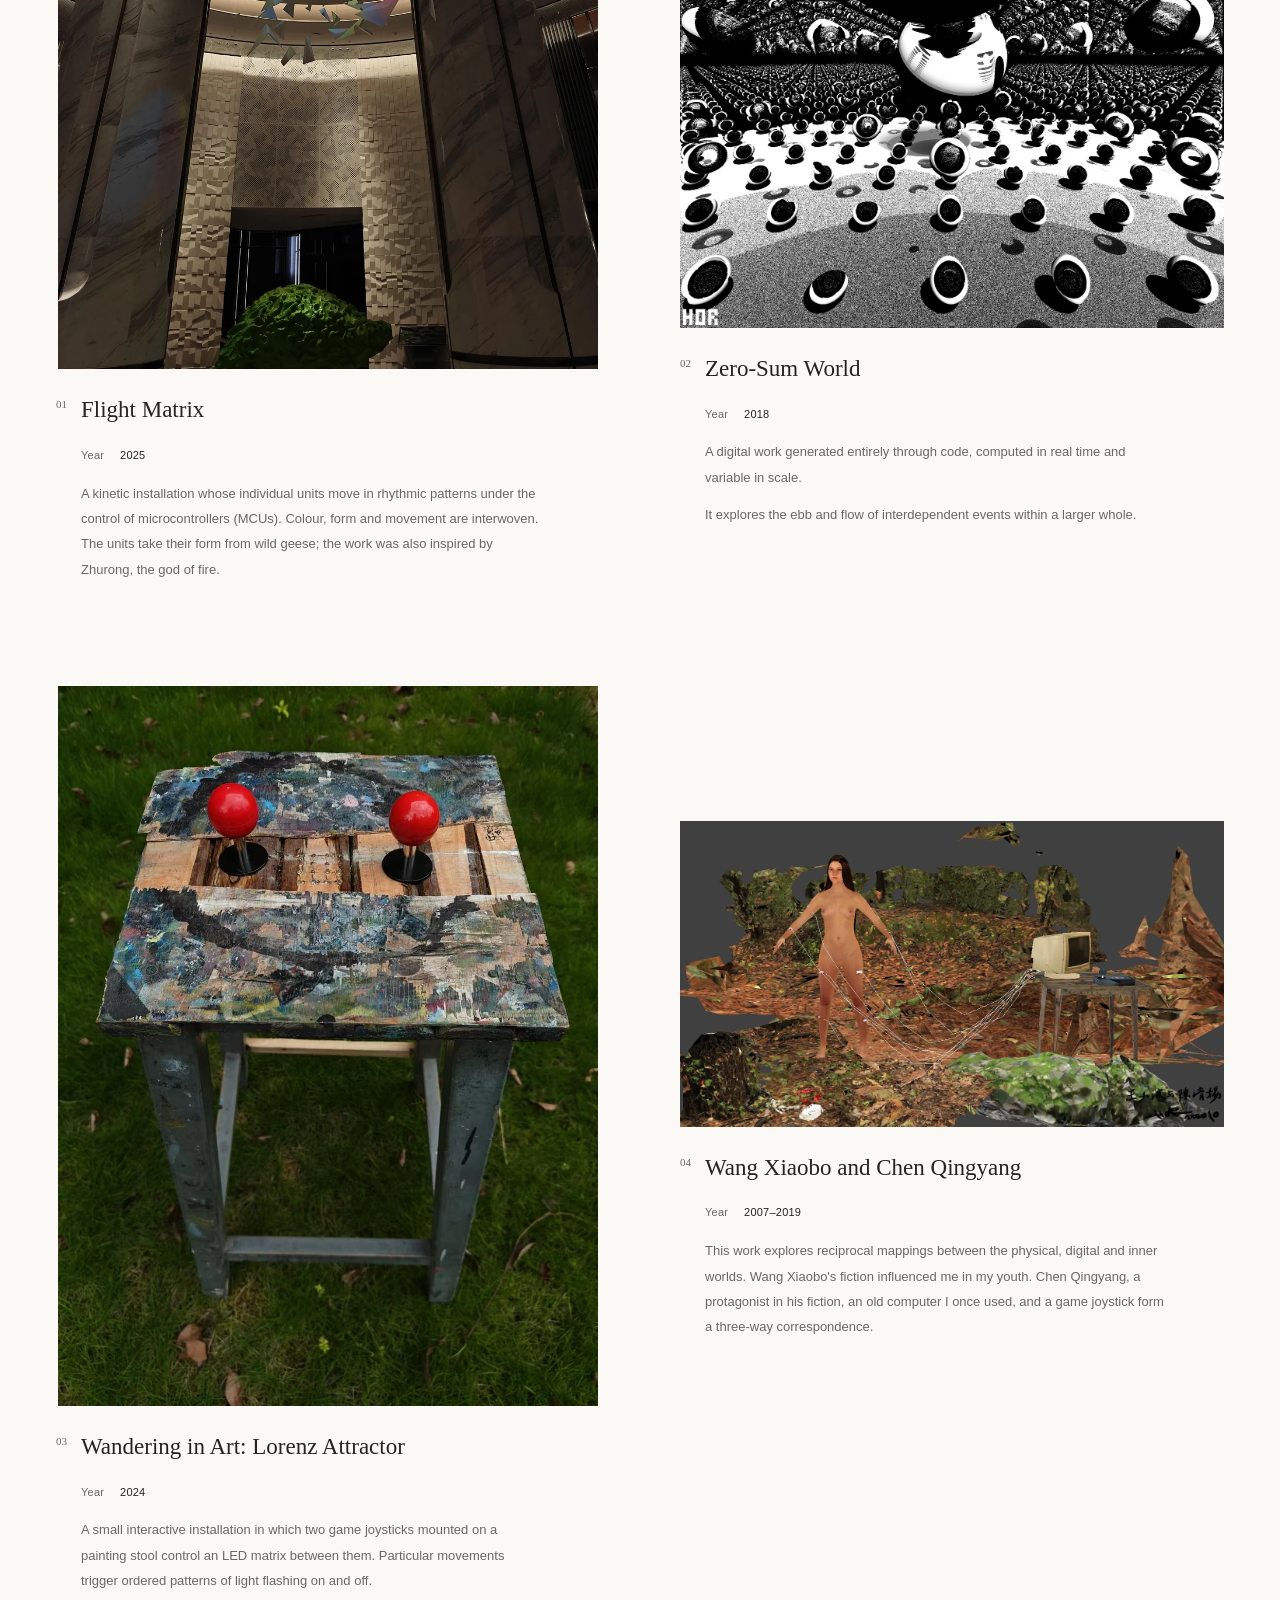
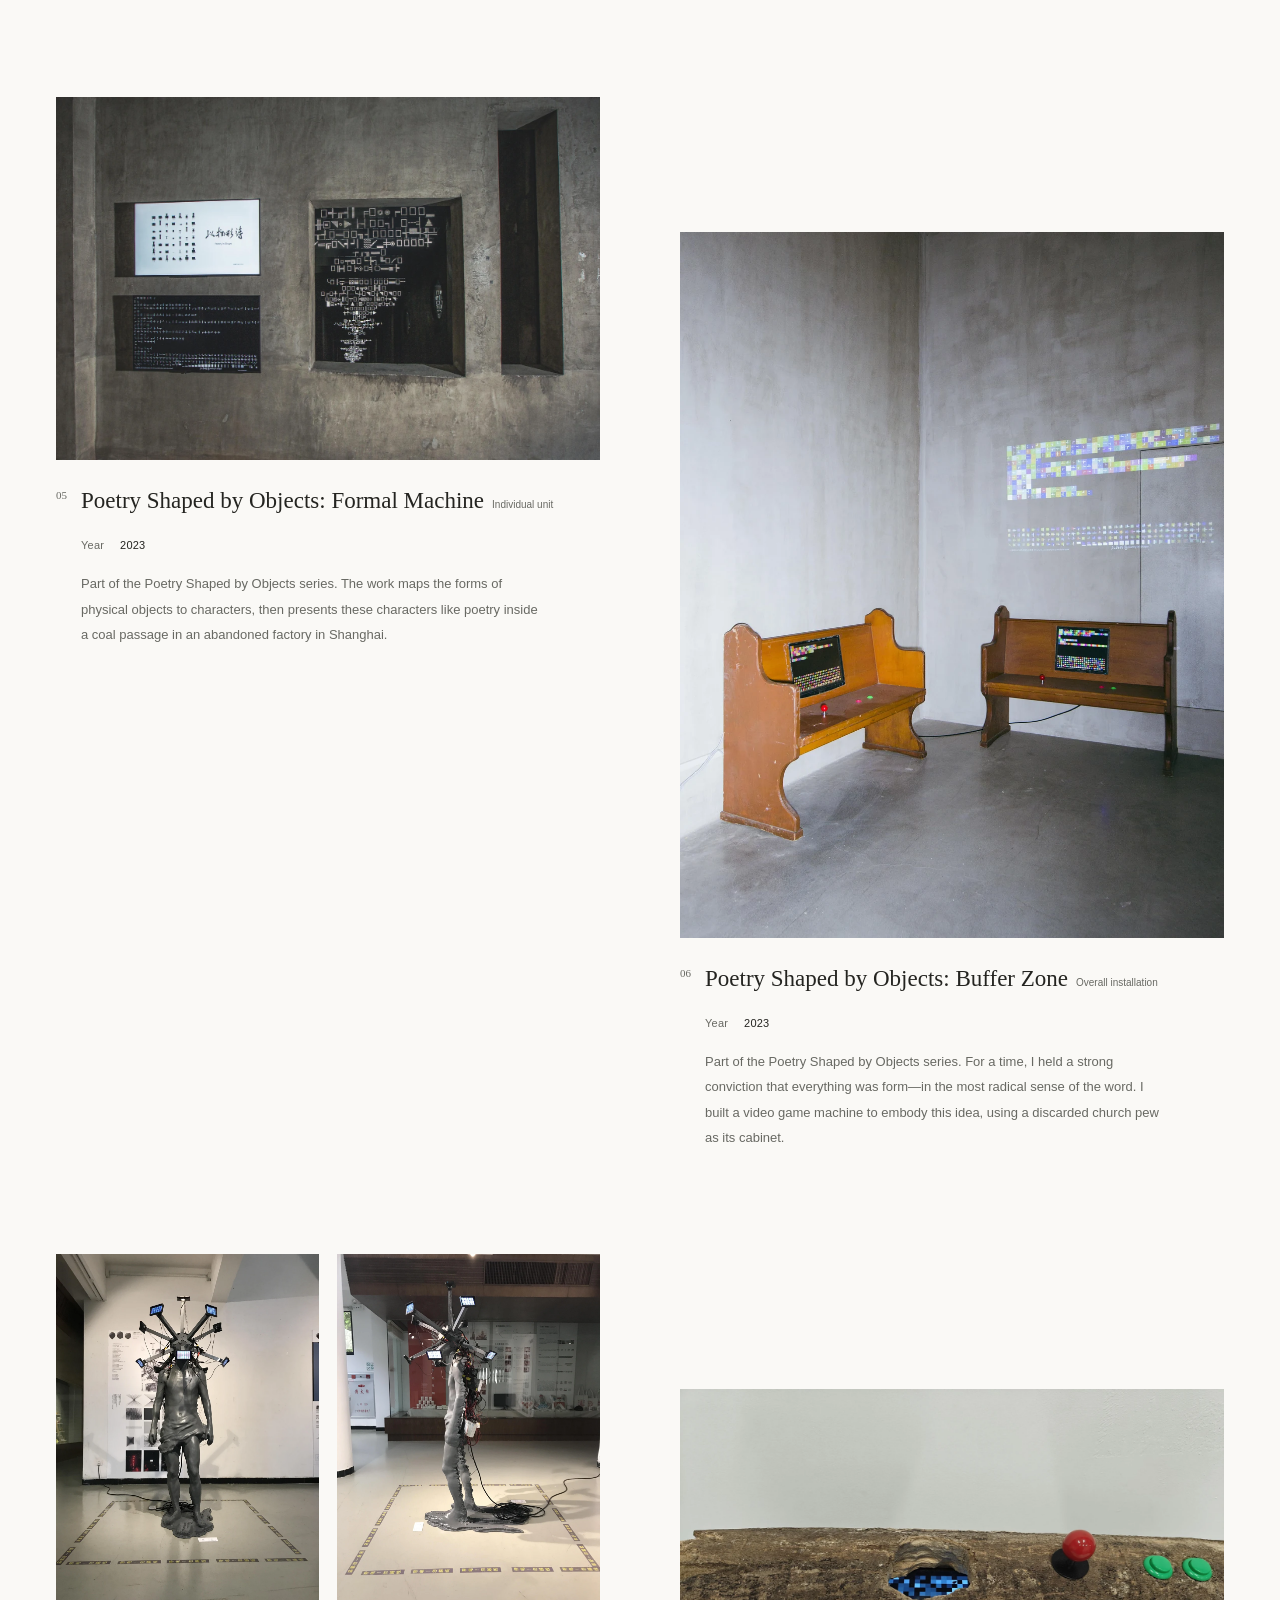
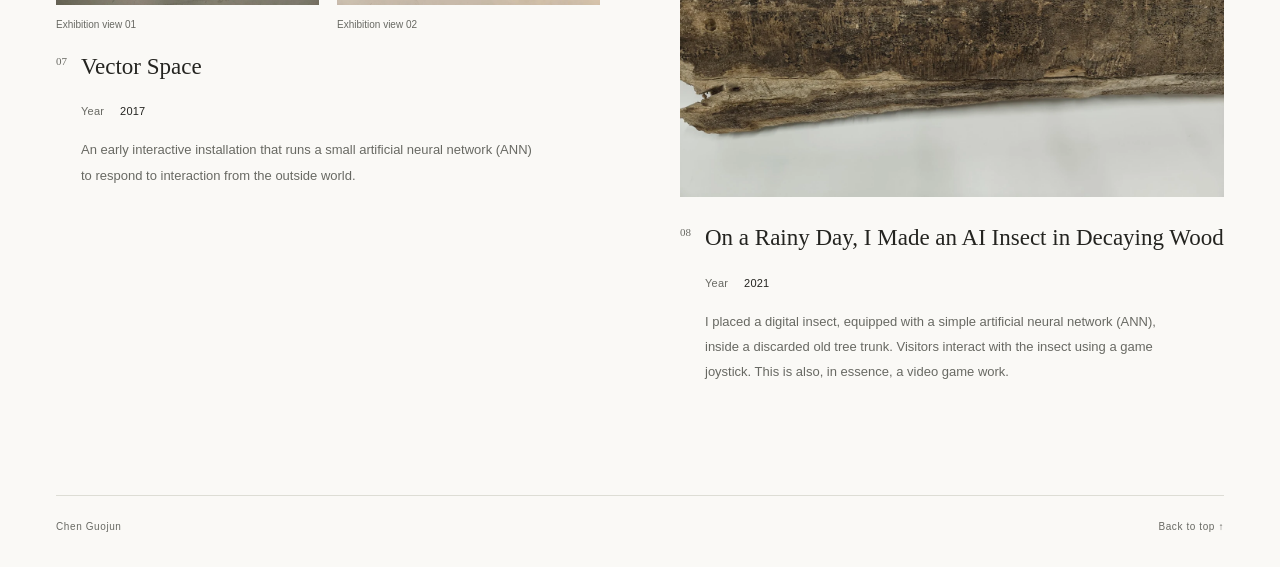
==== commit 986e23ce: "Remove source notices and restore larger homepage image" ====
--- a/index.html
+++ b/index.html
@@ -15,7 +15,7 @@
  <link rel="alternate" hreflang="zh-CN" href="zh.html">
  <link rel="alternate" hreflang="x-default" href="index.html">
  <link rel="icon" href="favicon.svg" type="image/svg+xml">
- <link rel="stylesheet" href="style.css?v=portrait-20261106-2">
+ <link rel="stylesheet" href="style.css?v=portrait-full-20261106-3">
  <script defer src="app.js"></script>
 </head>
 <body id="top">
@@ -75,16 +75,15 @@
  <div class="work-details"><p class="work-year"><span>Year</span> <time>2021</time></p><div class="work-description"><p>I placed a digital insect, equipped with a simple artificial neural network (ANN), inside a discarded old tree trunk. Visitors interact with the insect using a game joystick. This is also, in essence, a video game work.</p></div></div>
 </article></div>
   </section>
-  <section class="colophon" aria-label="Catalogue notes"><div class="colophon-content"><p class="colophon-note">Artwork images are drawn from the source catalogue. Descriptions, dates and biography were provided by the artist; the English text is a translation.</p><a class="download" href="assets/chen-guojun-selected-works.pdf" download="chen-guojun-selected-works.pdf">Download source catalogue <span>PDF · 11.2 MB ↗</span></a></div></section>
  </main>
  <footer class="site-footer"><span>Chen Guojun</span><a href="#top">Back to top ↑</a></footer>
 </div>
 <dialog id="work-dialog" aria-labelledby="dialog-title">
  <div class="dialog-top"><span id="dialog-counter">Work</span><button class="close-dialog" type="button" aria-label="Close image viewer">×</button></div>
  <div class="dialog-body"><div class="dialog-figure"><img id="dialog-image" alt=""></div>
- <div class="dialog-info"><h2 id="dialog-title"></h2><span class="dialog-category" id="dialog-category"></span><p class="dialog-year" id="dialog-year"></p><p class="dialog-description" id="dialog-description"></p><div class="dialog-views" id="dialog-views" aria-label="Choose a viewpoint"></div><div class="dialog-source" id="dialog-source"></div><div class="dialog-links"><a id="original-image-link" target="_blank" rel="noopener">Open full-size image ↗</a><a id="source-page-link" target="_blank" rel="noopener">Source catalogue page ↗</a></div><div class="dialog-navigation"><button type="button" id="previous-work">← Previous work</button><button type="button" id="next-work">Next work →</button></div></div></div>
+ <div class="dialog-info"><h2 id="dialog-title"></h2><span class="dialog-category" id="dialog-category"></span><p class="dialog-year" id="dialog-year"></p><p class="dialog-description" id="dialog-description"></p><div class="dialog-views" id="dialog-views" aria-label="Choose a viewpoint"></div><div class="dialog-links"><a id="original-image-link" target="_blank" rel="noopener">Open full-size image ↗</a></div><div class="dialog-navigation"><button type="button" id="previous-work">← Previous work</button><button type="button" id="next-work">Next work →</button></div></div></div>
 </dialog>
-<noscript><div class="shell no-script">Artwork images and titles are available without JavaScript. Enable JavaScript to use the image viewer. <a href="assets/chen-guojun-selected-works.pdf">Open the complete PDF</a></div></noscript>
+<noscript><div class="shell no-script">Artwork images and titles are available without JavaScript. Enable JavaScript to use the image viewer.</div></noscript>
 <script type="application/json" id="work-data">[{"id": "flight-matrix", "title": "飞翔矩阵", "category": "空间装置", "year": "2025", "description": "这是一件动态装置作品，作品单元在MCU的控制下可以呈现某种韵律的运动，色彩、形态、运动在此互相关联。单元形态取材于大雁，也是在火神祝融的感召下构建了作品。", "images": [{"slug": "flight-matrix", "label": "作品图像", "page": 2, "label_en": "Artwork image"}], "title_en": "Flight Matrix", "category_en": "Spatial installation", "description_en": "A kinetic installation whose individual units move in rhythmic patterns under the control of microcontrollers (MCUs). Colour, form and movement are interwoven. The units take their form from wild geese; the work was also inspired by Zhurong, the god of fire."}, {"id": "zero-sum", "title": "零和世界", "category": "数字图像", "year": "2018", "description": "这是一件以纯代码生成的数字作品，作品实时运算，尺寸可变。\n描述整体事件的此消彼长，息息相关。", "images": [{"slug": "zero-sum", "label": "作品图像", "page": 3, "label_en": "Artwork image"}], "title_en": "Zero-Sum World", "category_en": "Digital image", "description_en": "A digital work generated entirely through code, computed in real time and variable in scale.\nIt explores the ebb and flow of interdependent events within a larger whole."}, {"id": "lorenz", "title": "游于艺之洛伦兹吸引子", "category": "装置", "year": "2024", "description": "这是一件小型的互动装置，以画凳上的两个游戏摇杆控制中间的LED矩阵，合适的动作会引发矩阵的某种具备排列的闪灭。", "images": [{"slug": "lorenz", "label": "作品图像", "page": 4, "label_en": "Artwork image"}], "title_en": "Wandering in Art: Lorenz Attractor", "category_en": "Installation", "description_en": "A small interactive installation in which two game joysticks mounted on a painting stool control an LED matrix between them. Particular movements trigger ordered patterns of light flashing on and off."}, {"id": "wang-and-chen", "title": "王小波与陈清扬", "category": "艺术装置", "year": "2007–2019", "description": "这是一件物理世界、数字世界与精神世界互相映射的例子。王小波的小说曾经影响过我的青年时代，小说中的主人公陈清扬、我曾经使用过的旧电脑与游戏摇杆形成三者的对应。", "images": [{"slug": "wang-and-chen", "label": "作品图像", "page": 3, "label_en": "Artwork image"}], "title_en": "Wang Xiaobo and Chen Qingyang", "category_en": "Art installation", "description_en": "This work explores reciprocal mappings between the physical, digital and inner worlds. Wang Xiaobo's fiction influenced me in my youth. Chen Qingyang, a protagonist in his fiction, an old computer I once used, and a game joystick form a three-way correspondence."}, {"id": "formal-machine", "title": "以物形诗之形式机器", "subtitle": "单体", "category": "装置", "year": "2023", "description": "这是以物形诗系列作品中的一件。作品把真实物体的形态映射为某个字符，然后把字符像诗歌一样在上海的一个废弃的工厂煤道内进行呈现。", "images": [{"slug": "formal-machine", "label": "单体图像", "page": 5, "label_en": "Individual unit"}], "title_en": "Poetry Shaped by Objects: Formal Machine", "category_en": "Installation", "description_en": "Part of the Poetry Shaped by Objects series. The work maps the forms of physical objects to characters, then presents these characters like poetry inside a coal passage in an abandoned factory in Shanghai.", "subtitle_en": "Individual unit"}, {"id": "buffer-zone", "title": "以物形诗之缓冲区", "subtitle": "整体", "category": "装置", "year": "2023", "description": "这是以物形诗系列作品中的一件。在某段时间我比较坚定地认为一切都是形式（彻底意义上的形式），所以构建了一个电子游戏机来体现此概念（游戏机的机体是一个废弃的教堂椅）。", "images": [{"slug": "buffer-zone", "label": "整体图像", "page": 6, "label_en": "Overall view"}], "title_en": "Poetry Shaped by Objects: Buffer Zone", "category_en": "Installation", "description_en": "Part of the Poetry Shaped by Objects series. For a time, I held a strong conviction that everything was form—in the most radical sense of the word. I built a video game machine to embody this idea, using a discarded church pew as its cabinet.", "subtitle_en": "Overall installation"}, {"id": "vector-space", "title": "向量空间", "category": "互动装置", "year": "2017", "description": "这是早年的一件互动装置作品，作品内运行着一个小型的ANN（人工神经网络）以此来应对外部的互动。", "images": [{"slug": "vector-view-1", "label": "展陈视角 01", "page": 7, "label_en": "Exhibition view 01"}, {"slug": "vector-view-2", "label": "展陈视角 02", "page": 8, "label_en": "Exhibition view 02"}], "title_en": "Vector Space", "category_en": "Interactive installation", "description_en": "An early interactive installation that runs a small artificial neural network (ANN) to respond to interaction from the outside world."}, {"id": "ai-insect", "title": "下雨天我在朽木中做了一只AI虫子", "category": "装置", "year": "2021", "description": "我把一只数字虫子（带有简单的ANN）装进了一根废弃的老树中。观众使用游戏摇杆与虫子交互。这实际上也是一件电子游戏作品。", "images": [{"slug": "ai-insect", "label": "作品图像", "page": 9, "label_en": "Artwork image"}], "title_en": "On a Rainy Day, I Made an AI Insect in Decaying Wood", "category_en": "Installation", "description_en": "I placed a digital insect, equipped with a simple artificial neural network (ANN), inside a discarded old tree trunk. Visitors interact with the insect using a game joystick. This is also, in essence, a video game work."}]</script>
 </body>
 </html>
--- a/style.css
+++ b/style.css
@@ -30,7 +30,5 @@
 /* Full statements remain visible in the artwork catalogue. */
 .work-visual figure{margin:0}.work-visual figcaption{margin-top:10px;font-size:10px;color:var(--muted)}.multiple-views{display:grid;grid-template-columns:1fr 1fr;gap:18px;align-items:start}.work-details{margin:18px 0 0 25px;max-width:460px}.work-year{display:flex;align-items:baseline;gap:16px;font-size:11px;line-height:1.8;color:var(--muted);margin:0 0 15px;letter-spacing:.02em}.work-year time{color:var(--ink);font-variant-numeric:tabular-nums}.work-description{margin:0;max-width:none;font-size:14px;line-height:2;color:var(--muted)}.work-description p{margin:0 0 12px}.work-description p:last-child{margin-bottom:0}html[lang=en] .work-description{font-size:13px;line-height:1.95}.dialog-year{font-size:11px;color:var(--muted);margin:15px 0 0}.dialog-description{white-space:pre-line}@media(max-width:700px){.work-details{margin:16px 0 0 25px;max-width:none}.work-description{font-size:14px;line-height:2}html[lang=en] .work-description{font-size:13px;line-height:1.95}.work-year{margin-bottom:12px}.multiple-views{gap:12px}.work-grid{gap:70px}}
 .colophon>div.colophon-content{display:block}
-/* Smaller introductory image, shown in full at its original proportions. */
-.hero-portrait{width:min(100%,400px);max-width:400px;justify-self:center}.hero-portrait img{width:100%;height:auto;object-fit:contain}.hero{min-height:650px;padding-bottom:90px}@media(max-width:700px){.hero-portrait{width:78%;max-width:320px;align-self:center}.hero{min-height:0;padding-bottom:65px}}
-/* Crop beyond the top border, preserving the original display size. */
-.hero-portrait{width:min(100%,400px);max-width:400px}.hero-portrait img{clip-path:inset(.7% 0 0 0)}@media(max-width:700px){.hero-portrait{width:78%;max-width:320px}}
+/* Full-width introductory image with the top border cropped from view. */
+.hero-portrait{width:100%;max-width:620px;justify-self:center}.hero-portrait img{width:100%;height:auto;object-fit:contain;clip-path:inset(.7% 0 0 0)}.hero{min-height:650px;padding-bottom:90px}@media(max-width:700px){.hero-portrait{width:100%;max-width:none;align-self:center}.hero{min-height:0;padding-bottom:65px}}.site-footer{margin-top:110px}@media(max-width:700px){.site-footer{margin-top:70px}}
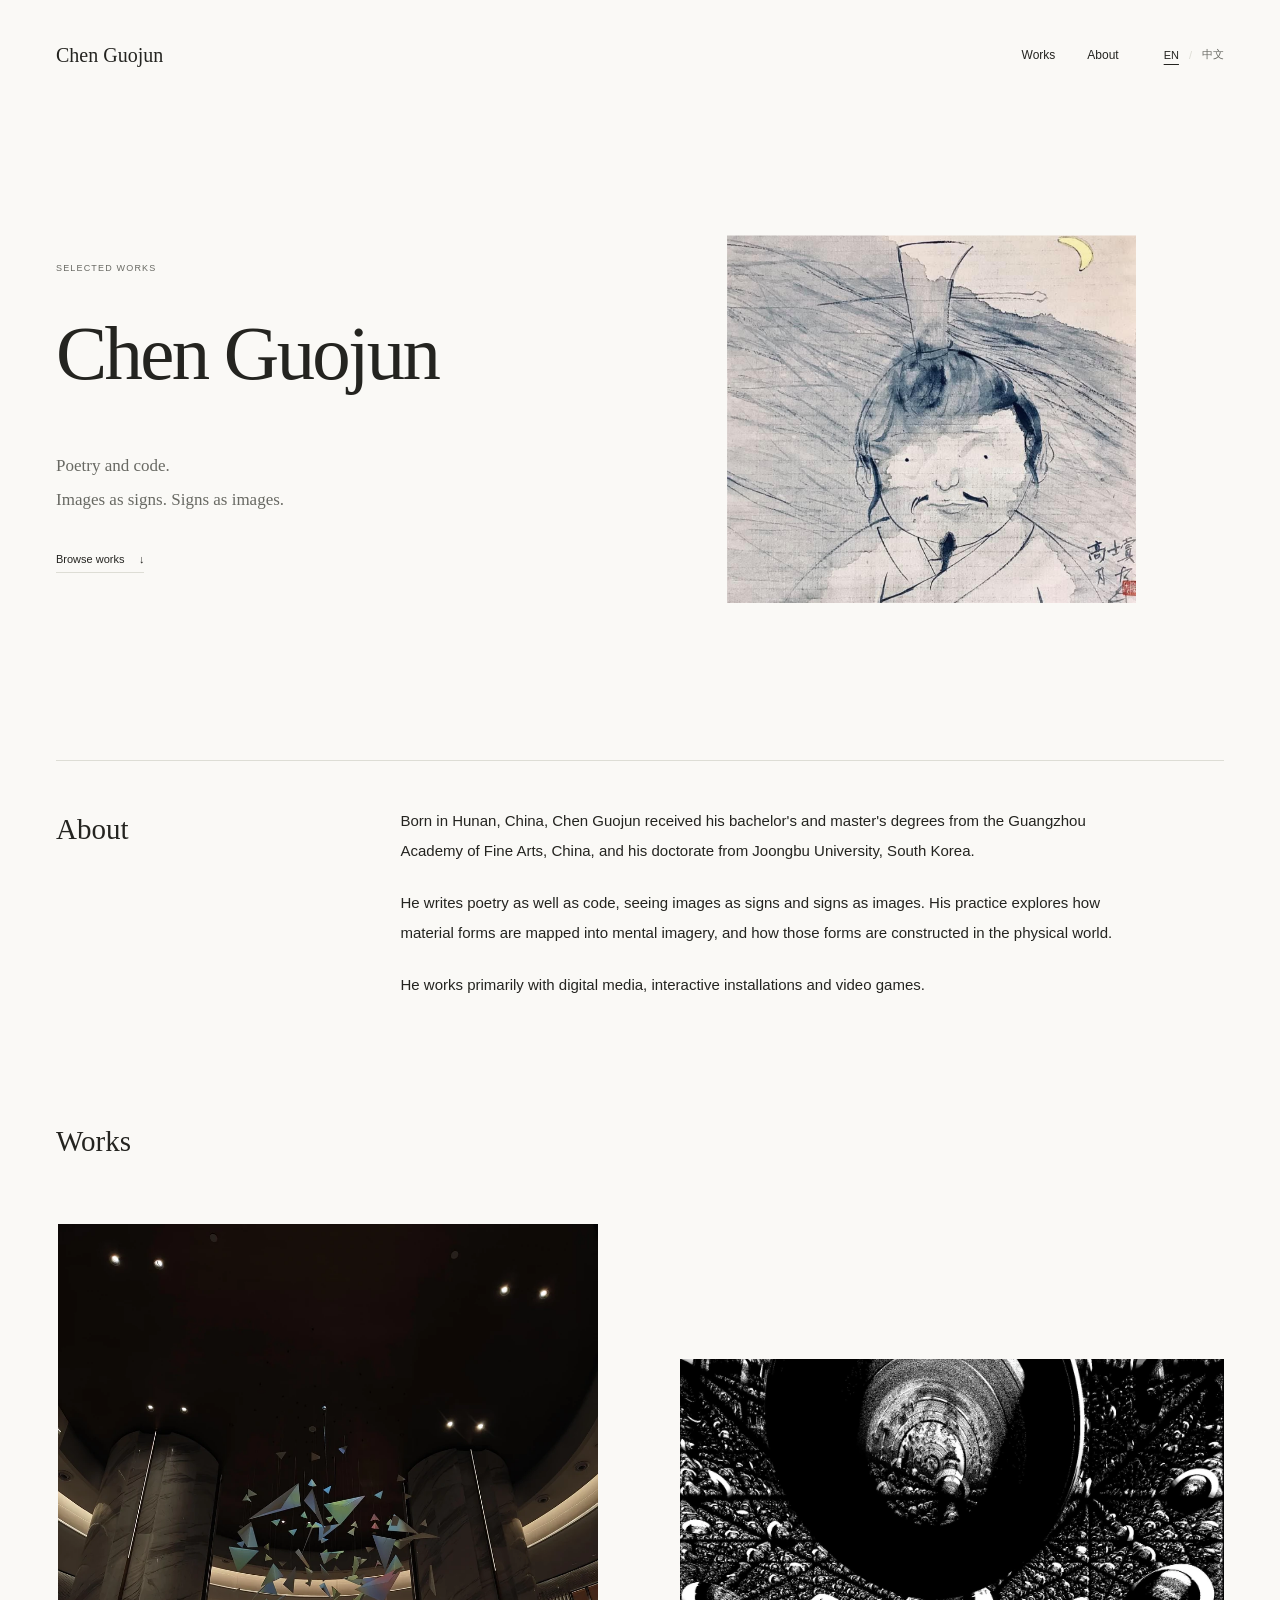
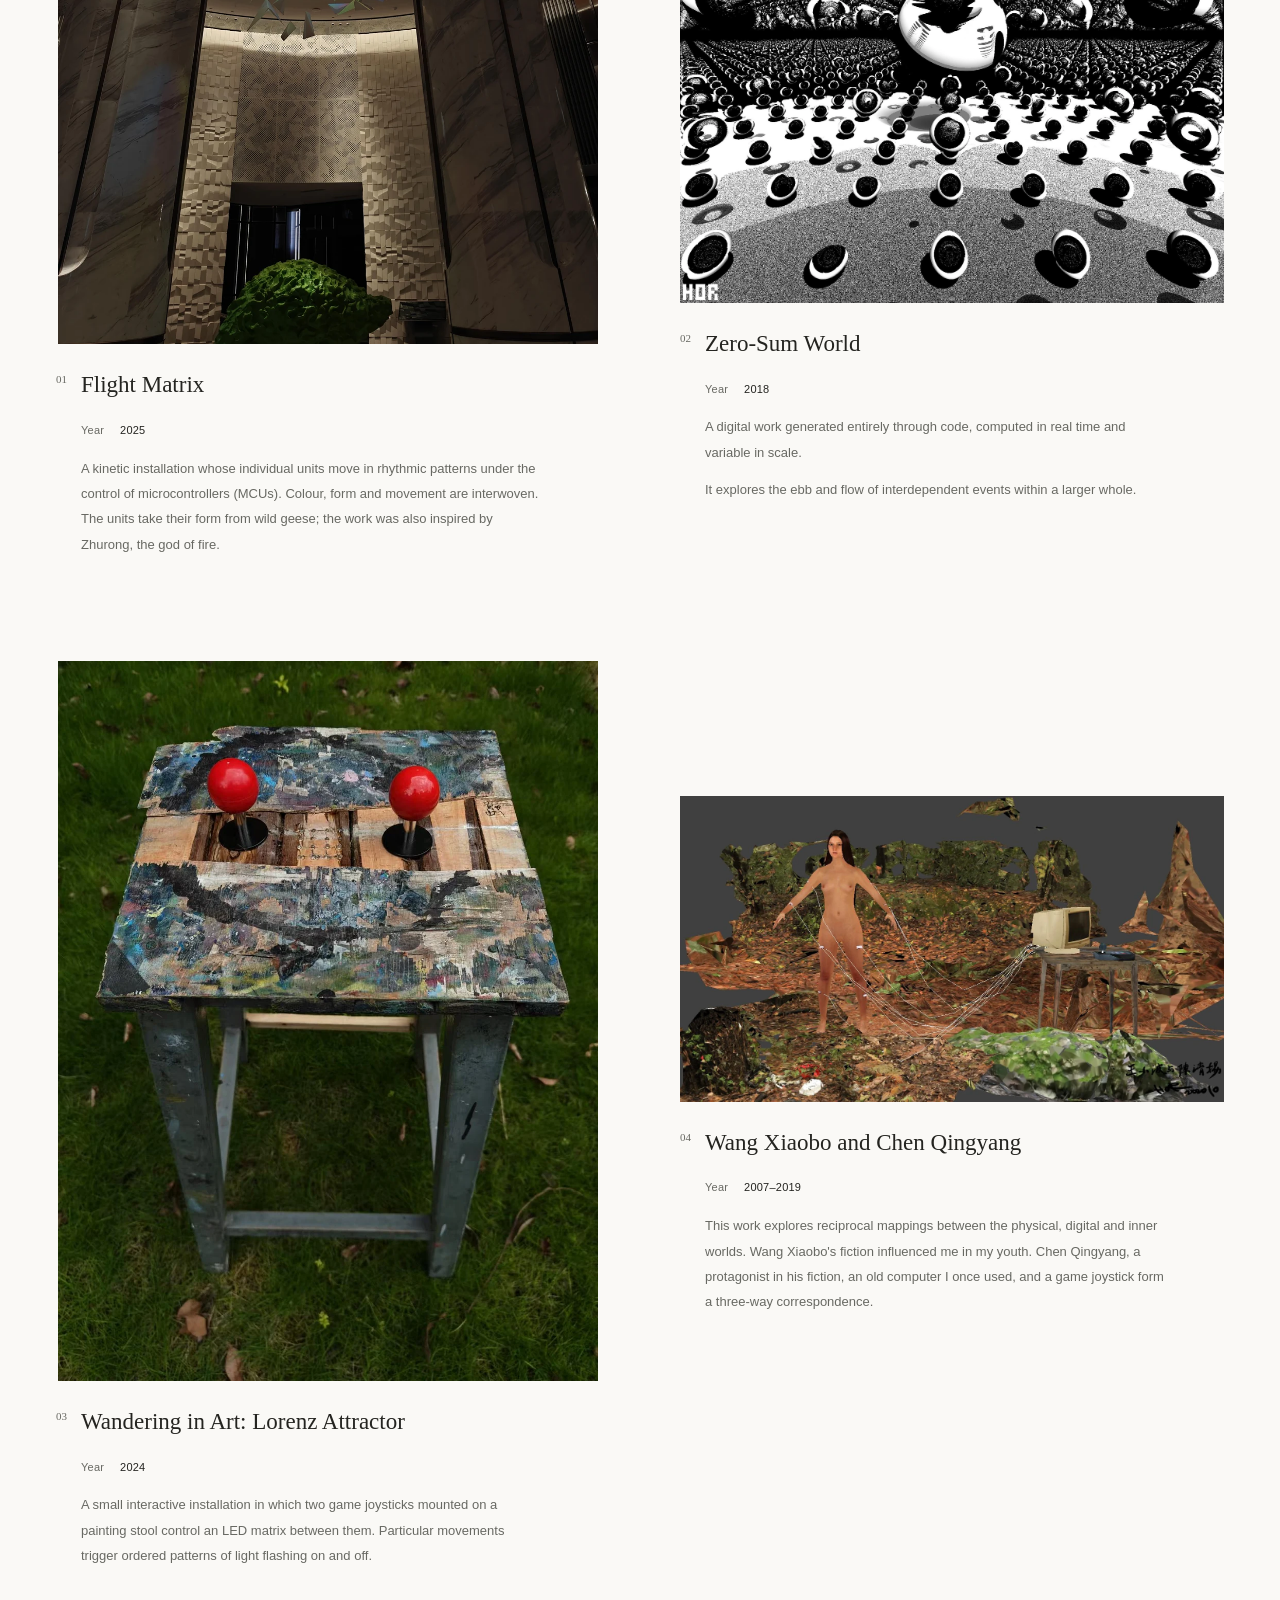
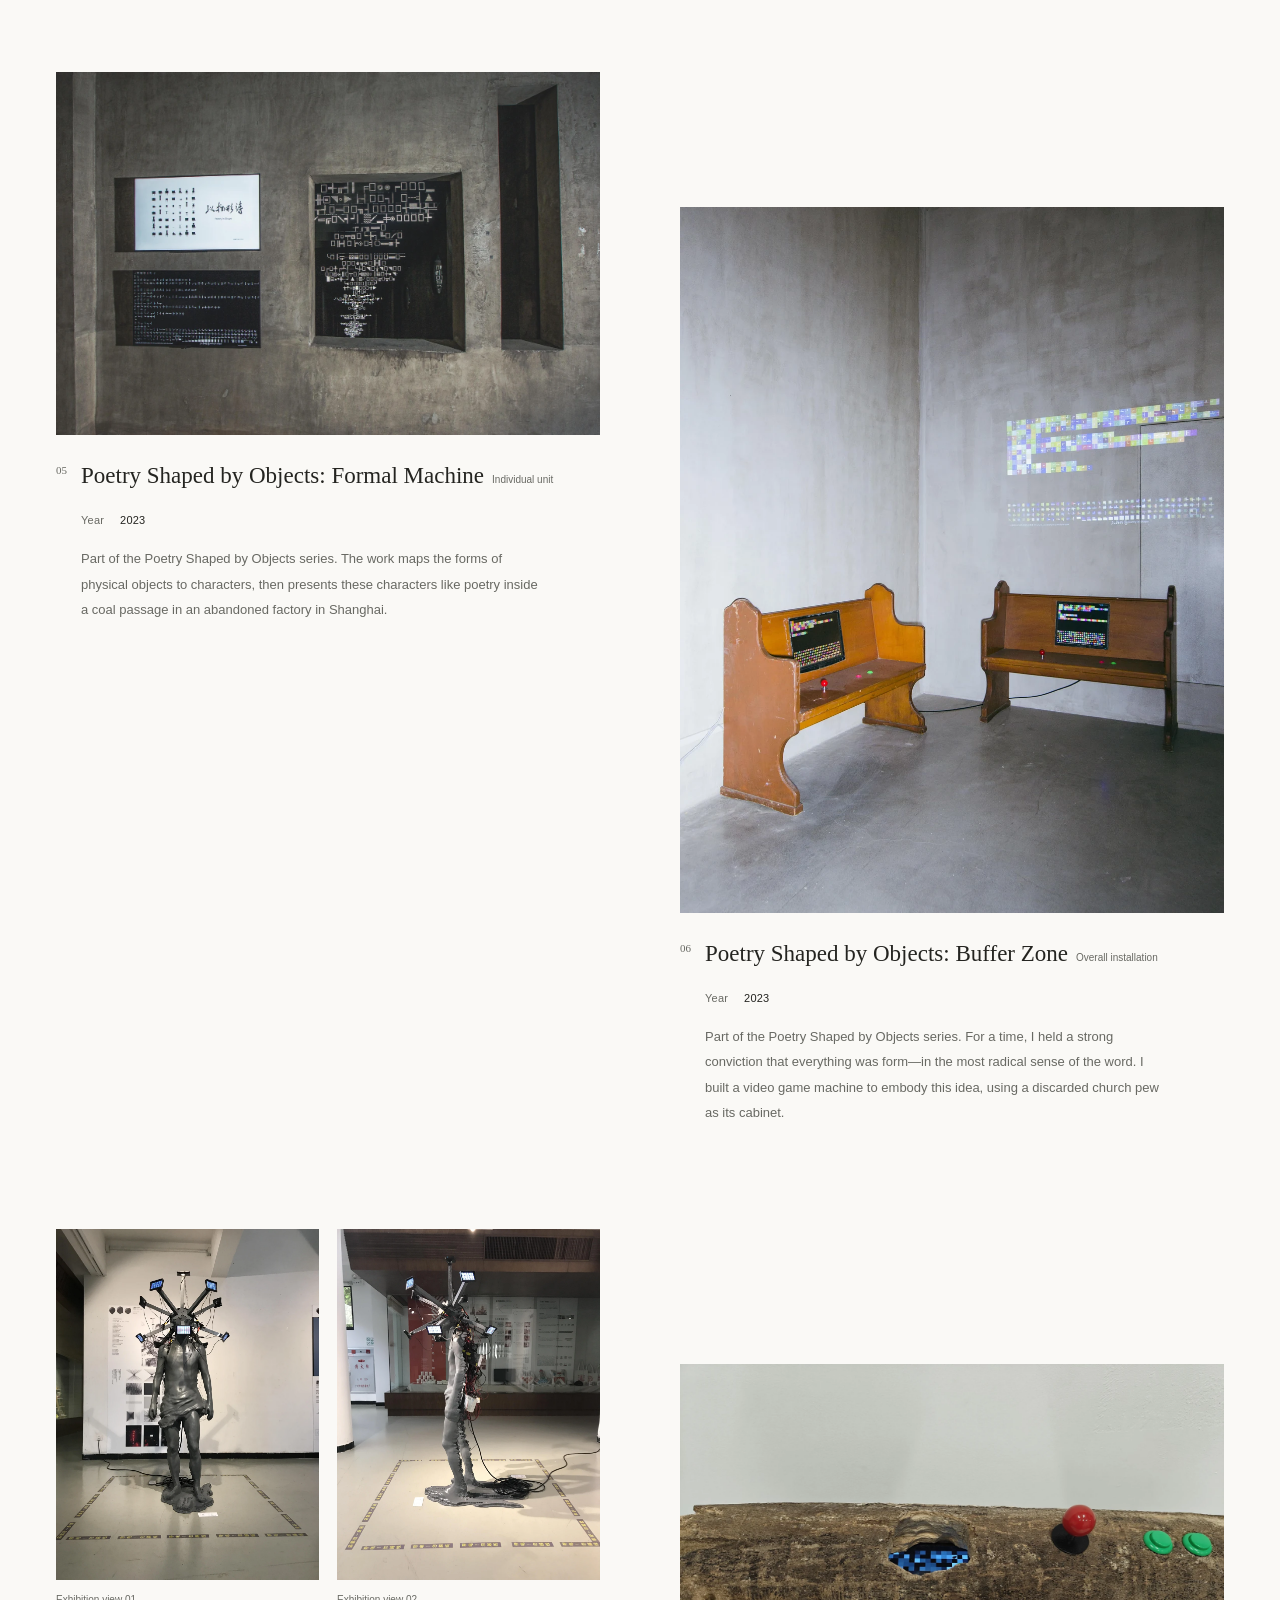
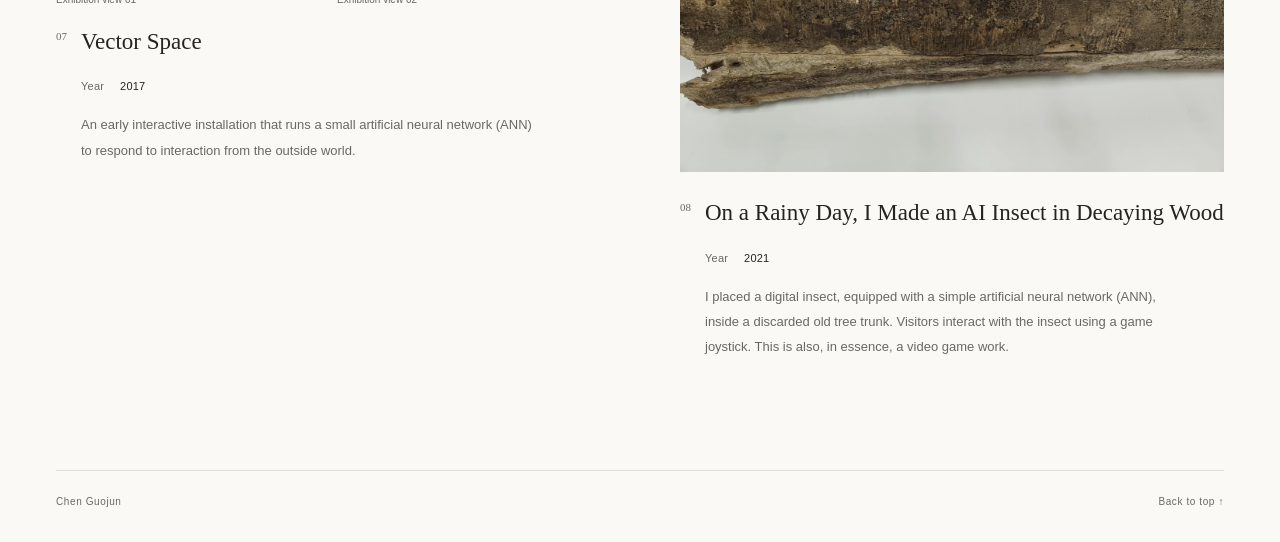
==== commit cc3625ac: "Resize homepage image to 70 percent" ====
--- a/index.html
+++ b/index.html
@@ -15,7 +15,7 @@
  <link rel="alternate" hreflang="zh-CN" href="zh.html">
  <link rel="alternate" hreflang="x-default" href="index.html">
  <link rel="icon" href="favicon.svg" type="image/svg+xml">
- <link rel="stylesheet" href="style.css?v=portrait-full-20261106-3">
+ <link rel="stylesheet" href="style.css?v=portrait-70-20261106-4">
  <script defer src="app.js"></script>
 </head>
 <body id="top">
--- a/style.css
+++ b/style.css
@@ -32,3 +32,5 @@
 .colophon>div.colophon-content{display:block}
 /* Full-width introductory image with the top border cropped from view. */
 .hero-portrait{width:100%;max-width:620px;justify-self:center}.hero-portrait img{width:100%;height:auto;object-fit:contain;clip-path:inset(.7% 0 0 0)}.hero{min-height:650px;padding-bottom:90px}@media(max-width:700px){.hero-portrait{width:100%;max-width:none;align-self:center}.hero{min-height:0;padding-bottom:65px}}.site-footer{margin-top:110px}@media(max-width:700px){.site-footer{margin-top:70px}}
+/* Introductory image at 70% of the full-column display size. */
+.hero-portrait{width:70%;max-width:434px}@media(max-width:700px){.hero-portrait{width:70%;max-width:none}}
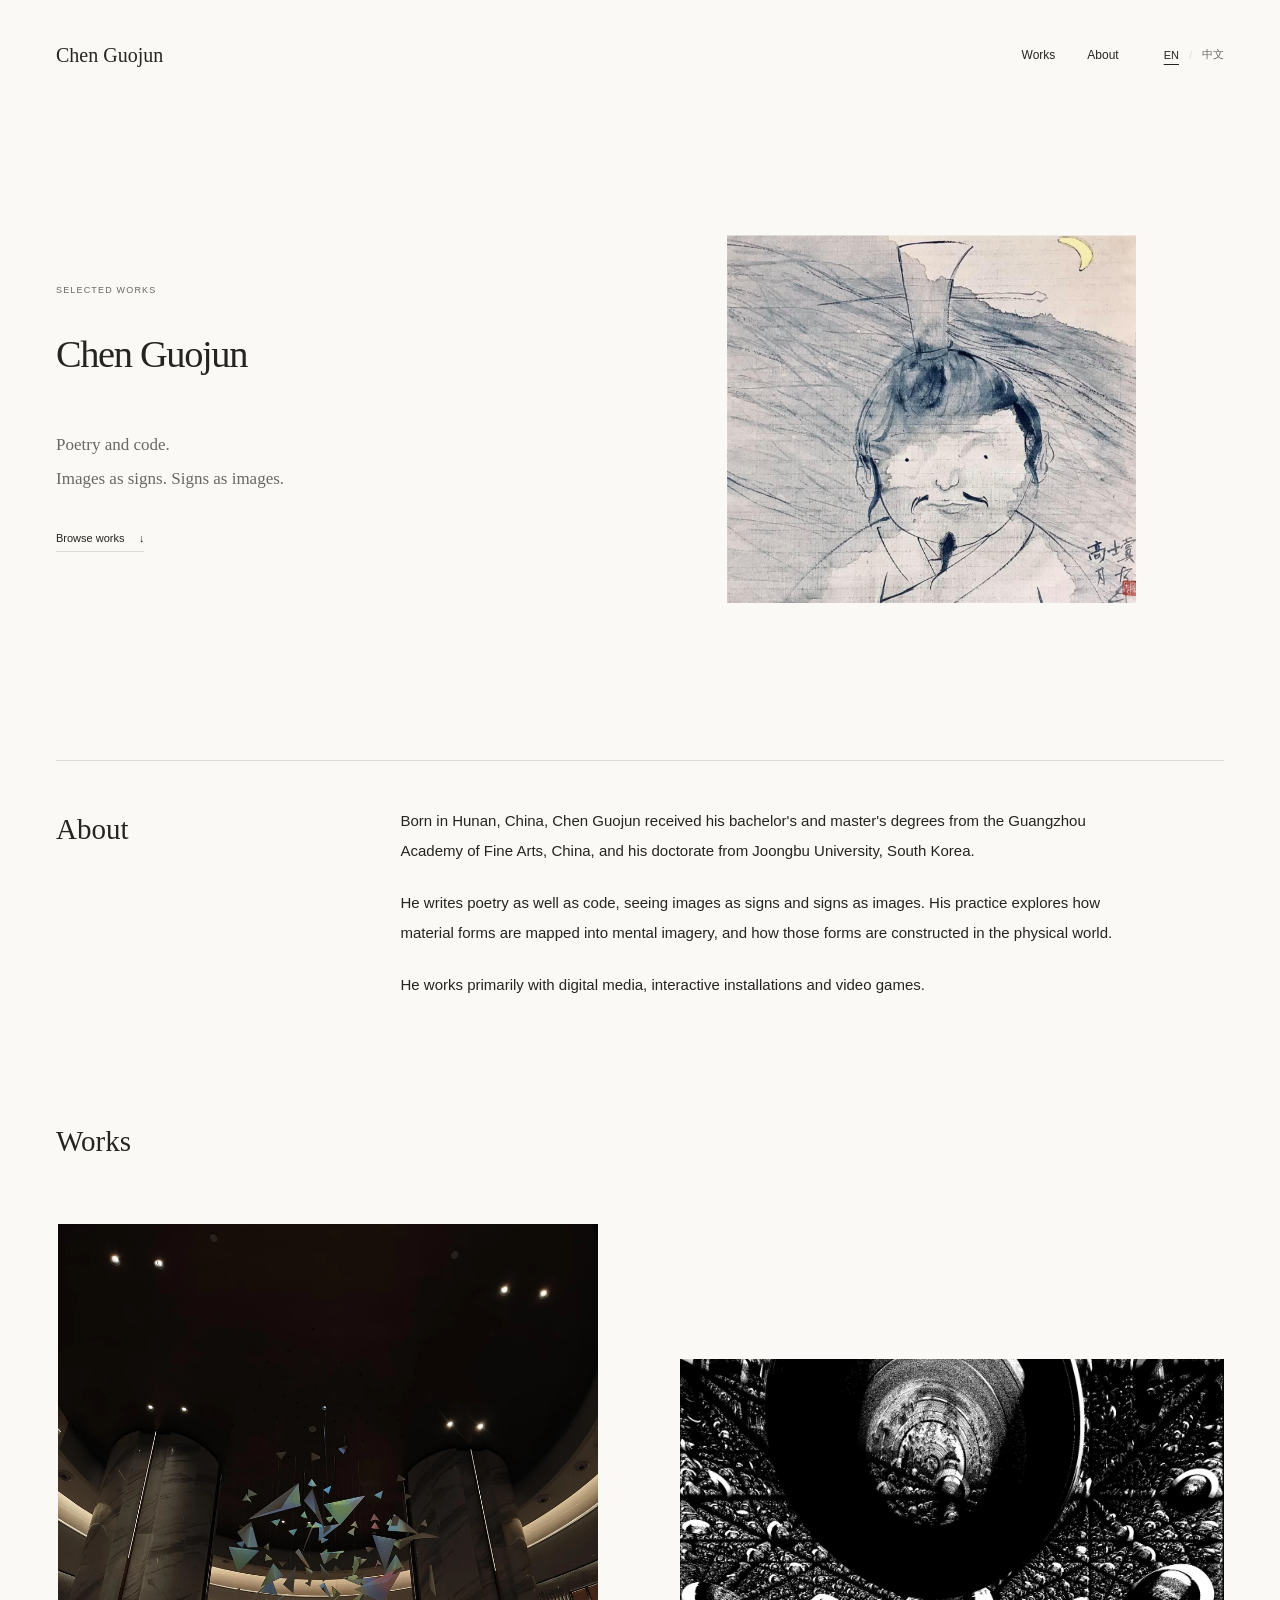
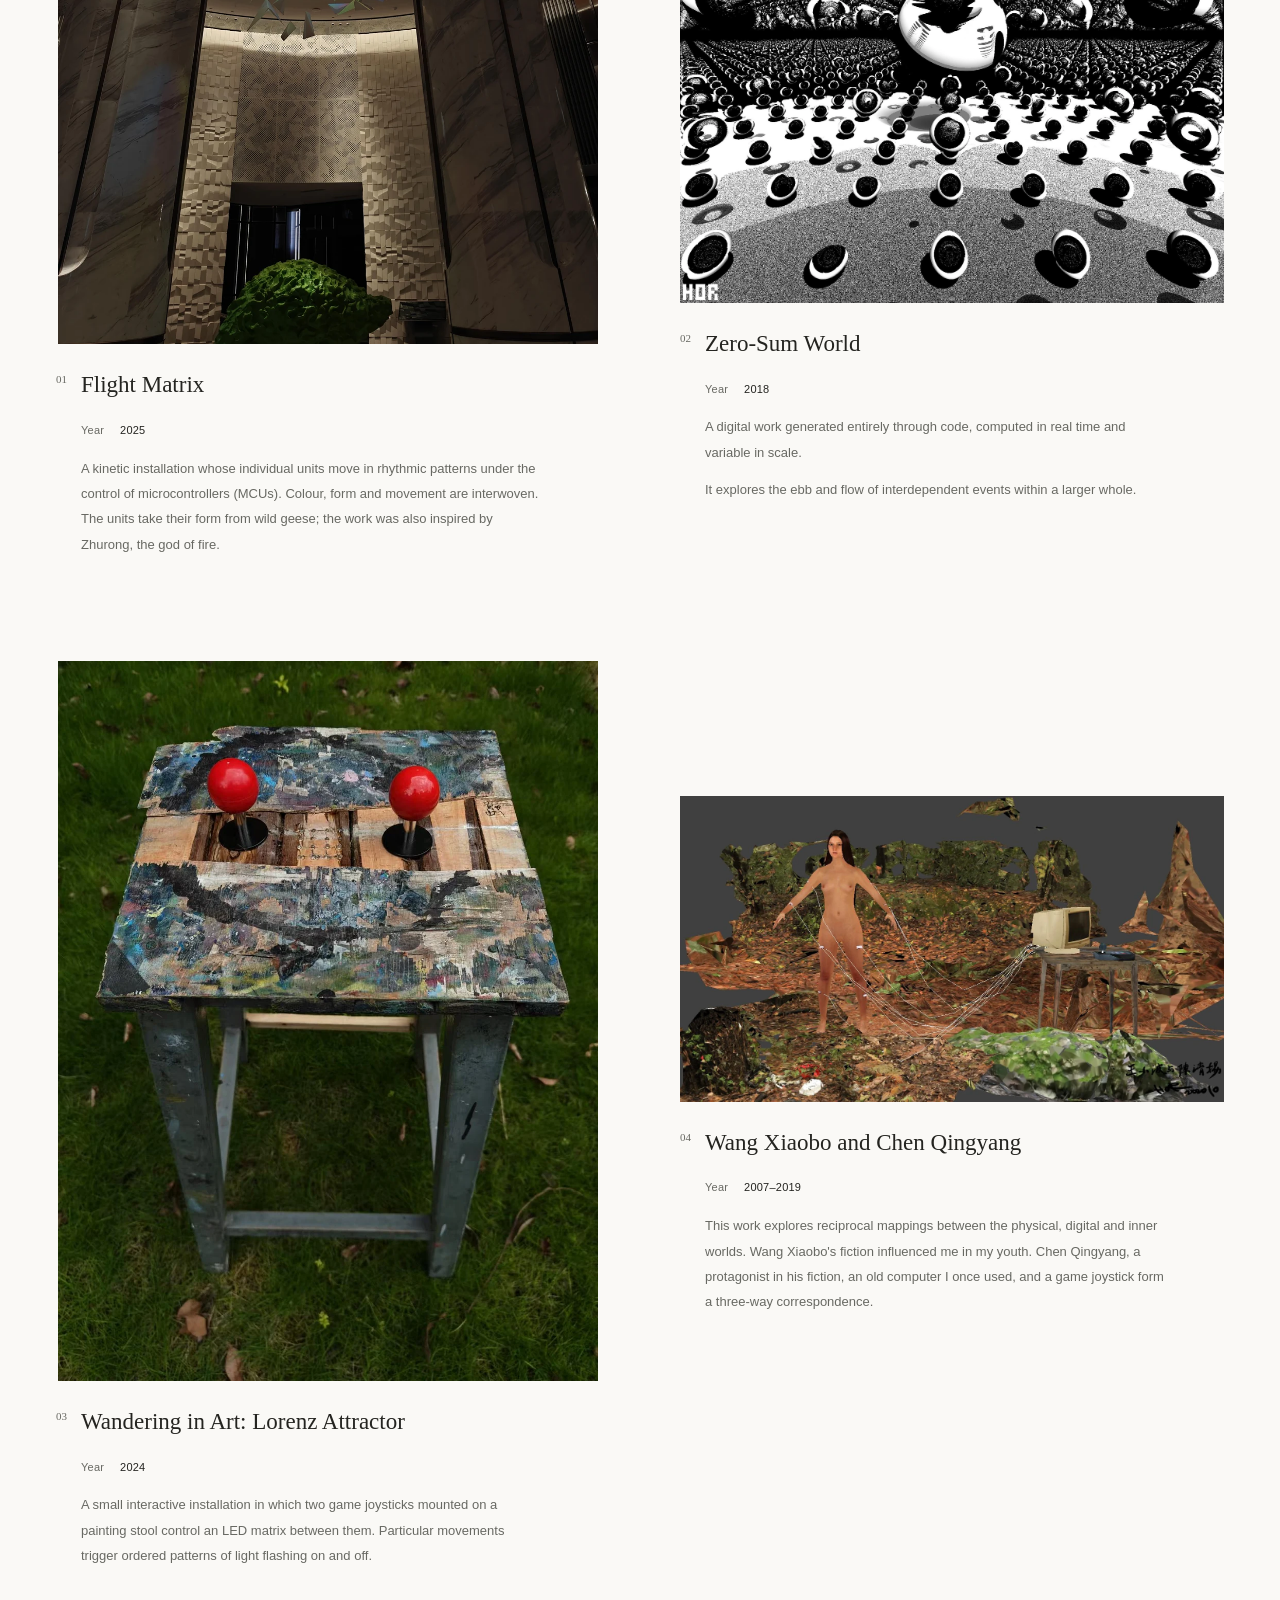
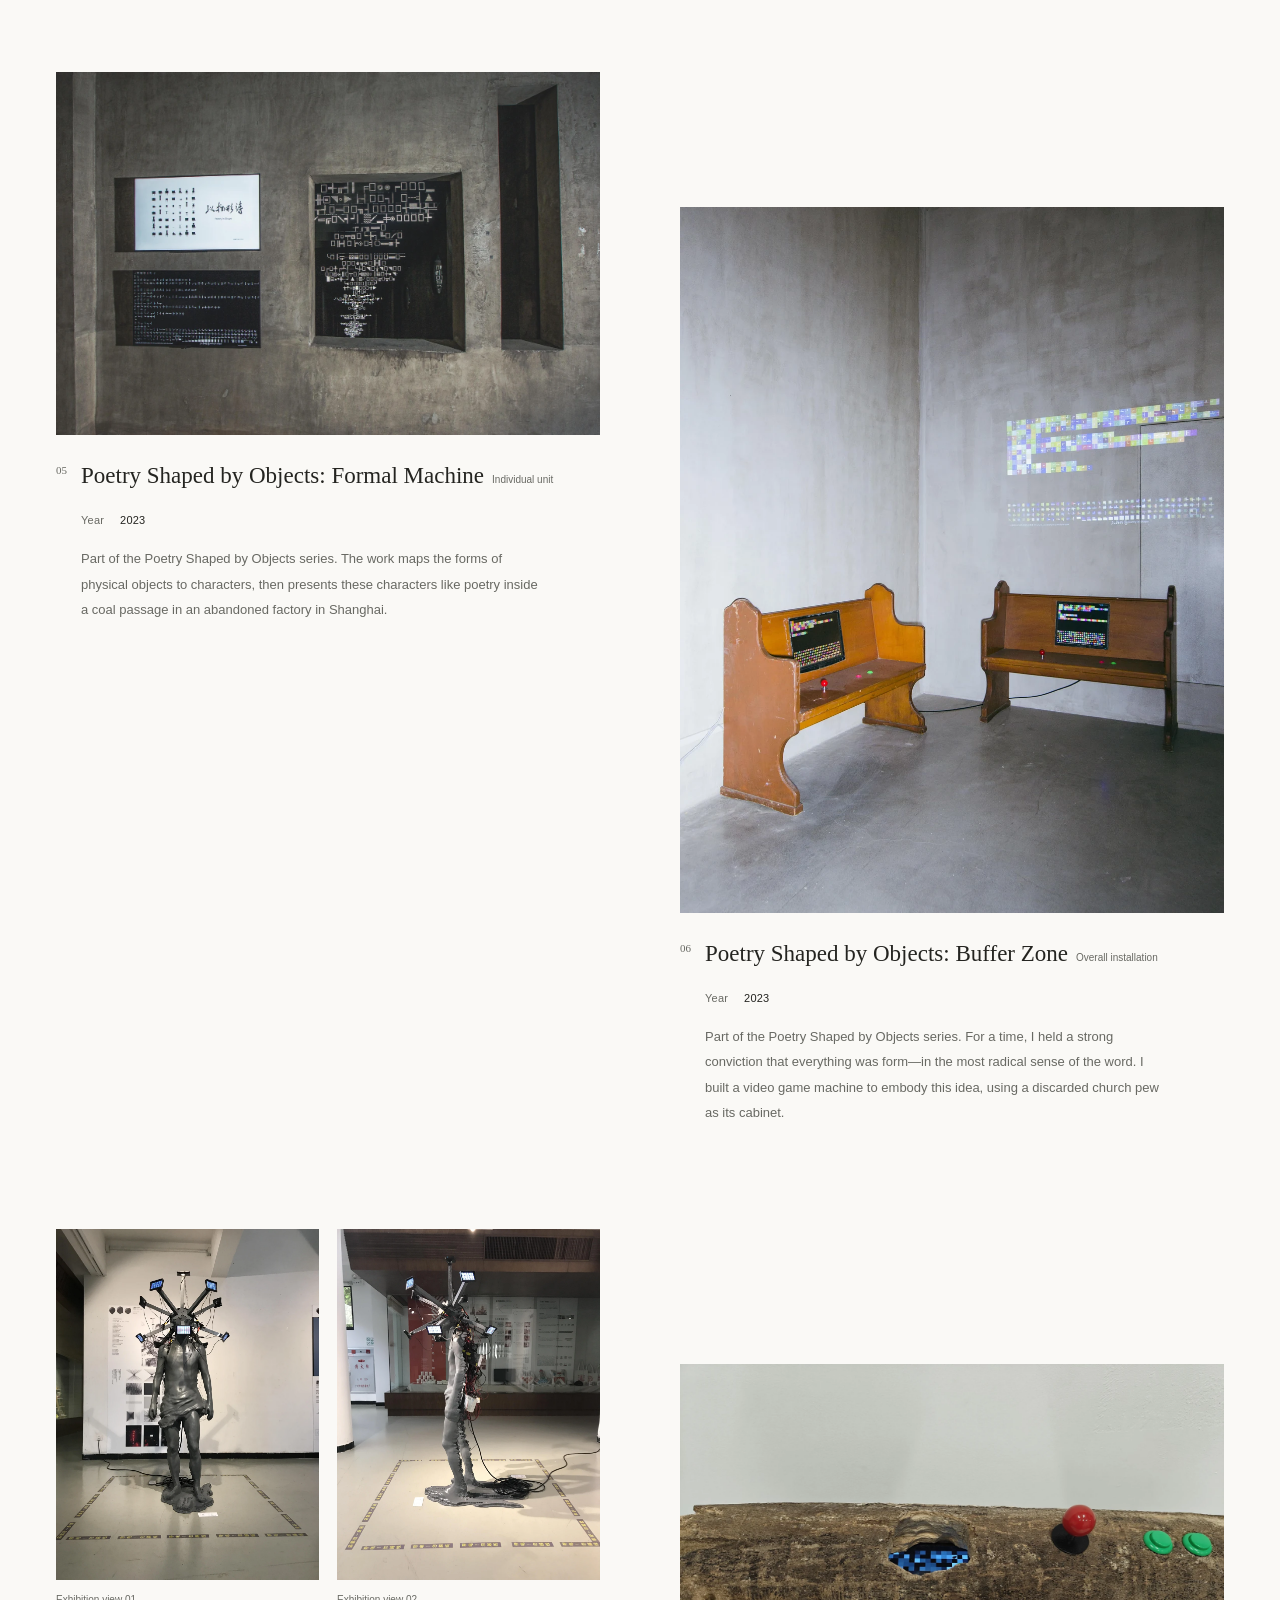
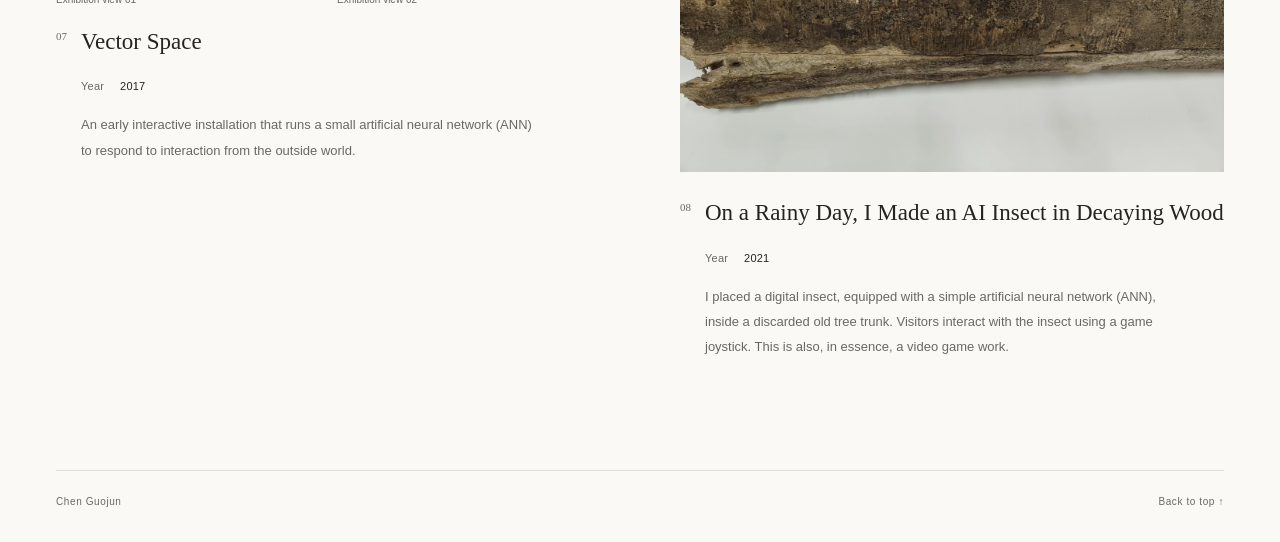
==== commit deb9bd0f: "Reduce English artist heading font size by half" ====
--- a/index.html
+++ b/index.html
@@ -15,7 +15,7 @@
  <link rel="alternate" hreflang="zh-CN" href="zh.html">
  <link rel="alternate" hreflang="x-default" href="index.html">
  <link rel="icon" href="favicon.svg" type="image/svg+xml">
- <link rel="stylesheet" href="style.css?v=portrait-70-20261106-4">
+ <link rel="stylesheet" href="style.css?v=title-half-20261106-5">
  <script defer src="app.js"></script>
 </head>
 <body id="top">
--- a/style.css
+++ b/style.css
@@ -34,3 +34,5 @@
 .hero-portrait{width:100%;max-width:620px;justify-self:center}.hero-portrait img{width:100%;height:auto;object-fit:contain;clip-path:inset(.7% 0 0 0)}.hero{min-height:650px;padding-bottom:90px}@media(max-width:700px){.hero-portrait{width:100%;max-width:none;align-self:center}.hero{min-height:0;padding-bottom:65px}}.site-footer{margin-top:110px}@media(max-width:700px){.site-footer{margin-top:70px}}
 /* Introductory image at 70% of the full-column display size. */
 .hero-portrait{width:70%;max-width:434px}@media(max-width:700px){.hero-portrait{width:70%;max-width:none}}
+/* English artist heading at half its previous font size. */
+html[lang=en] .hero h1{font-size:clamp(30px,3vw,44px)}@media(max-width:1050px){html[lang=en] .hero h1{font-size:32.5px}}@media(max-width:700px){html[lang=en] .hero h1{font-size:34px}}
